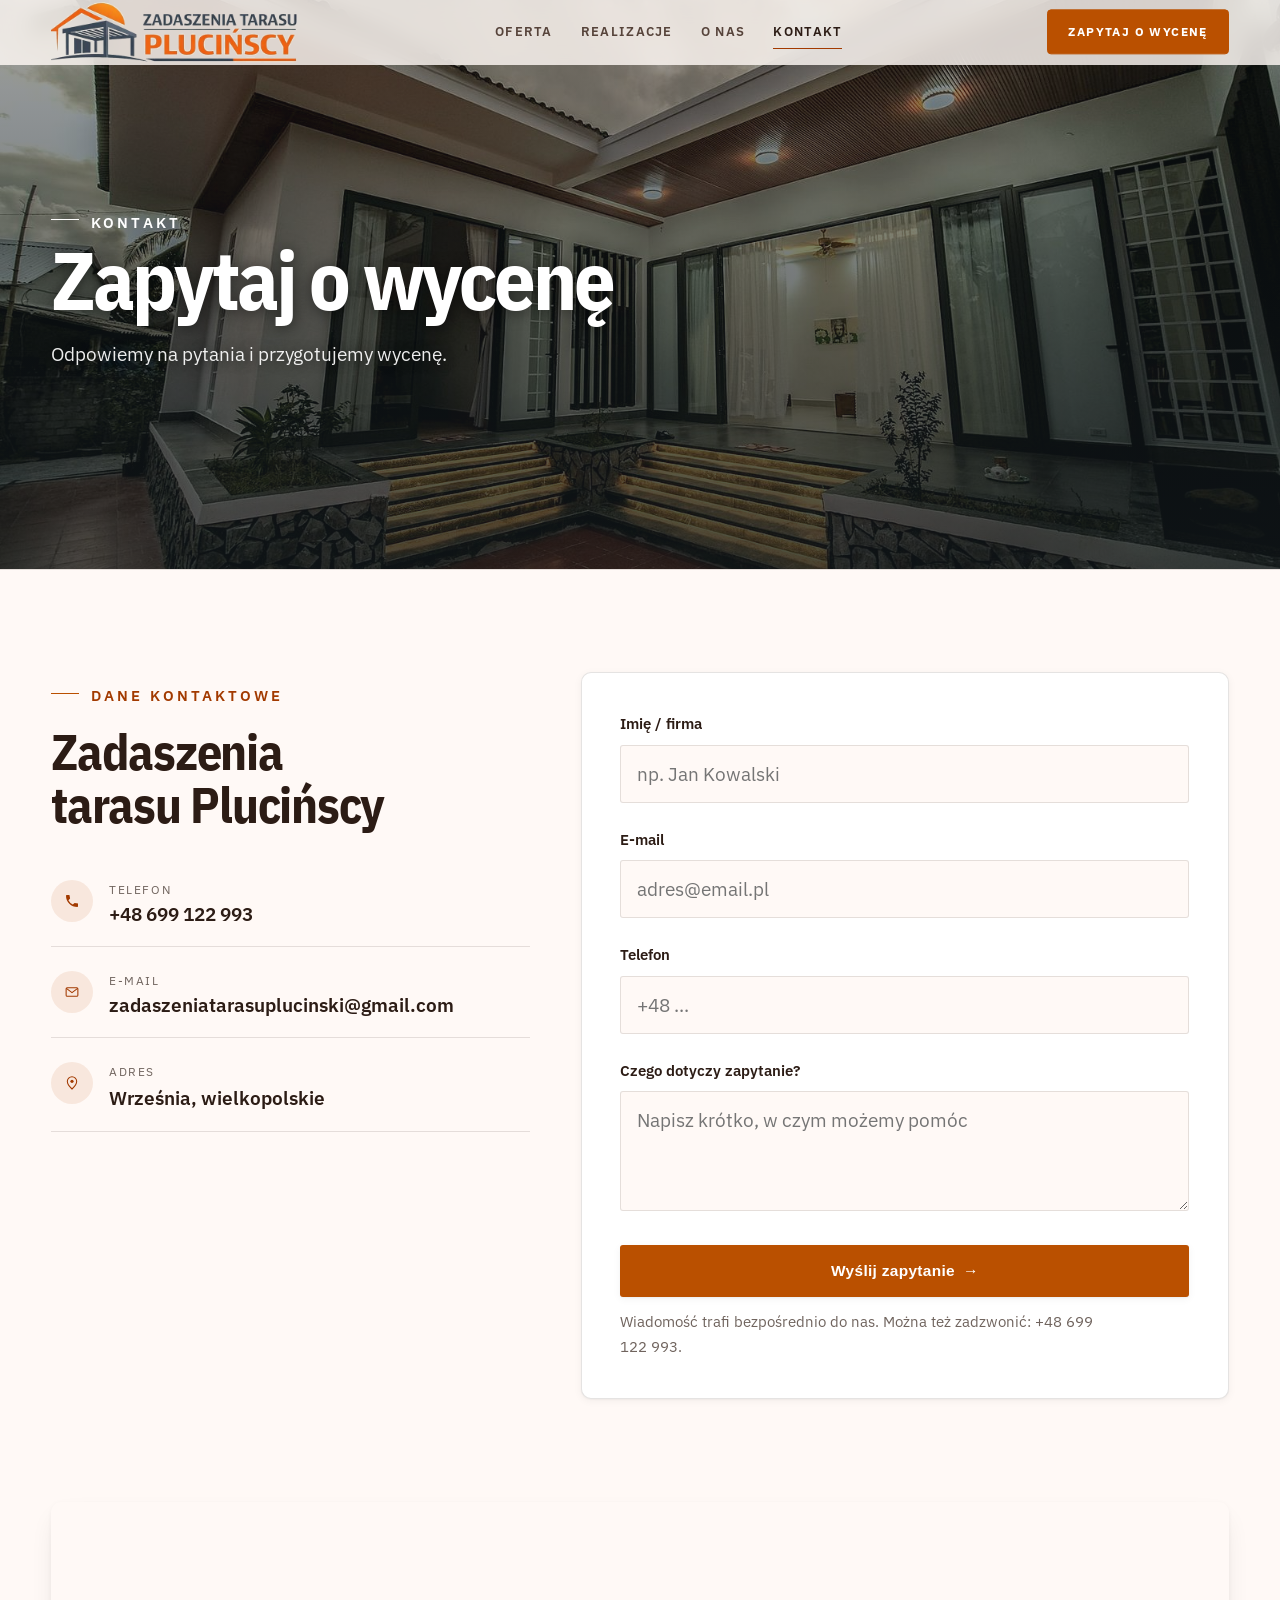
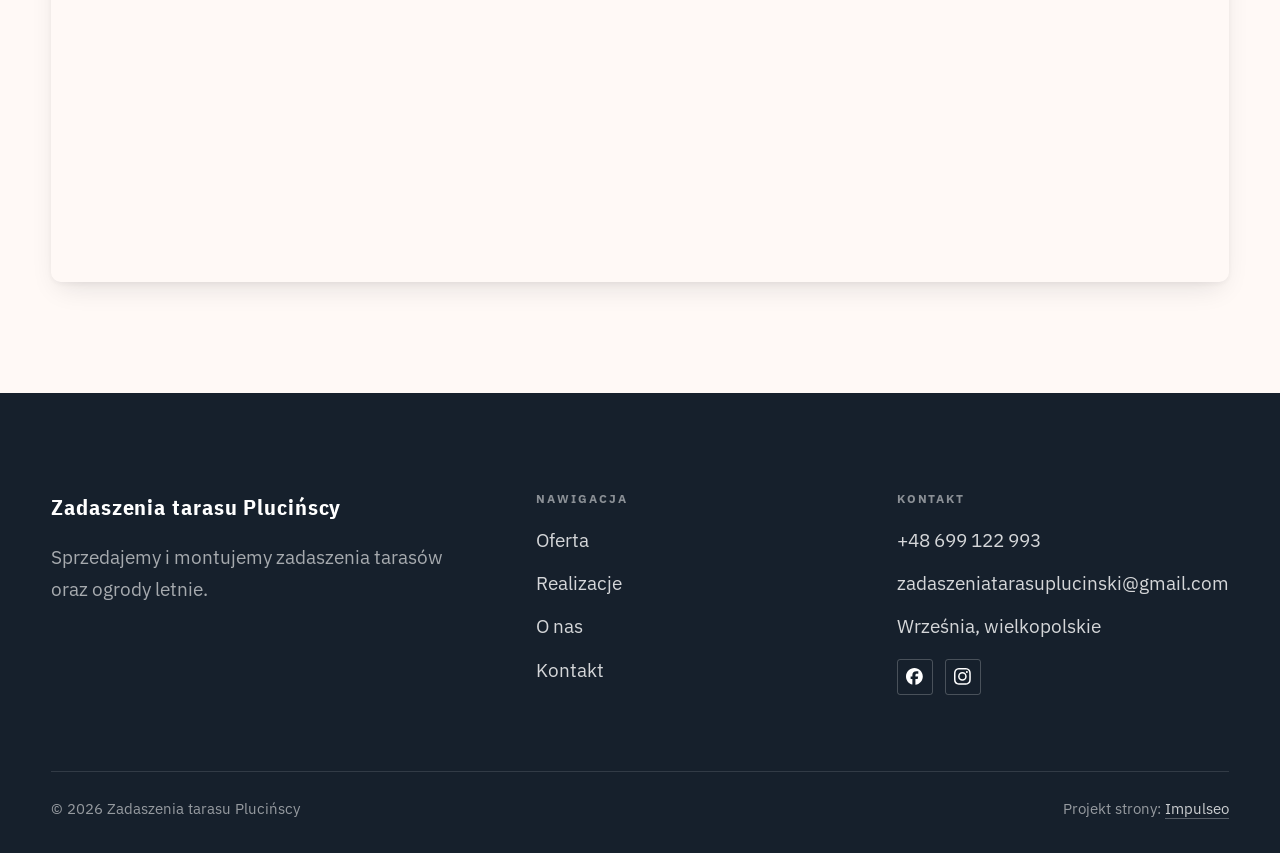
==== kontakt.html @ 1eeb6f60 "Strona demo: zadaszenia-tarasu-plucinscy" ====
<!DOCTYPE html>
<html lang="pl">
<head>
<meta charset="UTF-8">
<meta name="viewport" content="width=device-width, initial-scale=1.0">
<title>Kontakt - Zadaszenia tarasu Plucińscy</title>
<meta name="description" content="Kontakt Zadaszenia tarasu Plucińscy - Września, wielkopolskie">
<link rel="canonical" href="https://kris20032.github.io/zadaszenia-tarasu-plucinscy/kontakt.html">
<meta name="robots" content="noindex, nofollow">
<meta property="og:type" content="website">
<meta property="og:locale" content="pl_PL">
<meta property="og:site_name" content="Zadaszenia tarasu Plucińscy">
<meta property="og:title" content="Kontakt - Zadaszenia tarasu Plucińscy">
<meta property="og:description" content="Kontakt Zadaszenia tarasu Plucińscy - Września, wielkopolskie">
<meta property="og:url" content="https://kris20032.github.io/zadaszenia-tarasu-plucinscy/kontakt.html">
<meta property="og:image" content="https://kris20032.github.io/zadaszenia-tarasu-plucinscy/img/og.jpg">
<meta property="og:image:width" content="1200">
<meta property="og:image:height" content="630">
<meta name="twitter:card" content="summary_large_image">
<link rel="preconnect" href="https://fonts.googleapis.com">
<link rel="preconnect" href="https://fonts.gstatic.com" crossorigin>
<link href="https://fonts.googleapis.com/css2?family=IBM+Plex+Sans+Condensed:wght@500;600;700&family=IBM+Plex+Sans:wght@400;500;600&display=swap" rel="stylesheet">
<link rel="stylesheet" href="assets/styles.css?v=426f035f">
</head>
<body>

<header class="nav">
  <div class="wrap nav-inner">
    <a class="brand brand-has-logo" href="index.html"><img class="brand-logo" src="img/logo.png" alt="Zadaszenia tarasu Plucińscy" width="642" height="166" decoding="async"></a>
    <nav class="nav-links">
      <a href="oferta.html">Oferta</a>
      <a href="realizacje.html">Realizacje</a>
      <a href="o-nas.html">O nas</a>
      <a href="kontakt.html" class="active" aria-current="page">Kontakt</a>
      <a href="kontakt.html" class="btn btn-accent">Zapytaj o wycenę</a>
    </nav>
    <button class="nav-toggle" aria-label="Menu"><span></span><span></span><span></span></button>
  </div>
</header>

<main>
<section class="pagehead">
  <img src="img/g11.jpg" alt="Zadaszenia tarasu Plucińscy - Zapytaj o wycenę" width="1600" height="1066" decoding="async">
  <div class="wrap">
    <span class="eyebrow">Kontakt</span>
    <h1>Zapytaj o wycenę</h1>
    <p>Odpowiemy na pytania i przygotujemy wycenę.</p>
  </div>
</section>
<section>
  <div class="wrap contact-grid">
    <div class="reveal">
      <span class="eyebrow">Dane kontaktowe</span>
      <h2 style="margin:var(--space-4) 0 var(--space-6)">Zadaszenia tarasu Plucińscy</h2>
      <div class="info-list">
        <div class="info-row"><div class="ic"><svg class="ico-tel" width="16" height="16" viewBox="0 0 24 24" fill="none" aria-hidden="true"><path d="M6.6 10.8a15.5 15.5 0 0 0 6.6 6.6l2.2-2.2a1 1 0 0 1 1-.24 11.4 11.4 0 0 0 3.6.58 1 1 0 0 1 1 1V20a1 1 0 0 1-1 1A17 17 0 0 1 3 4a1 1 0 0 1 1-1h3.5a1 1 0 0 1 1 1c0 1.25.2 2.46.58 3.6a1 1 0 0 1-.25 1l-2.23 2.2Z" fill="currentColor"/></svg></div><div><div class="lbl">Telefon</div><a class="val" href="tel:+48699122993">+48 699 122 993</a></div></div>
        <div class="info-row"><div class="ic"><svg class="ico-mail" width="16" height="16" viewBox="0 0 24 24" fill="none" aria-hidden="true"><rect x="3.2" y="5.5" width="17.6" height="13" rx="1.6" stroke="currentColor" stroke-width="1.6"/><path d="M4 7l8 6 8-6" stroke="currentColor" stroke-width="1.6" stroke-linecap="round" stroke-linejoin="round"/></svg></div><div><div class="lbl">E-mail</div><a class="val" href="mailto:zadaszeniatarasuplucinski@gmail.com">zadaszeniatarasuplucinski@gmail.com</a></div></div>
        <div class="info-row"><div class="ic"><svg class="ico-pin" width="16" height="16" viewBox="0 0 24 24" fill="none" aria-hidden="true"><path d="M12 21s7-6.1 7-11.5A7 7 0 0 0 5 9.5C5 14.9 12 21 12 21Z" stroke="currentColor" stroke-width="1.6" fill="none"/><circle cx="12" cy="9.5" r="2.4" fill="currentColor"/></svg></div><div><div class="lbl">Adres</div><div class="val">Września, wielkopolskie</div></div></div>
      </div>
    </div>
    <div class="reveal">
      <form class="form" action="https://formsubmit.co/zadaszeniatarasuplucinski@gmail.com" method="POST">
        <input type="hidden" name="_subject" value="Zapytanie ze strony Zadaszenia tarasu Plucińscy">
        <input type="hidden" name="_captcha" value="false">
        <input type="hidden" name="_template" value="table">
        <div class="fld"><label for="name">Imię / firma</label><input id="name" name="name" type="text" placeholder="np. Jan Kowalski" required></div>
        <div class="fld"><label for="email">E-mail</label><input id="email" name="email" type="email" placeholder="adres@email.pl" required></div>
        <div class="fld"><label for="phone">Telefon</label><input id="phone" name="phone" type="tel" placeholder="+48 ..."></div>
        <div class="fld"><label for="msg">Czego dotyczy zapytanie?</label><textarea id="msg" name="message" placeholder="Napisz krótko, w czym możemy pomóc" required></textarea></div>
        <button type="submit" class="btn btn-accent" style="width:100%;justify-content:center">Wyślij zapytanie <span class="arr">→</span></button>
        <p class="note">Wiadomość trafi bezpośrednio do nas. Można też zadzwonić: +48 699 122 993.</p>
      </form>
    </div>
  </div>
</section>
<section style="padding-top:0">
  <div class="wrap reveal">
    <iframe class="map" title="Zadaszenia tarasu Plucińscy - Września" src="https://maps.google.com/maps?q=51.9387075%2C17.1479418&z=15&output=embed" loading="lazy" referrerpolicy="no-referrer-when-downgrade"></iframe>
  </div>
</section>
</main>

<footer>
  <div class="wrap">
    <div class="foot-grid">
      <div class="foot-brand">
        <div class="name">Zadaszenia tarasu Plucińscy</div>
        <p>Sprzedajemy i montujemy zadaszenia tarasów oraz ogrody letnie.</p>
      </div>
      <div class="foot-col">
        <h4>Nawigacja</h4>
        <a href="oferta.html">Oferta</a>
        <a href="realizacje.html">Realizacje</a>
        <a href="o-nas.html">O nas</a>
        <a href="kontakt.html">Kontakt</a>
      </div>
      <div class="foot-col">
        <h4>Kontakt</h4>
        <a href="tel:+48699122993">+48 699 122 993</a>
        <a href="mailto:zadaszeniatarasuplucinski@gmail.com">zadaszeniatarasuplucinski@gmail.com</a>
        <p>Września, wielkopolskie</p>
      <div class="foot-soc">
        <a class="soc" href="https://www.facebook.com/Zadaszeniatarasuplucinski/" target="_blank" rel="noopener" aria-label="Facebook - Zadaszenia tarasu Plucińscy"><svg viewBox="0 0 24 24" aria-hidden="true" focusable="false"><path d="M9.101 23.691v-7.98H6.627v-3.667h2.474v-1.58c0-4.085 1.848-5.978 5.858-5.978.401 0 .955.042 1.468.103a8.68 8.68 0 0 1 1.141.195v3.325a8.623 8.623 0 0 0-.653-.036 26.805 26.805 0 0 0-.733-.009c-.707 0-1.259.096-1.675.309a1.686 1.686 0 0 0-.679.622c-.258.42-.374.995-.374 1.752v1.297h3.919l-.386 2.103-.287 1.564h-3.246v8.245C19.396 23.238 24 18.179 24 12.044c0-6.627-5.373-12-12-12s-12 5.373-12 12c0 5.628 3.874 10.35 9.101 11.647Z" fill="currentColor"/></svg></a>
        <a class="soc" href="https://www.instagram.com/zadaszeniatarasuplucinscy/" target="_blank" rel="noopener" aria-label="Instagram - Zadaszenia tarasu Plucińscy"><svg viewBox="0 0 24 24" aria-hidden="true" focusable="false"><path d="M7.0301.084c-1.2768.0602-2.1487.264-2.911.5634-.7888.3075-1.4575.72-2.1228 1.3877-.6652.6677-1.075 1.3368-1.3802 2.127-.2954.7638-.4956 1.6365-.552 2.914-.0564 1.2775-.0689 1.6882-.0626 4.947.0062 3.2586.0206 3.6671.0825 4.9473.061 1.2765.264 2.1482.5635 2.9107.308.7889.72 1.4573 1.388 2.1228.6679.6655 1.3365 1.0743 2.1285 1.38.7632.295 1.6361.4961 2.9134.552 1.2773.056 1.6884.069 4.9462.0627 3.2578-.0062 3.668-.0207 4.9478-.0814 1.28-.0607 2.147-.2652 2.9098-.5633.7889-.3086 1.4578-.72 2.1228-1.3881.665-.6682 1.0745-1.3378 1.3795-2.1284.2957-.7632.4966-1.636.552-2.9124.056-1.2809.0692-1.6898.063-4.948-.0063-3.2583-.021-3.6668-.0817-4.9465-.0607-1.2797-.264-2.1487-.5633-2.9117-.3084-.7889-.72-1.4568-1.3876-2.1228C21.2982 1.33 20.628.9208 19.8378.6165 19.074.321 18.2017.1197 16.9244.0645 15.6471.0093 15.236-.005 11.977.0014 8.718.0076 8.31.0215 7.0301.0839m.1402 21.6932c-1.17-.0509-1.8053-.2453-2.2287-.408-.5606-.216-.96-.4771-1.3819-.895-.422-.4178-.6811-.8186-.9-1.378-.1644-.4234-.3624-1.058-.4171-2.228-.0595-1.2645-.072-1.6442-.079-4.848-.007-3.2037.0053-3.583.0607-4.848.05-1.169.2456-1.805.408-2.2282.216-.5613.4762-.96.895-1.3816.4188-.4217.8184-.6814 1.3783-.9003.423-.1651 1.0575-.3614 2.227-.4171 1.2655-.06 1.6447-.072 4.848-.079 3.2033-.007 3.5835.005 4.8495.0608 1.169.0508 1.8053.2445 2.228.408.5608.216.96.4754 1.3816.895.4217.4194.6816.8176.9005 1.3787.1653.4217.3617 1.056.4169 2.2263.0602 1.2655.0739 1.645.0796 4.848.0058 3.203-.0055 3.5834-.061 4.848-.051 1.17-.245 1.8055-.408 2.2294-.216.5604-.4763.96-.8954 1.3814-.419.4215-.8181.6811-1.3783.9-.4224.1649-1.0577.3617-2.2262.4174-1.2656.0595-1.6448.072-4.8493.079-3.2045.007-3.5825-.006-4.848-.0608M16.953 5.5864A1.44 1.44 0 1 0 18.39 4.144a1.44 1.44 0 0 0-1.437 1.4424M5.8385 12.012c.0067 3.4032 2.7706 6.1557 6.173 6.1493 3.4026-.0065 6.157-2.7701 6.1506-6.1733-.0065-3.4032-2.771-6.1565-6.174-6.1498-3.403.0067-6.156 2.771-6.1496 6.1738M8 12.0077a4 4 0 1 1 4.008 3.9921A3.9996 3.9996 0 0 1 8 12.0077" fill="currentColor"/></svg></a>
      </div>
      </div>
    </div>
    <div class="foot-bot">
      <span>© 2026 Zadaszenia tarasu Plucińscy</span>
      <span>Projekt strony: <a class="foot-credit" href="https://impulseo.pl" target="_blank" rel="noopener">Impulseo</a></span>
    </div>
  </div>
</footer>
<div class="sticky-reserve"><a class="sr-book" href="kontakt.html">Zapytaj o wycenę</a><a class="sr-call" href="tel:+48699122993" aria-label="Zadzwoń"><svg class="ico-tel" width="16" height="16" viewBox="0 0 24 24" fill="none" aria-hidden="true"><path d="M6.6 10.8a15.5 15.5 0 0 0 6.6 6.6l2.2-2.2a1 1 0 0 1 1-.24 11.4 11.4 0 0 0 3.6.58 1 1 0 0 1 1 1V20a1 1 0 0 1-1 1A17 17 0 0 1 3 4a1 1 0 0 1 1-1h3.5a1 1 0 0 1 1 1c0 1.25.2 2.46.58 3.6a1 1 0 0 1-.25 1l-2.23 2.2Z" fill="currentColor"/></svg></a></div>
<div class="demo-wazne" data-do="2026-11-03" data-cykl="3" hidden><svg class="dw-ico" width="13" height="13" viewBox="0 0 24 24" fill="none" aria-hidden="true"><circle cx="12" cy="12" r="8.6" stroke="currentColor" stroke-width="1.8"/><path d="M12 7.2V12l3.3 2" stroke="currentColor" stroke-width="1.8" stroke-linecap="round"/></svg><span class="dw-txt"></span></div>

<script src="assets/main.js"></script>
</body>
</html>
---- assets/styles.css ----
/* ============================================================
   STOLBASZ — premium, architektoniczny B2B fit-out
   Jasna paleta, zero brązu. System wg premium-web-craft.
   Projekt strony: Impulseo (impulseo.pl)
   ============================================================ */

:root{
  /* PALETA — jasna, architektoniczna, chłodna */
  --paper:#F4F7FA;          /* główne tło */
  --paper-2:#E7EDF3;        /* sekcje alternatywne (chłodny jasny szary) */
  --paper-3:#E7EDF3;        /* delikatne wypełnienia */
  --ink:#16202C;            /* tekst główny — chłodny grafit */
  --ink-soft:#3A4654;       /* nagłówki drugorzędne */
  --muted:#5C6672;          /* tekst poboczny */
  --line:rgba(22,32,44,.12);/* hairline */
  --accent:#235E96;         /* stonowany petrol-slate — jedyny akcent */
  --accent-d:#1A4A78;
  --accent-soft:rgba(35,94,150,.10);
  --dark:#16202C;           /* sekcje ciemne (stopka/CTA) */

  /* HOVER ZDJĘĆ — JEDEN standard dla całego silnika (decyzja K. 04.08.2026, artefakt z wariantami).
     AKTUALNE (K.+Szymon 09.08.2026, wybór z artefaktu 6 wariantów): zoom 1.05 przy 1.4s -
     przy tak długim czasie mocniejszy kadr NIE skacze, tylko „oddycha". Poprzedni standard
     (1.02 / .55s z 04.08) odbierany jako dynamiczny i szybki.
     Spoczynek lekko przygaszony, ale TYLKO tam, gdzie jest mysz (@media hover:hover) —
     na telefonie zdjęcia zostają w pełnej jasności. */
  --img-zoom:1.05;                   /* K.+Szymon 09.08: wariant F z artefaktu porównawczego */
  --img-rest:brightness(.95) saturate(.99);
  --img-hot:brightness(1.06) saturate(1.05);
  --img-dur:1.4s;                    /* K.+Szymon 09.08 (wariant F): powoli = elegancko */
  --img-ease:cubic-bezier(.16,.84,.44,1);  /* miękki ogon, efekt „oddychania" */

  /* ODSTĘPY — skala 4/8 */
  --space-1:4px; --space-2:8px; --space-3:12px; --space-4:16px; --space-5:24px;
  --space-6:32px; --space-7:48px; --space-8:64px; --space-9:96px; --space-10:128px;

  /* TYPOGRAFIA — fluid clamp() (skala podbita 16.07.2026: większe, czytelniejsze litery — uwaga Adama) */
  --text-sm:clamp(.9rem,.87rem + .12vw,1rem);
  --text-base:clamp(1.08rem,1.04rem + .18vw,1.2rem);
  --text-lg:clamp(1.24rem,1.15rem + .34vw,1.44rem);
  --text-h3:clamp(1.34rem,1.22rem + .55vw,1.66rem);
  --text-h2:clamp(2.1rem,1.66rem + 2.1vw,3.1rem);
  --text-h1:clamp(2.9rem,2.1rem + 4vw,5.1rem);

  /* PROMIENIE — architektoniczne, raczej ostre */
  --r-sm:3px; --r-md:6px; --r-lg:10px;

  /* RUCH */
  --ease:cubic-bezier(.25,.46,.45,.94); --dur:.24s;

  /* CIENIE — miękkie, warstwowe */
  --sh-sm:0 1px 2px rgba(16,24,32,.04), 0 2px 8px rgba(16,24,32,.05);
  --sh-md:0 2px 6px rgba(16,24,32,.05), 0 12px 28px -8px rgba(16,24,32,.12);
  --sh-lg:0 6px 14px rgba(16,24,32,.07), 0 26px 56px -18px rgba(16,24,32,.22);

  --hairline:1px solid var(--line);

  --font-display:'IBM Plex Sans Condensed','IBM Plex Sans',sans-serif;
  --font-body:'IBM Plex Sans',sans-serif;
}

*{box-sizing:border-box;margin:0;padding:0}
html{scroll-behavior:smooth}
body{
  font-family:var(--font-body);
  font-size:var(--text-base);
  line-height:1.65;
  color:var(--ink);
  background:var(--paper);
  -webkit-font-smoothing:antialiased;
  text-rendering:optimizeLegibility;
}
img{max-width:100%;height:auto;display:block}  /* height:auto = width/height z atrybutów trzyma proporcje (TOP#12) */
a{color:inherit;text-decoration:none}

.wrap{width:min(92%,1180px);margin-inline:auto}
section{padding-block:clamp(52px,6.5vw,96px)}

h1,h2,h3{font-family:var(--font-display);font-weight:700;line-height:1.08;letter-spacing:-.02em;color:var(--ink)}
h1{font-size:var(--text-h1);letter-spacing:-.035em}
h2{font-size:var(--text-h2);letter-spacing:-.025em}
h3{font-size:var(--text-h3)}
/* MIARA — długość wiersza. WCAG 2.2 SC 1.4.8: max 80 znaków; Butterick: 45–90.
   68ch daje realnie 72–78 znaków polskiego tekstu, czyli z zapasem pod granicą.
   Wcześniej limit miał TYLKO <p> — <li>, <blockquote> i <dd> nie miały żadnego,
   i to jedyny powód, dla którego 23 bloki na dwóch oddanych stronach jadą po
   83–106 znaków w wierszu (pomiar 07.08.2026, bramka `miara`).
   ⚠️ Listy i definicje ograniczamy TYLKO bez klasy: `ul`/`ol` z klasą to u nas
   układ (siatki kafli, menu), a nie tekst ciągły — tam miarę wyznacza układ. */
/* 60ch, nie 68ch (K. 10.08): po zmianie fontów na węższe kroje (DM Sans i spółka)
   w 68ch mieściło się ~90 znaków - bramka pikselowa słusznie zgłaszała przekroczenie
   granicy 80. Pomiar na żywej przeglądarce: 60ch = 90 znaków, 53ch = ~78 znaków, czyli normę WCAG 1.4.8. */
:root{ --miara:53ch }
p{max-width:min(100%,var(--miara))}
blockquote,
ul:not([class])>li, ol:not([class])>li,
dl:not([class])>dd{max-width:min(100%,var(--miara))}

/* ⚠️ Świadomie BEZ wyjątku `.tile p,.card p,.svc p{max-width:none}`, choć nasuwa się sam:
   te akapity BYŁY już ograniczone (stare `p{max-width:65ch}`), więc „wyjątek" nie odblokowałby
   niczego nowego — tylko ROZLUŹNIŁ stan sprzed zmiany na wszystkich demach naraz.
   `figcaption` żadna z reguł wyżej nie dotyczy, więc też nie potrzebuje zwolnienia. */

/* ŁAMANIE. `balance` wyrównuje długości wierszy w nagłówku, `pretty` pilnuje ostatniego
   wiersza akapitu, żeby nie został w nim jeden wyraz. Obsługiwane od Chrome 117 /
   Safari 17.5; starsze przeglądarki po prostu ignorują tę własność.
   `text-wrap:pretty` nie występowało dotąd ANI RAZ w silniku ani w repo klientów. */
h1,h2,h3,.lead,.lede{text-wrap:balance}
p,li,blockquote,dd{text-wrap:pretty}

.eyebrow{
  font-family:var(--font-body);
  font-size:var(--text-sm);
  font-weight:600;
  letter-spacing:.18em;
  text-transform:uppercase;
  color:var(--accent);
  display:inline-flex;align-items:center;gap:var(--space-3);
}
/* flex:none + margin-top = kreska trzyma się PIERWSZEJ linii. Wcześniej align-items:center
   centrowało ją względem całego bloku i przy zawinięciu (długi kicker typu
   „…WNĘTRZ · LESZNO · OD 2019") druga linia lądowała z brzydkim wcięciem. */
.eyebrow{align-items:flex-start}
.eyebrow>*,.eyebrow{text-wrap:balance}   /* dlugi kicker lamal sie na sierote typu samo „2019" w drugiej linii */
.eyebrow::before{content:"";width:28px;height:1px;background:var(--accent);display:inline-block;flex:none;margin-top:.62em}

.muted{color:var(--muted)}
.lead{font-size:var(--text-lg);line-height:1.55;color:var(--ink-soft);max-width:50ch}

/* ---------- BUTTONS ---------- */
.btn{
  display:inline-flex;align-items:center;gap:var(--space-2);
  font-weight:600;font-size:var(--text-sm);letter-spacing:.02em;
  padding:var(--space-4) var(--space-6);
  border-radius:var(--r-sm);
  transition:transform var(--dur) var(--ease),box-shadow var(--dur) var(--ease),background var(--dur) var(--ease);
  cursor:pointer;border:1px solid transparent;
}
.btn-accent{background:var(--accent);color:#fff;box-shadow:var(--sh-sm)}
.btn-accent:hover{background:var(--accent-d);transform:translateY(-2px);box-shadow:var(--sh-md)}
.btn-accent:active{transform:translateY(0);box-shadow:var(--sh-sm)}
.btn-ghost{background:transparent;color:var(--ink);border-color:var(--line)}
.btn-ghost:hover{border-color:var(--accent);color:var(--accent);transform:translateY(-2px)}
.btn-light{background:#fff;color:var(--ink);box-shadow:var(--sh-sm)}
.btn-light:hover{transform:translateY(-2px);box-shadow:var(--sh-md)}
.btn .arr{transition:transform var(--dur) var(--ease)}
.btn:hover .arr{transform:translateX(4px)}

/* ---------- NAV ---------- */
.nav{
  position:sticky;top:0;z-index:50;
  background:color-mix(in srgb,var(--paper) 88%,transparent);
  backdrop-filter:saturate(140%) blur(10px);
  border-bottom:var(--hairline);
}
.nav-inner{display:flex;align-items:center;justify-content:space-between;gap:var(--space-5);height:72px}
/* ANTY-NACHODZENIE (K. 05.08.2026): długa nazwa firmy + przycisk z pełnym numerem nie mieściły się w pasku
   i flex ściskał linki PONIŻEJ ich treści - "Kontakt" wchodził na ramkę "Zadzwoń +48 ...". Teraz ustępuje
   nazwa marki (skrót wielokropkiem), a menu i przycisk nigdy się nie kurczą ani nie zachodzą na siebie. */
.brand{display:flex;flex-direction:column;line-height:1;min-width:0;flex:0 1 auto}
.brand .name{font-family:var(--font-display);font-weight:800;font-size:1.35rem;letter-spacing:.04em;white-space:nowrap;overflow:hidden;text-overflow:ellipsis}
.brand .sub{font-size:.62rem;letter-spacing:.34em;text-transform:uppercase;color:var(--muted);margin-top:5px;white-space:nowrap;overflow:hidden;text-overflow:ellipsis}
.nav-links{display:flex;align-items:center;gap:var(--space-6);flex:0 0 auto}
.nav-links a{font-size:var(--text-sm);font-weight:500;color:var(--ink-soft);position:relative;padding-block:4px;white-space:nowrap;transition:color var(--dur) var(--ease)}
.nav-links a::after{content:"";position:absolute;left:0;bottom:0;width:0;height:1.5px;background:var(--accent);transition:width var(--dur) var(--ease)}
.nav-links a:hover,.nav-links a.active{color:var(--ink)}
.nav-links a:hover::after,.nav-links a.active::after{width:100%}
.nav-links .btn{padding:var(--space-2) var(--space-5)}
/* przyciski w nav: właściwy kolor (przebij .nav-links a) + bez podkreślenia */
.nav-links a.btn-accent{color:#fff}
.nav-links a.btn-ghost,.nav-links a.btn-light{color:var(--ink)}
/* CTA w pasku: NIE podkreślenie spod linków menu, ale ten sam przelatujący błysk,
   co na wszystkich innych przyciskach (zgłoszenie K. 13.08.2026 - „na hero jest efekt
   światła przechodzącego przez przycisk, na navbarze go nie ma, a mają być identyczne").
   Reguła `.nav-links a::after` jest silniejsza od `.btn::after`, więc trzeba jej
   geometrię wyzerować i wpisać połysk z nazwy - samo `display:none` gasiło efekt. */
.nav-links a.btn::after{
  display:block;content:"";position:absolute;inset:0;z-index:-1;pointer-events:none;
  width:auto;height:auto;border-radius:inherit;   /* kasuje geometrię podkreślenia (width:0;height:1.5px) */
  background:linear-gradient(100deg,transparent 32%,rgba(255,255,255,.20) 50%,transparent 68%);
  translate:-120% 0}
@media (prefers-reduced-motion:no-preference){
  .nav-links a.btn:hover::after{translate:120% 0;transition:translate .75s var(--mt-ease,cubic-bezier(.16,.84,.44,1))}
}
.nav-toggle{display:none;background:none;border:none;cursor:pointer;flex-direction:column;gap:5px;padding:8px}
.nav-toggle span{width:24px;height:2px;background:var(--ink);transition:var(--dur)}
/* Ciasny zakres MIĘDZY menu mobilnym a pełnym pulpitem: zbijamy odstępy i nazwę marki,
   żeby wszystko zmieściło się naturalnie, zanim w ogóle dojdzie do skracania wielokropkiem. */
@media(max-width:1280px) and (min-width:921px){
  .nav-links{gap:var(--space-4)}
  .nav-links .btn{padding:var(--space-2) var(--space-4)}
  .brand .name{font-size:1.15rem}
}

/* ---------- HERO (split) ---------- */
.hero{position:relative;overflow:hidden;border-bottom:var(--hairline)}
.hero-grid{display:grid;grid-template-columns:1.05fr .95fr;gap:clamp(24px,4vw,60px);align-items:center;
  padding-block:clamp(36px,4.5vw,64px)}
.hero-copy .eyebrow{margin-bottom:var(--space-5)}
.hero-copy h1{margin-bottom:var(--space-5)}
.hero-copy .lead{margin-bottom:var(--space-7)}
.hero-actions{display:flex;flex-wrap:wrap;gap:var(--space-4)}
.hero-art{position:relative;aspect-ratio:4/3;border-radius:var(--r-lg);overflow:hidden;box-shadow:var(--sh-lg)}
.hero-art img{width:100%;height:100%;object-fit:cover}
.hero-art::after{content:"";position:absolute;inset:0;background:linear-gradient(180deg,transparent 55%,rgba(18,24,28,.28))}
.hero-badge{position:absolute;left:var(--space-5);bottom:var(--space-5);z-index:2;
  background:rgba(252,252,251,.94);backdrop-filter:blur(4px);
  border-radius:var(--r-md);padding:var(--space-4) var(--space-5);box-shadow:var(--sh-md);max-width:78%}
.hero-badge strong{display:block;font-family:var(--font-display);font-size:1rem;letter-spacing:-.01em}
.hero-badge span{font-size:var(--text-sm);color:var(--muted)}

/* ---------- HERO duży / kinowy (strona główna) ---------- */
.hero-cine{position:relative;min-height:clamp(560px,82vh,840px);min-height:clamp(560px,82svh,840px);display:flex;align-items:center;overflow:hidden;border-bottom:var(--hairline)}
.hero-cine>img{position:absolute;inset:0;width:100%;height:100%;object-fit:cover;z-index:0}
.hero-cine::after{content:"";position:absolute;inset:0;z-index:1;
  background:linear-gradient(95deg,rgba(13,18,23,.86) 0%,rgba(13,18,23,.64) 32%,rgba(13,18,23,.24) 62%,rgba(13,18,23,.04) 100%)}
.hero-cine .wrap{position:relative;z-index:2;padding-block:var(--space-8)}
.hero-cine .hero-copy{max-width:660px}
.hero-cine .eyebrow{color:#fff;margin-bottom:var(--space-5)}
.hero-cine .eyebrow::before{background:#fff}
.hero-cine h1{color:#fff;margin-bottom:var(--space-5);font-size:clamp(2.9rem,2rem + 4.4vw,5.2rem);text-wrap:balance}
.hero-cine .lead{color:rgba(255,255,255,.92);max-width:48ch;margin-bottom:var(--space-7)}
.hero-cine .hero-actions{display:flex;flex-wrap:wrap;gap:var(--space-4)}
/* NISKIE OKNO (laptop z dokiem i paskami przeglądarki ma ~700-780 px wysokości widoku):
   H1 do 5.2rem + długi lead nie mieściły się i przyciski wypadały POD krawędź ekranu -
   klient widział stronę bez ani jednego CTA. Skalujemy w dół, zamiast przycinać treść. */
@media(min-width:821px) and (max-height:820px){
  .hero-cine{min-height:clamp(520px,94svh,780px)}
  .hero-cine .wrap{padding-block:var(--space-6)}
  .hero-cine h1{font-size:clamp(2.2rem,1.5rem + 2.6vw,3.6rem);margin-bottom:var(--space-4)}
  .hero-cine .eyebrow{margin-bottom:var(--space-4)}
  .hero-cine .lead{margin-bottom:var(--space-5);max-width:44ch}
}
@media(max-width:680px){
  .hero-cine{min-height:clamp(520px,76vh,640px);min-height:clamp(520px,76svh,640px);align-items:flex-end}
  .hero-cine::after{background:linear-gradient(0deg,rgba(13,18,23,.9) 6%,rgba(13,18,23,.45) 55%,rgba(13,18,23,.25) 100%)}
  .hero-cine .wrap{padding-bottom:var(--space-9)}
  /* TELEFON (~90% oglądających): lead potrafił zająć 8 linii i zepchnąć CTA poza pierwszy ekran.
     Zwężamy interlinię i skalę - treści nie ucinamy, bo to ona sprzedaje. */
  .hero-cine .lead{font-size:.98rem;line-height:1.5;margin-bottom:var(--space-5)}
  .hero-cine .eyebrow{font-size:.72rem;letter-spacing:.13em;margin-bottom:var(--space-4)}
  .hero-cine .eyebrow::before{width:20px}
  .hero-cine h1{margin-bottom:var(--space-4)}
}

/* full-bleed hero variant (podstrony) */
.pagehead{position:relative;min-height:46vh;min-height:46svh;display:flex;align-items:flex-end;overflow:hidden;border-bottom:var(--hairline)}
.pagehead img{position:absolute;inset:0;width:100%;height:100%;object-fit:cover}
/* 10.08.2026 (decyzja K.): mocniejsze przyciemnienie + cień pod tekstem. Bramka mierzyła na
   nagłówkach podstron 3,38-3,43:1 przy wymaganych 4,5 — jasne zdjęcie (hala, śnieg, niebo)
   podchodziło pod biały tekst. Zdjęcia klientów są różne, więc kontrast musi dawać WARSTWA,
   a nie szczęśliwy dobór kadru. */
.pagehead::after{content:"";position:absolute;inset:0;background:linear-gradient(180deg,rgba(18,24,28,.40),rgba(18,24,28,.76))}
.pagehead .wrap{position:relative;z-index:2;padding-block:var(--space-9);color:#fff}
.pagehead h1{color:#fff;max-width:18ch;text-shadow:0 2px 16px rgba(0,0,0,.55)}
.pagehead .eyebrow{color:#fff}
.pagehead .eyebrow::before{background:#fff}
.pagehead p{color:rgba(255,255,255,.92);margin-top:var(--space-4);max-width:54ch;text-shadow:0 1px 12px rgba(0,0,0,.5)}

/* ---------- STRIP (pasek skrótów / liczby) ---------- */
.strip{background:var(--dark);color:#fff}
/* PASEK HASEŁ — standard 04.08.2026 (decyzja K.): 5 haseł w JEDNYM rzędzie, tekst WYŚRODKOWANY,
   węższe marginesy boczne niż reszta strony (pasek ma iść szerzej), równe wysokości kolumn. */
.strip .wrap{width:min(96%,1440px);display:grid;grid-template-columns:repeat(5,1fr);
  gap:var(--space-5);padding-block:var(--space-7);align-items:stretch}
.strip .item .k{font-family:var(--font-display);font-size:clamp(1.05rem,.82rem + .85vw,1.55rem);
  font-weight:800;letter-spacing:-.02em;color:#fff;line-height:1.18;text-wrap:balance}
.strip .item .v{font-size:var(--text-sm);color:rgba(255,255,255,.66);margin-top:var(--space-2);line-height:1.4}
.strip .item{border-left:2px solid var(--accent);padding-inline:var(--space-4);
  text-align:center;display:flex;flex-direction:column;justify-content:center}
/* liczba kolumn = liczba haseł, żeby ostatnie nie zostawało samo w drugim rzędzie.
   Klasę n-N nadaje multipage.py; domyślnie (bez klasy) pasek jest 5-kolumnowy. */
.strip.n-2 .wrap{grid-template-columns:repeat(2,1fr)}
.strip.n-3 .wrap{grid-template-columns:repeat(3,1fr)}
.strip.n-4 .wrap{grid-template-columns:repeat(4,1fr);gap:var(--space-6)}
.strip.n-4 .item .k{font-size:clamp(1.3rem,1rem + 1.1vw,2rem)}
.strip.n-6 .wrap{grid-template-columns:repeat(6,1fr);gap:var(--space-4)}
.strip.n-6 .item .k{font-size:clamp(.98rem,.8rem + .7vw,1.35rem)}
/* równe łamanie: zamiast "długa linia + jedno słowo" obie linie zbliżonej długości */
.strip .item .k{text-wrap:balance}

/* ---------- SECTION HEAD ---------- */
.head{max-width:48rem;margin-bottom:var(--space-8)}
.head.center{margin-inline:auto;text-align:center}
.head .eyebrow{margin-bottom:var(--space-4)}
.head h2{margin-bottom:var(--space-4)}
.head p{color:var(--muted);font-size:var(--text-lg);line-height:1.55}
.head.center p{margin-inline:auto}

/* ---------- INTRO SPLIT ---------- */
.split{display:grid;grid-template-columns:.92fr 1.08fr;gap:clamp(28px,5vw,80px);align-items:center}
.split.rev{grid-template-columns:1.08fr .92fr}
.split.rev .split-art{order:-1}
.split-art{position:relative;aspect-ratio:5/4;border-radius:var(--r-lg);overflow:hidden;box-shadow:var(--sh-lg)}
.split-art img{width:100%;height:100%;object-fit:cover}
.split-copy h2{margin-bottom:var(--space-5)}
.split-copy p+p{margin-top:var(--space-4)}
.split-copy .btn{margin-top:var(--space-6)}

/* ---------- SERVICES (zakres) ---------- */
.svc-grid{display:grid;grid-template-columns:repeat(auto-fit,minmax(280px,1fr));gap:var(--space-5)}
.svc{background:#fff;border:var(--hairline);border-radius:var(--r-md);padding:var(--space-7) var(--space-6);
  transition:transform var(--dur) var(--ease),box-shadow var(--dur) var(--ease),border-color var(--dur) var(--ease);
  position:relative;overflow:hidden}
.svc::before{content:"";position:absolute;left:0;top:0;width:3px;height:0;background:var(--accent);transition:height var(--dur) var(--ease)}
.svc:hover{transform:translateY(-4px);box-shadow:var(--sh-md);border-color:transparent}
.svc:hover::before{height:100%}
.svc .ic{font-family:var(--font-display);font-size:.8rem;font-weight:700;letter-spacing:.12em;color:var(--accent);margin-bottom:var(--space-4)}
.svc h3{margin-bottom:var(--space-3);font-size:1.22rem}
.svc p{color:var(--muted);font-size:var(--text-base);line-height:1.6}

/* big detailed service rows */
.svc-row{display:grid;grid-template-columns:.8fr 1.2fr;gap:clamp(20px,4vw,60px);align-items:center;padding-block:var(--space-8)}
.svc-row+.svc-row{border-top:var(--hairline)}
.svc-row.rev{grid-template-columns:1.2fr .8fr}
/* Naprzemienny układ wierszy oferty: co drugi wiersz ma zdjęcie po PRAWEJ.
   Było `order:-1` — martwy kod, bo zdjęcie i tak jest pierwszym dzieckiem w HTML,
   więc wszystkie wiersze wyglądały identycznie (zdjęcie zawsze z lewej), a `rev`
   zmieniało tylko szerokość kolumn. Znalezione 29.07.2026 przy różnicowaniu kierunków
   animacji (pomiar pozycji: art.mid 390/502 przy row.mid 756 — zawsze lewa strona). */
.svc-row.rev .svc-row-art{order:2}
.svc-row-art{aspect-ratio:4/3;border-radius:var(--r-md);overflow:hidden;box-shadow:var(--sh-md)}
.svc-row-art img{width:100%;height:100%;object-fit:cover}
.svc-row h3{font-size:1.5rem;margin-bottom:var(--space-4)}
.svc-row .num{font-family:var(--font-display);font-size:.85rem;font-weight:700;letter-spacing:.14em;color:var(--accent);display:block;margin-bottom:var(--space-3)}
.svc-row ul{list-style:none;margin-top:var(--space-4);display:flex;flex-direction:column;gap:var(--space-2)}
.svc-row li{position:relative;padding-left:var(--space-5);color:var(--muted);font-size:var(--text-base)}
.svc-row li::before{content:"";position:absolute;left:0;top:.62em;width:8px;height:1px;background:var(--accent)}

/* ---------- GALLERY (realizacje) ---------- */
.gallery{display:grid;grid-template-columns:repeat(12,1fr);gap:var(--space-4);grid-auto-rows:200px}
/* GALERIA MASONRY — pionowe zdjęcia (portrety beauty/wellness) bez przycinania: kolumny, height auto */
.gallery-masonry{column-count:3;column-gap:var(--space-4)}
@media(max-width:900px){.gallery-masonry{column-count:2}}
@media(max-width:560px){.gallery-masonry{column-count:1}}
.gallery-masonry .m-tile{break-inside:avoid;margin:0 0 var(--space-4);padding:0;position:relative;overflow:hidden;border-radius:var(--r-md);border:1px solid var(--line)}
.gallery-masonry .m-tile img{width:100%;height:auto;display:block}
.gallery-masonry .m-tile .cap{position:absolute;left:0;right:0;bottom:0;padding:var(--space-4);color:#fff;background:linear-gradient(0deg,rgba(0,0,0,.55),transparent);font-size:var(--text-sm)}
.gallery-masonry .m-tile .cap small{display:block;font-weight:400;opacity:.78;letter-spacing:.04em;text-transform:uppercase;font-size:.66rem;margin-top:3px}
.tile{position:relative;overflow:hidden;border-radius:var(--r-md);box-shadow:var(--sh-sm);
  transition:transform var(--dur) var(--ease),box-shadow var(--dur) var(--ease)}
.tile img{width:100%;height:100%;object-fit:cover;
  transition:transform var(--img-dur) var(--img-ease),filter var(--img-dur) var(--img-ease)}
.tile:hover{box-shadow:var(--sh-md)}
.tile .cap{position:absolute;left:0;right:0;bottom:0;padding:var(--space-5) var(--space-4) var(--space-4);
  /* mocniejszy spad + cien pod tekstem: na JASNYCH zdjeciach klienta (biale fronty, sciany)
     slaby gradient dawal kontrast ~1.5:1 zamiast wymaganych 3.6:1 (bramka wygladu, 10.08.2026) */
  background:linear-gradient(transparent 10%,rgba(18,24,28,.55) 40%,rgba(18,24,28,.88) 68%,rgba(18,24,28,.99));color:#fff;
  text-shadow:0 1px 2px rgba(0,0,0,.85),0 2px 10px rgba(0,0,0,.55);
  font-size:var(--text-sm);font-weight:600;letter-spacing:.01em;
  opacity:0;transform:translateY(8px);transition:var(--dur) var(--ease)}
.tile:hover .cap{opacity:1;transform:translateY(0)}
.tile .cap small{display:block;font-weight:400;opacity:.78;letter-spacing:.04em;text-transform:uppercase;font-size:.66rem;margin-top:3px}
/* bento spans */
.t-wide{grid-column:span 6}
.t-tall{grid-column:span 6;grid-row:span 2}
.t-std{grid-column:span 6}
.t-third{grid-column:span 4}
.t-two3{grid-column:span 8}

/* ---------- TRUST / WIARYGODNOŚĆ ---------- */
.trust{background:var(--paper-2)}
.trust-grid{display:grid;grid-template-columns:repeat(auto-fit,minmax(240px,1fr));gap:var(--space-5);margin-top:var(--space-7)}
.trust-card{background:#fff;border-radius:var(--r-md);padding:var(--space-7) var(--space-6);box-shadow:var(--sh-sm);border-top:3px solid var(--accent)}
.trust-card .big{font-family:var(--font-display);font-size:clamp(1.8rem,1.3rem + 1.6vw,2.6rem);font-weight:800;letter-spacing:-.02em;color:var(--ink);line-height:1}
.trust-card h3{font-size:1.12rem;margin:var(--space-3) 0 var(--space-2)}
.trust-card p{color:var(--muted);font-size:var(--text-base);line-height:1.55}

/* ---------- CTA band ---------- */
.cta{background:var(--dark);color:#fff;position:relative;overflow:hidden}
/* telefon w CTA: na ciemnym tle biały (domyślnie), rodziny z JASNYM tłem CTA
   nadpisują to u siebie - wcześniej kolor siedział w stylu inline i wygrywał z rodziną. */
.cta .btn-ghost-cta{color:#fff;border-color:rgba(255,255,255,.3)}
.cta .wrap{display:grid;grid-template-columns:1.4fr .6fr;gap:var(--space-7);align-items:center;position:relative;z-index:2}
.cta h2{color:#fff;max-width:20ch}
.cta p{color:rgba(255,255,255,.74);margin-top:var(--space-4)}
.cta-actions{display:flex;flex-direction:column;gap:var(--space-3);align-items:flex-start}
.cta::before{content:"";position:absolute;right:-80px;top:-80px;width:360px;height:360px;border-radius:50%;
  background:radial-gradient(circle,var(--accent-soft),transparent 70%)}

/* ---------- CONTACT ---------- */
.contact-grid{display:grid;grid-template-columns:.85fr 1.15fr;gap:clamp(28px,4vw,56px);align-items:start}
.info-list{display:flex;flex-direction:column;gap:var(--space-2)}
.info-row{display:flex;gap:var(--space-4);align-items:flex-start;padding-block:var(--space-4);border-bottom:var(--hairline)}
.info-row .ic{flex:none;width:42px;height:42px;display:grid;place-items:center;border-radius:50%;
  background:var(--accent-soft);color:var(--accent);font-size:1.05rem}
.info-row .lbl{font-size:.72rem;letter-spacing:.14em;text-transform:uppercase;color:var(--muted)}
.info-row .val{font-weight:600;font-size:var(--text-base);margin-top:2px}
.info-row a.val:hover{color:var(--accent)}
.map{border:none;border-radius:var(--r-lg);box-shadow:var(--sh-md);width:100%;height:100%;min-height:380px;filter:grayscale(.2) contrast(1.02)}
.form{background:#fff;border:var(--hairline);border-radius:var(--r-lg);padding:clamp(24px,3vw,40px);box-shadow:var(--sh-sm)}
.form .fld{margin-bottom:var(--space-5)}
.form label{display:block;font-size:var(--text-sm);font-weight:600;margin-bottom:var(--space-2)}
.form input,.form textarea{width:100%;font-family:inherit;font-size:var(--text-base);color:var(--ink);
  padding:var(--space-4);border:var(--hairline);border-radius:var(--r-sm);background:var(--paper);transition:border-color var(--dur)}
.form input:focus,.form textarea:focus{outline:none;border-color:var(--accent);background:#fff}
.form textarea{resize:vertical;min-height:120px}
.form .note{font-size:var(--text-sm);color:var(--muted);margin-top:var(--space-3)}

/* ---------- FOOTER ---------- */
footer{background:var(--dark);color:#fff;padding-block:var(--space-9) var(--space-6)}
.foot-grid{display:grid;grid-template-columns:1.4fr 1fr 1fr;gap:var(--space-7);margin-bottom:var(--space-8)}
.foot-brand .name{font-family:var(--font-display);font-weight:800;font-size:1.4rem;letter-spacing:.04em}
.foot-brand p{color:rgba(255,255,255,.62);margin-top:var(--space-4);font-size:var(--text-base);max-width:38ch}
.foot-col h4{font-size:.74rem;letter-spacing:.16em;text-transform:uppercase;color:rgba(255,255,255,.5);margin-bottom:var(--space-4)}
.foot-col a,.foot-col p{display:block;color:rgba(255,255,255,.82);font-size:var(--text-base);margin-bottom:var(--space-3)}
.foot-col a:hover{color:#fff}
.foot-bot{border-top:1px solid rgba(255,255,255,.12);padding-top:var(--space-5);display:flex;justify-content:space-between;flex-wrap:wrap;gap:var(--space-3);
  font-size:var(--text-sm);color:rgba(255,255,255,.55)}
.foot-bot a:hover{color:#fff}
/* Podpis w stopce = klikalny link do impulseo.pl (31.07.2026). Ma być WIDOCZNIE klikalny,
   ale nie krzyczeć - stąd sam kolor jaśniejszy + delikatne podkreślenie na najeździe. */
.foot-bot a.foot-credit{color:rgba(255,255,255,.78);text-decoration:none;border-bottom:1px solid rgba(255,255,255,.28)}
.foot-bot a.foot-credit:hover{color:#fff;border-bottom-color:#fff}

/* ---------- REVEAL ---------- */
.reveal{opacity:0;transform:translateY(22px);transition:opacity .6s var(--ease),transform .6s var(--ease)}
.reveal.in{opacity:1;transform:none}

/* ---------- RESPONSIVE ---------- */
@media(max-width:920px){
  .hero-grid,.split,.split.rev,.svc-row,.svc-row.rev,.cta .wrap,.contact-grid,.foot-grid{grid-template-columns:1fr}
  .split.rev .split-art,.svc-row.rev .svc-row-art{order:0}
  .hero-art{aspect-ratio:16/10;max-height:420px}
  .strip .wrap,.strip.n-2 .wrap,.strip.n-3 .wrap,.strip.n-4 .wrap,.strip.n-6 .wrap{grid-template-columns:repeat(2,1fr);gap:var(--space-6)}
  .strip .item .k,.strip.n-6 .item .k{font-size:clamp(1.3rem,1.1rem + 1vw,2rem)}
  .gallery{grid-auto-rows:180px}
  .t-wide,.t-tall,.t-std,.t-third,.t-two3{grid-column:span 6}
  .t-tall{grid-row:span 1}
  .cta-actions{flex-direction:row;flex-wrap:wrap}
  .foot-grid{gap:var(--space-6)}
}
@media(max-width:680px){
  .nav-links{position:fixed;inset:72px 0 auto 0;background:var(--paper);flex-direction:column;align-items:stretch;
    gap:0;padding:var(--space-4) 6%;border-bottom:var(--hairline);box-shadow:var(--sh-md);
    transform:translateY(-120%);transition:transform var(--dur) var(--ease)}
  .nav-links.open{transform:translateY(0)}
  .nav-links a{padding-block:var(--space-4);border-bottom:var(--hairline)}
  .nav-links .btn{margin-top:var(--space-3);justify-content:center}
  .nav-toggle{display:flex}
  .strip .wrap,.strip.n-2 .wrap,.strip.n-3 .wrap,.strip.n-4 .wrap,.strip.n-6 .wrap{grid-template-columns:1fr}
  .gallery{grid-template-columns:repeat(6,1fr)}
  .foot-grid{grid-template-columns:1fr}
}
@media(prefers-reduced-motion:reduce){
  /* audyt 09.08 TOP#14: samo skrócenie duration przy animacji INFINITE = stroboskop
     (pętla .01ms miga ekranem); iteration-count:1 gasi pętlę naprawdę. Pseudoelementy
     też - tła hero (gastro/studio) animują ::before/img, blanket na * ich nie łapał. */
  *,*::before,*::after{animation-duration:.01ms!important;animation-iteration-count:1!important;animation-delay:0s!important;transition:none!important}
  .reveal{opacity:1!important;transform:none!important}
  html{scroll-behavior:auto}
}

/* ============================================================
   PREMIUM LAYER — destylat deep-researchu branż (anty-AI, spokój).
   Zmienne STOLBASZ (--accent/--ink/--paper/--line/--dark). Ruch ledwo
   zauważalny, krzywa cubic-bezier(.16,.84,.44,1); prefers-reduced-motion
   pokryte blanketem wyżej. Karty hairline zamiast cieni = #1 sygnał „nie-AI".
   ============================================================ */

/* więcej oddechu między sekcjami (liderzy: 110-130px) */
section{padding-block:clamp(64px,8vw,128px)}

/* 1) Aksamitny reveal — dłuższa, miękka krzywa zamiast „skoku" */
.reveal{transition:opacity .9s cubic-bezier(.16,.84,.44,1),transform .9s cubic-bezier(.16,.84,.44,1);will-change:opacity,transform}
/* stagger TYLKO w galerii (tam pozycja = porządek dzieci) */
.gallery .reveal:nth-child(2){transition-delay:.07s}
.gallery .reveal:nth-child(3){transition-delay:.14s}
.gallery .reveal:nth-child(4){transition-delay:.21s}
.gallery .reveal:nth-child(5){transition-delay:.28s}
.gallery .reveal:nth-child(6){transition-delay:.35s}

/* 2) Hero STATYCZNY na .hero-cine — Ken Burns CAŁKIEM WYŁĄCZONY 26.06 (3. zgłoszenie Szymona).
   GENEZA: animowanie scale na <img> hero z teksturami (cegły/framugi) re-samplinguje obraz
   klatka po klatce → na części ekranów drobne drganie/shimmer = „heroshot się trzęsie".
   translateY usunięto wcześniej, scale-only + will-change/GPU NIE wystarczyły do GWARANCJI gładkości.
   Krzysztof zażądał pewności („make sure, że błąd się nie pojawi") > efekt. Zero animacji = 0% drgania.
   Delikatny zoom zostaje TYLKO w pełnoekranowych hero gastro/studio (hg-bg/hs-bg — tło, inny
   mechanizm, chwalone, nigdy nie zgłaszane). NIE wracać do KB na .hero-cine bez realnego testu
   na sprzęcie klienta — to ryzyko regresji „trzęsienia”. */
/* BEZPIECZNY "wow" na hero = jednorazowy FADE-IN (opacity), nie zoom.
   opacity nie dotyka bitmapy → gładkie na KAŻDYM zdjęciu/ekranie/GPU, zero ryzyka migotania.
   Geometryczny ruch (scale/translate) na .hero-cine jest ZAKAZANY (bramka pilnuje). */
@keyframes heroFade{from{opacity:0}to{opacity:1}}
.hero-cine>img{transform:none;animation:heroFade 1.1s ease-out both}

/* 3) Akcentowy hairline pod nagłówkiem sekcji, który „rysuje się" przy wejściu */
.head h2{position:relative;padding-bottom:18px}
.head h2::after{content:"";position:absolute;left:0;bottom:0;height:1px;width:0;background:var(--accent);transition:width 1s cubic-bezier(.16,.84,.44,1) .15s}
.head.center h2::after{left:50%;transform:translateX(-50%)}
.head.reveal.in h2::after,.head.center.reveal.in h2::after{width:54px}

/* 4) Karty HAIRLINE zamiast cieni/zaokrągleń (najmocniejszy anty-AI detal) */
.svc{background:transparent;border:1px solid var(--line);border-radius:var(--r-sm);box-shadow:none}
.svc:hover{box-shadow:none;border-color:var(--accent);transform:translateY(-3px)}
.trust-card{background:transparent;box-shadow:none;border:1px solid var(--line);border-top:2px solid var(--accent);border-radius:var(--r-sm)}
.tile{box-shadow:none;border-radius:var(--r-sm)}
.tile:hover{box-shadow:none}

/* 5) Sticky-nav kondensuje się po przewinięciu (sygnał dopracowania) */
.nav{transition:box-shadow .4s ease,background .4s ease}
.nav.is-stuck{box-shadow:0 1px 0 var(--line),0 14px 30px -24px rgba(0,0,0,.45)}
.nav-inner{transition:height .35s var(--ease)}
.nav.is-stuck .nav-inner{height:60px}

/* 6) MANIFESTO — pełnoekranowy cytat-bohater (zastępuje generyczne „Dlaczego my") */
.manifesto{background:var(--paper-2);text-align:center}
.manifesto .wrap{max-width:60rem}
.manifesto p{font-family:var(--font-display);font-style:italic;font-size:clamp(1.6rem,1rem + 2.4vw,2.8rem);line-height:1.32;color:var(--ink-soft);margin-inline:auto;max-width:26ch;position:relative;padding-top:var(--space-8)}
.manifesto p::before{content:"";position:absolute;top:0;left:50%;transform:translateX(-50%);width:54px;height:1px;background:var(--accent)}
.manifesto p span{color:var(--accent);font-style:italic}

/* 7) GATEWAYS — 3 duże bramy-zdjęcia (zamiast paska menu usług) */
.gateways{display:grid;grid-template-columns:repeat(3,1fr);gap:var(--space-4)}
.gateway{position:relative;aspect-ratio:3/4;overflow:hidden;border-radius:var(--r-sm);display:block}
.gateway img{width:100%;height:100%;object-fit:cover;
  transition:transform var(--img-dur) var(--img-ease),filter var(--img-dur) var(--img-ease)}
.gateway::after{content:"";position:absolute;inset:0;background:linear-gradient(180deg,transparent 38%,rgba(18,24,28,.74))}
/* ===== HOVER ZDJĘĆ — jedno miejsce dla WSZYSTKICH kafli ze zdjęciem (K. 04.08.2026) ===== */
@media(hover:hover){
  .tile img,.gateway img,.m-tile img{filter:var(--img-rest)}
  .tile:hover img,
  .gateway:hover img,
  .m-tile:hover img{transform:scale(var(--img-zoom));filter:var(--img-hot)}
}
.m-tile img{transition:transform var(--img-dur) var(--img-ease),filter var(--img-dur) var(--img-ease)}
.gateway .g-ttl{position:absolute;left:0;right:0;bottom:0;z-index:2;padding:var(--space-6) var(--space-5);color:#fff;font-family:var(--font-display);font-size:1.45rem;letter-spacing:-.01em;line-height:1.15}
.gateway .g-ttl small{display:block;font-family:var(--font-body);font-size:var(--text-sm);font-weight:400;opacity:.82;letter-spacing:.03em;margin-top:5px}
@media(max-width:760px){.gateways{grid-template-columns:1fr}.gateway{aspect-ratio:16/10}}

/* 8) LOGO klienta w nagłówku (gdy podane --logo) */
/* 52px domyślnie (feedback Bartka 06.07.2026: 40px ginęło, uwaga padła 3x; ~56px sprawdzone na żywym demie anna-borowiec-makeup) */
.brand-logo{height:64px;width:auto;max-width:300px;object-fit:contain;display:block}
.nav.is-stuck .brand-logo{height:52px}
@media(max-width:680px){.brand-logo{height:46px;max-width:210px}}


/* === RWD: nagłówki na wąskich ekranach (dodane 17.07.2026 razem z fixem clamp) ===
   Po przywróceniu działania clamp() dolna granica --text-h1 (2.9rem) rozpychała
   dokument przy długich polskich słowach na telefonach. Tu ją zjeżdżamy. */
@media (max-width:560px){
  :root{
    --text-h1:clamp(1.9rem, 1.15rem + 4.4vw, 2.7rem);
    --text-h2:clamp(1.5rem, 1rem + 3vw, 2.1rem);
  }
  .hero-cine h1{font-size:clamp(1.9rem, 1.15rem + 4.4vw, 2.7rem)}
  h1,h2{overflow-wrap:break-word}
}

/* GODZINY (godziny_grid z briefu) — dzień po lewej, godziny po prawej. Wcześniej BRAK stylu
   powodował sklejenie "Poniedziałek-Piątek8:00-20:00" (dodane 2026-07-21). Neutralne dla dem bez grafiku. */
.godz{display:flex;flex-direction:column;gap:2px;max-width:440px;margin-top:8px}
.godz-row{display:flex;justify-content:space-between;align-items:baseline;gap:24px;padding:10px 0;border-bottom:1px solid var(--line)}
.godz-row:last-child{border-bottom:0}
.godz-row b{font-weight:600;color:var(--ink)}
.godz-row span{color:var(--muted);white-space:nowrap}

/* === FAQ (lekcja 08.08.2026) ===
   Sekcja faq_klinika() trafia NIE tylko do rodziny „klinika" (multipage.py: także układ FACHOWCY),
   a style leżały wyłącznie w families/klinika.css — u hydraulika/dekarza FAQ renderowało się jako
   goła lista <details> z domyślnym trójkącikiem przeglądarki (wpadka: demo Instalatorstwo Gała).
   Dlatego baza. Rodzina może to nadpisać na wierzchu. */
.faq-list{max-width:48rem;margin:var(--space-8) auto 0;display:flex;flex-direction:column;gap:var(--space-3)}
.faq-item{border:1px solid var(--line);border-radius:var(--r-md);background:var(--paper);padding:var(--space-4) var(--space-5)}
.faq-item summary{font-family:var(--font-display);font-weight:600;color:var(--ink);cursor:pointer;list-style:none;display:flex;justify-content:space-between;gap:1rem}
.faq-item summary::-webkit-details-marker{display:none}
.faq-item summary::after{content:"+";color:var(--accent-d);font-weight:700;font-size:1.2rem;line-height:1}
.faq-item[open] summary::after{content:"-"}
.faq-item p{color:var(--ink-soft);font-size:var(--text-base);line-height:1.6;margin:var(--space-3) 0 0}

/* === LICZBA OPINII PRZY SEKCJI OPINII (08.08.2026, wzorzec irismeble.pl, decyzja K.) ===
   Trzy cytaty bez kontekstu czyta się jak „firma ma trzy opinie". Ta linijka mówi wprost,
   ile ich jest naprawdę - dane i tak przychodzą z reconu i szły dotąd wyłącznie do hero.
   Baza, nie rodzina: sekcja opinii renderuje się we WSZYSTKICH układach, a style opinii
   leżą per rodzina - bez tego u części rodzin linijka byłaby gołym tekstem (ta sama pułapka
   co z FAQ wyżej). Rodzina może nadpisać na wierzchu. */
.op-meta{
  text-align:center;margin:calc(var(--space-3) * -1) 0 var(--space-6);
  color:var(--muted);font-size:var(--text-base);letter-spacing:.01em;
}
.op-meta .ico-star{color:var(--accent-d);margin-right:2px}

/* --- licznik ważności DEMA (pomysł K. 09.08) - tylko wersje pokazowe --- */
.demo-wazne{position:fixed;top:calc(var(--nav-h, 64px) + 14px);right:14px;z-index:95;
  display:inline-flex;align-items:center;gap:.45em;
  background:rgba(21,25,28,.82);color:#fff;font-size:.72rem;font-weight:600;letter-spacing:.01em;
  padding:.42em .8em .42em .62em;border-radius:999px;backdrop-filter:saturate(140%) blur(8px);
  border:1px solid rgba(255,255,255,.14);box-shadow:0 10px 24px -14px rgba(0,0,0,.6);
  pointer-events:none;
  /* NIE pokazuje się przy wejściu (K. 09.08) - wjeżdża dopiero po zejściu z hero */
  opacity:0;transform:translateY(-10px);
  transition:opacity .7s var(--ease),transform .7s var(--ease)}
.demo-wazne.is-on{opacity:1;transform:none}
.demo-wazne .dw-ico{flex:none;opacity:.85}
.demo-wazne b{font-weight:700;font-variant-numeric:tabular-nums;color:#FFD9A3}
.demo-wazne .dw-zeg{font-variant-numeric:tabular-nums;font-feature-settings:"tnum";
  opacity:.72;margin-left:.15em;letter-spacing:.01em}
.demo-wazne.is-pilne{background:rgba(150,32,28,.9);border-color:rgba(255,255,255,.2)}
.demo-wazne .dw-pilne{color:#FFE0DE}
@media(max-width:820px){.demo-wazne{top:auto;bottom:70px;right:10px}}

/* --- pasek mini-opinii pod hero (audyt 09.08 TOP#27) - tylko przy realnych recenzjach --- */
.opinie-mini{padding-block:0;border-bottom:var(--hairline)}
.opinie-mini .om-row{display:grid;grid-template-columns:repeat(3,1fr);gap:var(--space-6);padding-block:var(--space-5)}
.opinie-mini .om-item blockquote{font-size:var(--text-sm);color:var(--ink-soft);line-height:1.5;margin:0}
.opinie-mini .om-autor{display:block;margin-top:var(--space-2);font-size:.78rem;font-weight:600;color:var(--muted);letter-spacing:.04em}
@media(max-width:820px){.opinie-mini .om-row{grid-template-columns:1fr;gap:var(--space-4)}
  .opinie-mini .om-item:nth-child(n+3){display:none}}

/* --- AKCENT-TEKST (audyt 09.08 TOP#11/12, decyzja K.) ---------------------------
   Kolor firmowy jest jasny, dopóki nie musi być literą. --accent zostaje żywy
   (kreski, przyciski, pasek haseł); litera akcentowa na JASNYM tle bierze
   --accent-text (dokleja palette_auto; domyślnie accent-d). Tylko color -
   border/background/pseudo zostają żywe. Ciemna sekcja CTA = wyjątek. */
:root{--accent-text:var(--accent-d)}
.eyebrow, .svc .ic, .svc-row .num, .info-row .ic, .info-row a.val:hover,
.manifesto p span, .faq-item summary::after, .op-meta .ico-star, .op-star,
.fu-cta, .obszar-list li:hover, .btn-ghost:hover, .nav.nav-solid .brand .sub,
.proces-os .pc-cur, .os-on .proces-os .proces-line > li.os-done .pno { color:var(--accent-text) }
.cta .eyebrow { color:var(--accent) }

/* --- dostępność (audyt 09.08 TOP#23, podzbiór bezpieczny) --- */
html{scroll-padding-top:84px}                       /* kotwice nie chowają się pod sticky-nav */
:focus-visible{outline:2px solid var(--accent-text);outline-offset:2px}  /* widoczny fokus tylko z klawiatury */
main{display:block}

/* --- kafelek „Zobacz opinie w Google" (K. 09.08) - znak marki zamiast gołego linku --- */
.op-meta{text-align:center;max-width:none;margin-inline:auto}
.op-google{display:inline-flex;align-items:center;gap:.6em;
  padding:.62em 1.15em;border:1px solid var(--line);border-radius:999px;
  background:var(--paper);color:var(--ink);font-size:var(--text-sm);font-weight:600;
  transition:border-color var(--dur) var(--ease),box-shadow var(--dur) var(--ease),transform var(--dur) var(--ease)}
.op-google .op-g-ico{flex:none}                        /* oficjalny 4-kolorowy znak Google */
.op-google .arr{transition:transform var(--dur) var(--ease)}
.op-google:hover{border-color:var(--accent);box-shadow:var(--sh-sm);transform:translateY(-1px)}
.op-google:hover .arr{transform:translateX(3px)}

/* ============================================================
   HOVER KART I KAFLI - JEDEN STANDARD DLA WSZYSTKICH RODZIN (K. 10.08:
   „każde demo ma wyglądać tak premium"). Wcześniej premium-hover miała tylko
   rodzina fachowców (.fu-row), reszta rodzin renderowała karty bez reakcji.
   Zasada ta sama: reakcja NATYCHMIAST (0s), gaśnięcie łagodne; ledwie widoczne
   tło, kreska akcentu z lewej, strzałka rusza. Zero cieni-poduszek.
   ⛔ Świadomie POMIJAMY kafle ze zdjęciem (.tile/.gateway/.m-tile) - tam działa
   już zoom 1.05/1.4s i dokładanie ramek by go zabiło.
   ============================================================ */
.card, .svc, .gateway-txt, .menu-cat, .prod-card, .pak-card, .faq-item, .obj-tile{
  position:relative;transition:background .22s ease-out,border-color .22s ease-out}
.card::before, .menu-cat::before, .prod-card::before, .pak-card::before{
  content:"";position:absolute;left:0;top:0;bottom:0;width:3px;background:var(--accent);
  transform:scaleY(0);transform-origin:top;transition:transform .09s ease-out;border-radius:2px}
@media(hover:hover){
  .card:hover, .svc:hover, .menu-cat:hover, .prod-card:hover, .pak-card:hover{
    background:color-mix(in srgb,var(--accent) 9%,transparent);
    border-color:color-mix(in srgb,var(--accent) 45%,var(--line));
    transition-duration:0s}
  .card:hover::before, .menu-cat:hover::before,
  .prod-card:hover::before, .pak-card:hover::before{transform:scaleY(1)}
  .card:hover .arr, .svc:hover .arr, .menu-cat:hover .arr{transform:translateX(.3rem)}
}
.card .arr, .svc .arr, .menu-cat .arr{display:inline-block;transition:transform .1s ease-out}

/* ============================================================
   PLAKIETKA OPINII GOOGLE (K. 13.08.2026, wzór od Marcelego)
   Jedna forma we WSZYSTKICH układach hero (hg/hk/hs/ha/hd/tb/kt) zamiast
   gołego tekstu „★ Ocena 4,4 w Google · 7 opinii". Cudza ocena to najmocniejszy
   dowód zaufania na stronie - ma wyglądać jak odznaka, nie jak podpis.
   Tło i obwódka liczone z KOLORU TEKSTU, więc ta sama plakietka działa na
   ciemnym zdjęciu (biały napis → jasna mgiełka) i na jasnej sekcji (ciemny
   napis → delikatny szary). Zero osobnych wariantów do utrzymania.
   ============================================================ */
.g-badge{
  display:inline-flex;align-items:center;gap:.62em;
  padding:.52em 1em;border-radius:999px;
  background:color-mix(in srgb,currentColor 8%,transparent);
  border:1px solid color-mix(in srgb,currentColor 20%,transparent);
  -webkit-backdrop-filter:blur(6px);backdrop-filter:blur(6px);
  font-size:.98rem;line-height:1;font-weight:500;letter-spacing:.01em;
  white-space:nowrap;vertical-align:middle;max-width:100%}
.g-badge .gb-ico,.g-badge .gb-stars{flex:none}
.g-badge .gb-ocena{font-weight:700;font-size:1.08em;letter-spacing:.01em}
.g-badge .gb-txt{opacity:.92}
@media(max-width:560px){
  .g-badge{gap:.45em;padding:.45em .8em;font-size:.86rem}
  .g-badge .gb-stars{width:62px;height:12.4px}
  .g-badge .gb-ico{width:16px;height:16px}
}

/* === rodzina: dom === */
/* ============================================================
   RODZINA: DOM (okna / drzwi / bramy / zadaszenia / stolarka otworowa)
   Doklejane NA WIERZCH base.css. Skin okna (IBM Plex Sans Condensed + IBM Plex Sans + stalowy blekit).
   Filozofia: PRODUKT TECHNICZNY z mierzalnymi parametrami, prezentowany jak KATALOG SYSTEMÓW producenta.
   Inaczej niz fachowiec (usluga) i rzemieslnik (narracja): tu sprzedaje doradczo "Zapytaj o wycene / Umow pomiar".
   SYGNATURA rodziny = wąska groteska (Plex Condensed) + SIATKA PARAMETRÓW jako grafika. Anty-AI: hairline, zero rozmytych cieni.
   TWARDA BRAMKA: parametry (Uw/dB/komory), gwarancje, certyfikaty, partnerzy renderuja sie TYLKO z realnego reconu (brief). Zero zmyslania.
   ============================================================ */

/* --- Naglówki "inżynierskie": eyebrow wersaliki z szerokim trackingiem, h2 ciasny tracking --- */
.eyebrow{letter-spacing:.2em;text-transform:uppercase;font-weight:600}
.head h2,.hero-copy h1{letter-spacing:-.01em}

/* --- KATALOG SYSTEMÓW: karty produktów (zamiast 3 bram-zdjec) --- */
.dom-products .head{max-width:60rem}
.dom-grid{display:grid;grid-template-columns:repeat(3,1fr);gap:var(--space-6)}
@media(max-width:900px){.dom-grid{grid-template-columns:repeat(2,1fr)}}
@media(max-width:600px){.dom-grid{grid-template-columns:1fr}}

.dom-card{display:flex;flex-direction:column;background:var(--paper);border:1px solid var(--line);
  border-radius:2px;box-shadow:none;overflow:hidden;transition:border-color .3s var(--ease)}
.dom-card:hover{border-color:var(--accent)}
.dom-card__img{margin:0;aspect-ratio:3/2;overflow:hidden;background:var(--paper-2)}
.dom-card__img img{width:100%;height:100%;object-fit:cover;
  transition:transform var(--img-dur) var(--ease),filter var(--img-dur) var(--ease)}
@media(hover:hover){   /* standard 04.08.2026: delikatny zoom + rozjasnienie */
  .dom-card__img img{filter:var(--img-rest)}
  .dom-card:hover .dom-card__img img{transform:scale(var(--img-zoom));filter:var(--img-hot)}
}
.dom-card__body{display:flex;flex-direction:column;gap:var(--space-3);padding:var(--space-5)}
.dom-card__name{font-family:var(--font-display);font-weight:600;font-size:1.3rem;line-height:1.1;letter-spacing:-.01em}
.dom-card__tag{color:var(--muted);font-size:var(--text-sm);line-height:1.6;margin:0}
.dom-card__link{margin-top:auto;align-self:flex-start;font-weight:600;font-size:var(--text-sm);
  color:var(--accent);letter-spacing:.01em}
.dom-card__link .arr{transition:transform .25s var(--ease);display:inline-block}
.dom-card:hover .dom-card__link .arr{transform:translateX(4px)}

/* --- SIATKA PARAMETRÓW (liczby jako grafika) - renderowana TYLKO z realnych danych --- */
.dom-spec{list-style:none;margin:var(--space-2) 0 0;padding:0;display:grid;grid-template-columns:repeat(2,1fr);
  gap:1px;background:var(--line);border:1px solid var(--line);border-radius:2px;overflow:hidden}
.dom-spec li{background:var(--paper);padding:.6rem .75rem;display:flex;flex-direction:column;gap:.15rem}
.dom-spec b{font-weight:600;font-size:.66rem;letter-spacing:.08em;text-transform:uppercase;color:var(--muted)}
.dom-spec span{font-family:var(--font-display);font-weight:600;font-size:1.05rem;line-height:1.1;color:var(--ink)}

/* --- PASEK PARTNERÓW / CERTYFIKATÓW / GWARANCJI (tylko realne z reconu) --- */
.dom-certs{background:var(--paper-2);border-top:1px solid var(--line);border-bottom:1px solid var(--line)}
.dom-certs .head{margin-bottom:var(--space-5)}
.dom-certs__row{list-style:none;margin:0;padding:0;display:flex;flex-wrap:wrap;justify-content:center;
  gap:var(--space-4)}
.dom-certs .cert{border:1px solid var(--line);background:var(--paper);border-radius:2px;
  padding:.55rem 1.1rem;font-weight:600;font-size:var(--text-sm);letter-spacing:.01em;color:var(--ink-soft)}

/* --- PROCES (Pomiar -> Wycena -> Produkcja -> Montaz -> Gwarancja): kropki stalowe --- */
.proces.dom{background:var(--paper-2)}
.proces.dom .pno{color:var(--accent)}
.proces.dom .proces-line li::after{background:var(--accent);box-shadow:0 0 0 4px var(--paper-2)}

/* --- Kafle/gateway/galeria: ostre rogi (architektoniczny sznyt), hairline zamiast cienia --- */
.gateway,.tile,.split-art{border-radius:2px}
.tile{box-shadow:none;border:1px solid var(--line)}
.gateway .g-ttl{letter-spacing:.01em}

/* --- STICKY "Zapytaj o wycenę" (mobile) --- */
.sticky-reserve{display:none}
@media(max-width:820px){
  .sticky-reserve{display:flex;position:fixed;left:0;right:0;bottom:0;z-index:90;
    background:var(--line);box-shadow:0 -6px 20px -10px rgba(0,0,0,.4);padding-bottom:env(safe-area-inset-bottom,0px);transition:transform .25s ease,opacity .25s ease}
  .sticky-reserve.schowany{transform:translateY(110%);opacity:0;pointer-events:none}
  .sticky-reserve a{padding:15px 8px;text-align:center;font-weight:600;font-size:.95rem;letter-spacing:.01em}
  .sr-book{flex:1;background:var(--accent);color:#fff}
  .sr-call{width:60px;background:var(--paper);color:var(--ink);font-size:1.15rem;border-left:1px solid var(--line)}
  body{padding-bottom:calc(64px + env(safe-area-inset-bottom,0px))}
}

/* ============================================================
   FAZA 3 - OSOBNY UKŁAD DOM (research wf_5715bbdd + krytyka). Wszystko poniżej doklejane na wierzch.
   Tożsamość: JASNY "showroom/katalog" - przeciwna polaryzacja do AUTO (ciemne kino). Sygnatura ZAWSZE-ON = panel-karta + datasheet.
   ============================================================ */

/* === HERO DOM: jasny architektoniczny full-bleed + PANEL-KARTA (sygnatura, kontrast grafit-na-bieli, nie liczy na zdjęcie) === */
.hero-dom{position:relative;height:clamp(640px,86svh,900px);min-height:560px;display:flex;align-items:flex-end;overflow:hidden;isolation:isolate;background:var(--paper-2)}
.hero-dom .hd-bg{position:absolute;inset:0;width:100%;height:100%;object-fit:cover;z-index:-2;will-change:transform}
@keyframes hdKen{from{transform:scale(1.04)}to{transform:scale(1.10)}}
@media(min-width:900px){.hero-dom .hd-bg{animation:hdKen 32s ease-out infinite alternate}}
@media(prefers-reduced-motion:reduce){.hero-dom .hd-bg{animation:none}}
.hero-dom .wrap{width:100%}
.hd-panel{position:relative;z-index:2;max-width:min(560px,92vw);margin:0 0 clamp(2.4rem,6vh,4rem);
  background:var(--paper);border:1px solid var(--line);border-radius:2px;
  padding:clamp(1.5rem,3vw,2.3rem) clamp(1.5rem,3vw,2.5rem);
  box-shadow:0 14px 44px -30px rgba(20,30,45,.45)}            /* whisper-shadow tylko dla oddzielenia od jasnego zdjęcia, nie popup */
.hd-tick{display:block;width:46px;height:3px;background:var(--accent);margin-bottom:var(--space-4)}
.hd-kicker{display:block;font-family:var(--font-display);font-weight:600;text-transform:uppercase;letter-spacing:.18em;font-size:.8rem;color:var(--accent)}
.hd-claim{font-family:var(--font-display);font-weight:700;letter-spacing:-.01em;line-height:1.04;
  font-size:clamp(1.9rem,3.4vw,3rem);color:var(--ink);margin:var(--space-3) 0 var(--space-4)}
/* mini-spec: realne parametry (chipy z liczbami) */
.hd-spec{list-style:none;margin:0 0 var(--space-5);padding:var(--space-4) 0 0;border-top:1px solid var(--line);display:flex;flex-wrap:wrap;gap:0}
.hd-spec li{padding-right:1.1rem;margin-right:1.1rem;border-right:1px solid var(--line);display:flex;flex-direction:column;gap:.15rem}
.hd-spec li:last-child{border-right:0;margin-right:0;padding-right:0}
.hd-spec b{font-family:var(--font-display);font-weight:700;font-size:1.25rem;line-height:1;color:var(--ink);font-variant-numeric:tabular-nums}
.hd-spec span{font-size:.7rem;text-transform:uppercase;letter-spacing:.08em;color:var(--muted)}
/* fallback nie-zmyślony: tagi procesu */
.hd-tags{list-style:none;margin:0 0 var(--space-5);padding:var(--space-4) 0 0;border-top:1px solid var(--line);display:flex;flex-wrap:wrap;gap:.5rem}
.hd-tags li{font-family:var(--font-display);font-weight:600;text-transform:uppercase;letter-spacing:.07em;font-size:.7rem;
  color:var(--ink-soft);border:1px solid var(--line);border-radius:2px;padding:.35rem .7rem}
.hd-actions{display:flex;flex-wrap:wrap;gap:var(--space-3)}
.hd-rating{margin:var(--space-4) 0 0;font-size:var(--text-sm);color:var(--muted);font-variant-numeric:tabular-nums}
@media(max-width:640px){.hd-claim{font-size:clamp(1.7rem,7vw,2.2rem)}}
@media(max-width:820px){.hd-panel{margin-bottom:84px}}   /* nad sticky-reserve (mobile) */

/* === SPEC-BAND: rząd dużych kart liczba+jednostka+label (sygnatura datasheet, gated) === */
.dom-statband{background:var(--paper);border-bottom:1px solid var(--line)}
.dom-statband .wrap{padding-block:var(--space-8)}
.dom-stats{display:grid;grid-template-columns:repeat(4,1fr);gap:1px;background:var(--line);border:1px solid var(--line);border-radius:2px;overflow:hidden}
.dom-stat{background:var(--paper);padding:clamp(1.2rem,2.4vw,2rem);display:flex;flex-direction:column;gap:.45rem}
.ds-num{font-family:var(--font-display);font-weight:700;font-size:clamp(1.8rem,3vw,2.6rem);line-height:1;color:var(--ink);font-variant-numeric:tabular-nums}
.ds-unit{font-size:.5em;color:var(--muted);margin-left:.25em;font-weight:600;letter-spacing:.02em}
.ds-lab{font-size:.74rem;text-transform:uppercase;letter-spacing:.08em;color:var(--muted)}
@media(max-width:760px){.dom-stats{grid-template-columns:repeat(2,1fr)}}

/* === KOLORY / WYKOŃCZENIA: próbka-kwadrat TYLKO z realnym hex, inaczej tag tekstowy === */
.dom-color-grid{list-style:none;margin:var(--space-7) 0 0;padding:0;display:flex;flex-wrap:wrap;gap:var(--space-4)}
.dom-color{display:flex;align-items:center;gap:.6rem;font-size:var(--text-sm);color:var(--ink-soft);font-weight:500}
.dc-sw{width:34px;height:34px;border-radius:2px;border:1px solid var(--line);display:inline-block;flex:0 0 auto}
.dom-color.is-text{border:1px solid var(--line);border-radius:2px;padding:.4rem .8rem;font-weight:600;
  text-transform:uppercase;letter-spacing:.04em;font-size:.76rem;color:var(--ink-soft)}

/* === PROCES DOM: WŁASNY datasheet-stepper (poziome wiersze + hairline + numerały tabular), NIE wspólny pionowy timeline === */
.dom-proc{background:var(--paper-2)}
.dom-proc-row{list-style:none;margin:var(--space-8) 0 0;padding:0;display:grid;grid-template-columns:repeat(5,1fr);gap:0;border-top:2px solid var(--ink)}
.dom-proc-row li{padding:var(--space-5) var(--space-5) var(--space-5) 0;border-right:1px solid var(--line);position:relative}
.dom-proc-row li:last-child{border-right:0}
.dom-proc-row li::before{content:"";position:absolute;top:-2px;left:0;width:38%;height:2px;background:var(--accent)}
.dp-no{font-family:var(--font-display);font-weight:700;font-size:1.1rem;color:var(--accent);font-variant-numeric:tabular-nums;letter-spacing:.06em}
.dom-proc-row h3{font-family:var(--font-display);font-weight:600;font-size:1.05rem;letter-spacing:-.01em;margin:.5rem 0 .35rem}
.dom-proc-row p{color:var(--muted);font-size:var(--text-sm);line-height:1.5;padding-right:var(--space-4)}
@media(max-width:900px){.dom-proc-row{grid-template-columns:repeat(2,1fr)}.dom-proc-row li{border-right:0;border-bottom:1px solid var(--line)}}
@media(max-width:520px){.dom-proc-row{grid-template-columns:1fr}}

/* === cyfry jako grafika: tabular-nums w siatce parametrów per system === */
.dom-spec span{font-variant-numeric:tabular-nums}

/* === sticky-reserve: brass->stal, biały tekst OK (stal ciemniejsza) === */

/* === OPINIE (gated): realne cytaty z reconu ===
   Dodane 10.08.2026 - te 4 rodziny NIE miały tego bloku, przez co sekcja opinii
   renderowala sie jako goly tekst z domyslnym wcieciem <blockquote> (zglosil K.). */
.opinie-grid{display:grid;grid-template-columns:repeat(auto-fit,minmax(16rem,1fr));gap:var(--space-6);margin-top:var(--space-8)}
.op-card{margin:0;background:var(--paper);border:1px solid var(--line);border-radius:var(--r-md);padding:var(--space-6);display:flex;flex-direction:column;gap:var(--space-3)}
.op-star{color:var(--accent-d);letter-spacing:.1em;font-size:.95rem}
.op-card blockquote{margin:0;color:var(--ink-soft);font-size:var(--text-base);line-height:1.6}
.op-autor{font-family:var(--font-display);font-weight:700;color:var(--ink);font-size:.95rem}

/* === NAV NOBU (silnik): dom === */
.nav{position:fixed;left:0;right:0;backdrop-filter:none;border-bottom:1px solid transparent;z-index:100;transition:transform .35s var(--ease),background .35s ease,box-shadow .35s ease}
.nav.nav-hidden{transform:translateY(-100%)}
.nav.is-stuck{background:transparent;box-shadow:none;border-bottom-color:transparent}
.nav.is-stuck .nav-inner{height:64px}
.nav .brand{flex-direction:row;align-items:baseline;gap:.6rem;line-height:1}
.nav .brand .name{font-family:var(--font-display);font-weight:600;font-size:1.5rem;text-transform:uppercase;letter-spacing:.14em}
.nav .brand .sub{margin-top:0;padding-left:.65rem;border-left:1px solid currentColor;font-size:.66rem;font-weight:600;letter-spacing:.22em;text-transform:uppercase}
.nav .nav-links a{font-size:.8rem;font-weight:600;text-transform:uppercase;letter-spacing:.1em;padding-block:6px}
.nav .nav-links a::after{height:1px}
.nav .nav-links a.btn-accent{font-size:.73rem;font-weight:700;text-transform:uppercase;letter-spacing:.12em;padding:.5rem 1.1rem;border-radius:4px;box-shadow:none}
.nav .nav-links a.btn-accent{background:var(--accent-d);border:1px solid var(--accent-d);color:#fff}
.nav .nav-links a.btn-accent:hover{background:var(--accent-d);border-color:var(--accent-d);color:#fff;filter:brightness(1.07)}
.nav{background:color-mix(in srgb,var(--paper) 82%,transparent);backdrop-filter:saturate(140%) blur(10px)}
.nav .brand .name{color:var(--ink)}
.nav .brand .sub{color:var(--accent-d)}
.nav .nav-links a:not(.btn-accent){color:var(--ink-soft)}
.nav .nav-links a:not(.btn-accent):hover,.nav .nav-links a.active:not(.btn-accent){color:var(--ink)}
.nav .nav-links a:not(.btn-accent)::after{background:var(--accent-d)}
.nav .nav-toggle span{background:var(--ink)}
.nav.nav-solid{background:color-mix(in srgb,var(--paper) 96%,transparent);border-bottom:var(--hairline);box-shadow:0 10px 30px -24px rgba(0,0,0,.25)}
.nav.nav-hidden{box-shadow:none}
@media(min-width:681px){
.nav .nav-inner{position:relative;height:64px}
.nav .nav-links{flex:1;justify-content:center;gap:clamp(1rem,2.2vw,1.9rem);padding-right:15.5rem}
.nav .nav-links a.btn-accent{position:absolute;right:0;top:50%;transform:translateY(-50%);--klocek-stoi:translateY(-50%);margin:0}
}
@media(max-width:680px){
.nav .nav-links:not(.open){transform:translateY(-160%);visibility:hidden}
.nav .nav-links.open{visibility:visible}
.nav .brand .name{font-size:1.12rem;letter-spacing:.1em;line-height:1.15}
.nav .brand .sub{display:none}
.nav .brand{min-width:0;overflow:hidden;padding-right:.6rem}
}
@media(max-width:430px){
.nav .brand .name{font-size:.95rem;letter-spacing:.06em}
}

/* === WARSTWA PREMIUM (silnik, 08.08.2026) === */
/* ============================================================
   OŚ PROCESU „PREMIUM" + OKNO NA NIERUCHOME TŁO + ODZNAKI + POWRÓT NA GÓRĘ
   (08.08.2026 — wdrożenie decyzji K. z warsztatu ruchu II)

   ⚠️ TEN PLIK JEST DOKLEJANY **PO** PLIKU RODZINY.
   Powód: strukturę `.proces-line` stylują cztery rodziny (fachowcy, dom, klinika,
   studio) jako poziomy rząd kart. Nowy układ musi je nadpisać, a base.css ładuje
   się PRZED rodziną, więc tam by przegrał. Kolejność w multipage.py:
       base.css → rodzina → TEN PLIK → motion.css → hero-fit.css

   ZASADA BEZPIECZEŃSTWA (jak w całej warstwie ruchu):
   stany „ukryte" nadaje WYŁĄCZNIE JavaScript przez klasę na <html>. Bez skryptu
   albo przy jego błędzie strona wygląda jak przed tą zmianą — nigdy pusty ekran.
   ============================================================ */

/* ---------------- 1) OŚ PROCESU ---------------- */
.proces-os .proc-grid{
  display:grid;grid-template-columns:34% 1fr;gap:var(--space-8);align-items:start;
}
.proces-os .proc-side{position:sticky;top:calc(72px + var(--space-6))}
.proces-os .proc-side .head{text-align:left;margin:0}
.proces-os .proc-side .head h2{margin-bottom:var(--space-3)}
.proces-os .proc-side .head p{margin:0}

.proces-os .proc-count{display:flex;align-items:baseline;gap:var(--space-2);margin-top:var(--space-6)}
.proces-os .pc-cur{
  font-family:var(--font-display);font-size:2.6rem;line-height:1;color:var(--accent-d);
  font-variant-numeric:tabular-nums;
}
.proces-os .pc-all{font-size:var(--text-base);color:var(--muted);font-variant-numeric:tabular-nums}
.proces-os .proc-bar{
  height:2px;background:var(--line);border-radius:2px;overflow:hidden;
  max-width:14rem;margin-top:var(--space-3);
}
.proces-os .proc-bar > i{display:block;height:100%;width:0;background:var(--accent-d)}
.proces-os .proc-now{
  color:var(--muted);font-size:var(--text-sm);margin:var(--space-3) 0 0;min-height:2.4em;
}

/* ⚠️ TWARDY RESET OZDOBNIKÓW RODZINY (naprawa po teście 08.08.2026, demo hydraulika)
   Rodziny nie tylko układają kroki w rząd — DORYSOWUJĄ do nich własną grafikę:
   fachowcy.css ma poziomą kreskę (li::before), kropkę na osi (li::after), środkowanie
   tekstu i `.pno` jako wielki numer nad tytułem. Po nałożeniu pionowej osi zostawało
   z tego pobojowisko: numery w kółkach po lewej, a tytuły wyśrodkowane po prawej
   z wiszącymi kropkami i liniami.
   Nadpisujemy z `!important`, bo to jedyny sposób, żeby ta warstwa wygrała z CZTEREMA
   rodzinami naraz (fachowcy, dom, klinika, studio), a każda dorysowuje coś innego.
   Zasięg jest wąski — wyłącznie wnętrze `.proces-os`. */
.proces-os .proces-line > li::before,
.proces-os .proces-line > li::after{content:none !important;display:none !important}
.proces-os .proces-line > li{padding:0 !important;position:relative}
.proces-os .proces-line > li .pno,
.proces-os .proces-line > li h3,
.proces-os .proces-line > li p{text-align:left !important;margin-inline:0 !important;max-width:min(100%,var(--miara)) !important}
.proces-os .proces-line > li .pno{
  font-family:var(--font-body,inherit) !important;font-weight:500 !important;
  font-size:var(--text-sm) !important;letter-spacing:0 !important;margin-bottom:0 !important;
}

/* lista: z poziomego rzędu rodziny na pionową oś */
/* DROGA PRZEWIJANIA NA KROK (K. 09.08: „przy scrollu mega szybko przeskakuje").
   NIE spowalniamy animacji - podświetlenie musi trzymać się palca, inaczej strona
   sprawia wrażenie zacinającej się. Zamiast tego każdy krok dostaje własny kawałek
   ekranu do przewinięcia: 4 kroki x ~34vh = ~1,4 ekranu zamiast jednego machnięcia.
   Tylko duży ekran - na telefonie sticky-kolumna i tak jest wyłączona, a rozciąganie
   sekcji zamieniłoby ją w tunel. */
.proces-os .proces-line{
  display:flex;flex-direction:column;gap:var(--space-5);
  position:relative;margin:0;padding:0;list-style:none;counter-reset:none;
  grid-template-columns:none;
}
.proces-os .proces-line:before{
  content:"";position:absolute;left:1.19rem;top:1.2rem;bottom:1.2rem;width:1px;background:var(--line);
}
/* nakładka: ta sama linia, ale w kolorze akcentu, dociągnięta do aktywnego kroku.
   Wysokość ustawia skrypt (--os-fill) - oś POKAZUJE postęp zamiast tylko podświetlać kropkę. */
.proces-os .proces-line:after{
  content:"";position:absolute;left:1.19rem;top:1.2rem;width:1px;background:var(--accent);
  height:var(--os-fill, 0%);transition:height .7s cubic-bezier(.16,.84,.44,1);
  opacity:.85;pointer-events:none;
}
.proces-os .proces-line > li{
  display:grid;grid-template-columns:2.4rem 1fr;gap:var(--space-4);align-items:start;
  background:none;border:0;padding:0;margin:0;box-shadow:none;
}
.proces-os .proces-line > li .pno{
  grid-row:1 / span 3;width:2.4rem;height:2.4rem;border-radius:50%;
  display:flex;align-items:center;justify-content:center;
  background:var(--paper);border:1px solid var(--line);color:var(--muted);
  font-size:var(--text-sm);font-variant-numeric:tabular-nums;position:relative;z-index:1;
  top:auto;left:auto;right:auto;bottom:auto;transform:none;
}
.proces-os .proces-line > li h3,
.proces-os .proces-line > li p{grid-column:2;margin:0}
.proces-os .proces-line > li h3{margin-bottom:var(--space-2)}
.proces-os .proces-line > li p{color:var(--ink-soft);max-width:min(100%,var(--miara))}

/* karta kroku — tło i ramka na kolumnie treści, nie na całym <li> */
.proces-os .proces-line > li h3,
.proces-os .proces-line > li p{padding-left:0}
.proces-os .proces-line > li > h3{
  padding-top:.15rem;
}

/* ---- stany sterowane skryptem (klasa .os-on na <html>) ---- */
.os-on .proces-os .proces-line > li{
  opacity:.3;
  transition:opacity .8s cubic-bezier(.16,.84,.44,1);
}
/* krok przeczytany zostaje czytelny, ale ustępuje aktywnemu - hierarchia zamiast migotania */
.os-on .proces-os .proces-line > li.os-seen{opacity:.62}
.os-on .proces-os .proces-line > li.os-live{opacity:1}
.os-on .proces-os .proces-line > li h3,
.os-on .proces-os .proces-line > li p{
  transform:translateX(var(--os-dx, 1.4rem));
  transition:transform .65s cubic-bezier(.16,.84,.44,1);
}
.os-on .proces-os .proces-line > li.os-seen{opacity:1}
.os-on .proces-os .proces-line > li.os-seen h3,
.os-on .proces-os .proces-line > li.os-seen p{transform:translateX(0)}
.os-on .proces-os .proces-line > li.os-live .pno{
  background:var(--accent-d);border-color:var(--accent-d);color:var(--paper);
  transition:background .45s ease,color .45s ease,border-color .45s ease;
}
.os-on .proces-os .proces-line > li.os-done .pno{border-color:var(--accent-d);color:var(--accent-d)}
.os-on .proces-os .proc-bar > i{transition:width .45s cubic-bezier(.16,.84,.44,1)}

@media (min-width:901px){
  /* Droga przewijania na krok - ale treść ZAWSZE razem z numerem (błąd 09.08: kropka
     przyklejona do środka ekranu odrywała się od swojego nagłówka = chaos).
     Zapas robimy padding-bottom pod treścią, nie rozpychaniem wiersza. */
  .proces-os .proces-line{gap:0}
  .proces-os .proces-line > li{padding-bottom:clamp(150px, 26vh, 280px) !important}
  .proces-os .proces-line > li:last-child{padding-bottom:0 !important}
}
@media (max-width:900px){
  .proces-os .proc-grid{grid-template-columns:1fr;gap:var(--space-6)}
  .proces-os .proc-side{position:static}          /* przyklejony tytuł zjadałby górę ekranu */
  .proces-os .proc-count{margin-top:var(--space-4)}
  .proces-os .proc-now{display:none}
  .os-on .proces-os .proces-line > li h3,
  .os-on .proces-os .proces-line > li p{transform:none}   /* wjazd z boków tylko na dużym ekranie */
}
@media (prefers-reduced-motion:reduce){
  .os-on .proces-os .proces-line > li{opacity:1}
  .os-on .proces-os .proces-line > li h3,
  .os-on .proces-os .proces-line > li p{transform:none}
}

/* ---------------- 2) OKNO NA NIERUCHOME TŁO ----------------
   `clip-path` na sekcji tworzy kontekst przycinający, więc dziecko `position:fixed`
   przykleja się do OKNA PRZEGLĄDARKI, ale rysuje się wyłącznie w obrębie sekcji.
   ⛔ NIE `background-attachment:fixed` (tak robi irismeble.pl) — to nie działa na iOS,
   a dema oglądane są głównie na telefonie. */
.stopklatka{
  position:relative;height:min(78vh,620px);overflow:hidden;
  clip-path:inset(0);            /* to jest cały mechanizm — nie usuwać */
  background:var(--ink);
  margin:var(--space-10) 0;
}
.stopklatka .stk-bg{
  position:fixed;inset:0;background-size:cover;background-position:center;
  will-change:transform;
}
.stopklatka .stk-cap{
  position:absolute;left:0;right:0;bottom:0;margin:0;
  padding:var(--space-6) var(--space-6) var(--space-5);
  color:#fff;font-family:var(--font-display);font-size:var(--text-lg);
  background:linear-gradient(0deg,rgba(0,0,0,.55),transparent);
}
/* Telefon: pełna wysokość okna wyglądałaby jak przypadkowa pusta przerwa między sekcjami. */
@media (max-width:700px){ .stopklatka{height:52vh;margin:var(--space-8) 0} }
/* Bezpiecznik: gdy ktoś kiedyś doda transform na przodku sekcji, przyszpilenie się gubi
   i zdjęcie „ucieka". Wtedy lepiej mieć zwykłe, nieruchome tło niż rozjechany kadr. */
@supports not (clip-path: inset(0)){
  .stopklatka .stk-bg{position:absolute}
}

/* ---------------- 3) ODZNAKI / WYRÓŻNIENIA ---------------- */
.odznaki{padding:var(--space-9) 0}
.odznaki .odz-row{
  list-style:none;margin:0;padding:0;
  display:flex;flex-wrap:wrap;justify-content:center;align-items:center;
  gap:var(--space-8) var(--space-10);
}
.odznaki .odz img{
  display:block;height:5.2rem;width:auto;max-width:11rem;object-fit:contain;
}
/* ⛔ Bez wyblakłego szarego filtra, jaki ma irismeble.pl — odznaka to najmocniejszy
   dowód, jaki firma ma; przygaszona marnuje się (decyzja K. 08.08.2026). */
@media (max-width:700px){
  .odznaki{padding:var(--space-7) 0}
  .odznaki .odz-row{gap:var(--space-6)}
  .odznaki .odz img{height:4rem}
}

/* ---------------- 4) IKONY SPOŁECZNOŚCIOWE W STOPCE ---------------- */
.foot-soc{display:flex;gap:var(--space-3);margin-top:var(--space-4)}
.foot-soc .soc{
  width:2.25rem;height:2.25rem;border-radius:var(--r-sm);
  display:inline-flex;align-items:center;justify-content:center;
  border:1px solid rgba(255,255,255,.22);color:inherit;
  transition:border-color .2s ease,transform .2s ease,background .2s ease;
}
.foot-soc .soc svg{width:1.05rem;height:1.05rem;display:block}
.foot-soc .soc:hover{border-color:var(--accent);background:rgba(255,255,255,.06);transform:translateY(-1px)}
.foot-soc .soc:focus-visible{outline:2px solid var(--accent);outline-offset:2px}

/* ---------------- 5) POWRÓT NA GÓRĘ ---------------- */
.to-top{
  position:fixed;right:var(--space-5);bottom:var(--space-5);z-index:40;
  width:2.75rem;height:2.75rem;border-radius:var(--r-sm);
  display:flex;align-items:center;justify-content:center;
  background:var(--paper);color:var(--ink);border:1px solid var(--line);
  box-shadow:0 4px 16px rgba(0,0,0,.14);cursor:pointer;
  opacity:0;visibility:hidden;transform:translateY(6px);
  transition:opacity .25s ease,transform .25s ease,visibility .25s;
}
.to-top.show{opacity:1;visibility:visible;transform:translateY(0)}
.to-top svg{width:1.1rem;height:1.1rem}
.to-top:hover{border-color:var(--accent)}
.to-top:focus-visible{outline:2px solid var(--accent);outline-offset:2px}
/* Nie wolno zasłonić przyklejonego paska „Zadzwoń" na telefonie — tam siada wyżej. */
@media (max-width:680px){
  body:has(.sticky-call) .to-top,
  body:has(.sticky-reserve) .to-top{bottom:calc(var(--space-5) + 4.5rem)}
}

/* ---------------- 6) NAZWA FIRMY NA PIERWSZYM EKRANIE ----------------
   Wariant „nazwa ustępuje miejsca" (wybór K. z warsztatu ruchu II):
   nazwa wchodzi duża, po chwili siada do swojego rozmiaru i robi miejsce
   nagłówkowi sprzedażowemu. Marka i sprzedaż mieszczą się w jednym ekranie.

   Rozmiar zależy od DŁUGOŚCI nazwy (klasę wylicza multipage.py: bm-l / bm-m / bm-s),
   a nazwy dłuższe niż 30 znaków nie dostają tej sekcji wcale — patrz brandmark().
   Skalowanie dotyczy TEKSTU, nie zdjęcia: zakaz ruchu geometrycznego na .hero-cine>img
   (shimmer na teksturach) pozostaje nienaruszony. */
.hero-cine .brandmark{
  display:block;line-height:.95;margin:0 0 var(--space-4);
  font-family:var(--font-display);font-weight:600;color:#fff;
  text-shadow:0 2px 30px rgba(0,0,0,.38);
  letter-spacing:.14em;
}
.hero-cine .brandmark .bm-line{display:block;overflow:hidden}
.hero-cine .brandmark .bm-line > span{display:block}
.hero-cine .brandmark.bm-l{font-size:clamp(2.4rem,7.4vw,5.2rem)}
.hero-cine .brandmark.bm-m{font-size:clamp(1.9rem,5.2vw,3.6rem);letter-spacing:.1em}
.hero-cine .brandmark.bm-s{font-size:clamp(1.5rem,3.6vw,2.4rem);letter-spacing:.07em}
/* Bardzo wąskie ekrany: nazwa musi się złamać, a nie wyjechać poza kadr. */
.hero-cine .brandmark{overflow-wrap:anywhere}

/* stany startowe nadaje TYLKO skrypt (klasa .bm-on na <html>) */
.bm-on .hero-cine .brandmark{opacity:0;transform:scale(1.42);transform-origin:left center}
.bm-on .hero-cine .hero-copy .eyebrow,
.bm-on .hero-cine .hero-copy h1,
.bm-on .hero-cine .hero-copy .lead,
.bm-on .hero-cine .hero-copy .hero-actions{opacity:0}
.bm-on .hero-cine .brandmark.bm-in{
  opacity:1;transform:scale(1);
  transition:opacity .6s ease, transform 1s cubic-bezier(.16,.84,.44,1) .38s;
}
.bm-on .hero-cine .brandmark.bm-in ~ .eyebrow{opacity:1;transition:opacity .6s ease .9s}
.bm-on .hero-cine .brandmark.bm-in ~ h1{opacity:1;transition:opacity .6s ease 1s}
.bm-on .hero-cine .brandmark.bm-in ~ .lead{opacity:1;transition:opacity .6s ease 1.1s}
.bm-on .hero-cine .brandmark.bm-in ~ .hero-actions{opacity:1;transition:opacity .6s ease 1.2s}
@media (prefers-reduced-motion:reduce){
  .bm-on .hero-cine .brandmark{opacity:1;transform:none}
  .bm-on .hero-cine .hero-copy > *{opacity:1 !important;transition:none !important}
}

/* ============================================================
   1b) MECHANIKA PREMIUM DLA RODZIN Z WŁASNYM KSZTAŁTEM PROCESU
   (10.08.2026 — zgłoszenie K. po demie Patris: „czemu nie ma tego procesu,
   który ustaliliśmy w weekend?")

   Rodziny AUTO (poziomy rząd kart) i DOM (wiersze katalogowe) mają kształty
   dobrane celowo, żeby dema nie wyglądały jak rodzeństwo — więc nie przerabiamy
   ich na pionową oś. Dostają za to to samo, co robi oś premium: licznik kroków,
   pasek postępu, nazwę aktywnego etapu i zapalanie kroków przy przewijaniu.
   Sterowanie: `.os-mech` + `[data-os-steps]` w proces-os.js (tryb poziomy).

   Bezpiecznik bez zmian: stan „przygaszony" wchodzi WYŁĄCZNIE z klasą `.os-on`,
   którą nadaje JS. Bez skryptu sekcja wygląda dokładnie jak przed tą zmianą.
   ============================================================ */
.os-mech .proc-count{display:flex;align-items:baseline;gap:var(--space-2);margin-top:var(--space-5)}
.os-mech .pc-cur{
  font-family:var(--font-display);font-size:2.1rem;line-height:1;color:var(--accent-d);
  font-variant-numeric:tabular-nums;
}
.os-mech .pc-all{font-size:var(--text-base);color:var(--muted);font-variant-numeric:tabular-nums}
.os-mech .proc-bar{
  height:2px;background:var(--line);border-radius:2px;overflow:hidden;
  max-width:14rem;margin-top:var(--space-3);
}
.os-mech .proc-bar > i{display:block;height:100%;width:0;background:var(--accent-d);
  transition:width .5s cubic-bezier(.16,.84,.44,1)}
.os-mech .proc-now{color:var(--muted);font-size:var(--text-sm);margin:var(--space-3) 0 0;min-height:1.6em}

/* kroki: wjazd i przygaszenie tych jeszcze nieobejrzanych — bez ruszania siatki */
.os-on .os-mech [data-os-steps] > li{
  opacity:.45;transform:translateY(1rem);
  transition:opacity .55s cubic-bezier(.16,.84,.44,1),transform .55s cubic-bezier(.16,.84,.44,1);
  transition-delay:calc(var(--os-i,0) * 90ms);   /* kaskada: karty zapalają się po kolei */
}
.os-on .os-mech [data-os-steps] > li.os-seen{opacity:1;transform:none}
.os-on .os-mech [data-os-steps] > li.os-live .ap-no,
.os-on .os-mech [data-os-steps] > li.os-live .dp-no{color:var(--accent-d)}

/* SYGNATURA: kreska nad krokiem dopełnia się akcentem, gdy krok wchodzi na ekran.
   Obie rodziny mają ją już w swoim arkuszu (auto 42%, dom 38%) — tu tylko ożywa. */
.os-on .os-mech [data-os-steps] > li::before{
  transition:width .6s cubic-bezier(.16,.84,.44,1);
}
.os-on .os-mech [data-os-steps] > li.os-seen::before{width:100%}

@media (prefers-reduced-motion: reduce){
  .os-on .os-mech [data-os-steps] > li{opacity:1;transform:none;transition:none}
  .os-on .os-mech [data-os-steps] > li::before{transition:none}
  .os-mech .proc-bar > i{transition:none}
}


/* === MOTION LAYER v2 (silnik) === */
/* ============================================================
   MOTION LAYER v2 — warstwa RUCHU wspólna dla wszystkich rodzin (2026-07-26)
   ------------------------------------------------------------
   PO CO: dema były technicznie poprawne, ale statyczne („za mało efektowne",
   K. 26.07). Ta warstwa dokłada to, co dziś odróżnia stronę premium od
   porządnej: maskowane wejście nagłówków, zdjęcia odsłaniane kurtyną + zoom-out,
   parallax sterowany scrollem (CSS scroll-driven, zero JS w pętli scrolla),
   płynne przejścia MIĘDZY podstronami (View Transitions), stagger siatek.

   ZASADY BEZPIECZEŃSTWA (wynikają z realnych wpadek — NIE łamać):
   1. ⛔ ZERO ruchu geometrycznego na `.hero-cine>img` — skalowanie teksturowanej
      bitmapy = shimmer („heroshot się trzęsie", 3x Szymon). Hero rusza się TYLKO
      tekstem i tylko raz. Bramka predeploy tego pilnuje.
   2. Stan początkowy (ukrycie) ustawia ZAWSZE JavaScript przez klasę `.mt-on`
      na <html>. Bez JS / przy błędzie JS strona wygląda dokładnie jak przed tą
      warstwą — nigdy pusty ekran (wpadka Zmalovane 29.06).
   3. Używamy osobnych właściwości `scale:` / `translate:` zamiast `transform:` —
      dzięki temu wejście NIE kasuje istniejących hoverów (które jadą na transform).
   4. Każdy efekt „drogi" (parallax) tylko desktop + tylko gdy przeglądarka umie
      scroll-driven animations. Mobile dostaje sam fade/mask (bateria, jank).
   5. prefers-reduced-motion wyłącza wszystko (blanket w base.css + własne guardy).
   ============================================================ */

:root{
  --mt-ease:cubic-bezier(.16,.84,.44,1);
  --mt-step:70ms;          /* odstęp między kolejnymi elementami siatki */
}

/* ---------- 1) STAGGER — kolejne elementy siatki wchodzą po sobie ----------
   JS ustawia --i (numer w grupie). Podbita specyficzność (:nth-child(n)) bije
   sztywne delaye galerii z base.css, nie ruszając tamtego pliku. */
.reveal{transition-delay:calc(var(--i,0) * var(--mt-step))}
.gallery .reveal:nth-child(n),
.gateways .reveal:nth-child(n),
.svc-grid .reveal:nth-child(n){transition-delay:calc(var(--i,0) * var(--mt-step))}

/* dłuższy, bardziej „aksamitny" dojazd + delikatny zoom-out całej karty */
.mt-on .reveal{transition-duration:1s,1s}

/* ---------- 2) NAGŁÓWKI — wjazd linia po linii zza maski ----------
   JS dzieli tekst na realne linie (po pomiarze) i owija w .mt-line>i.
   Efekt „szuflady": litery wjeżdżają z dołu, obcięte krawędzią linii. */
/* 27.07.2026: zapas .08em był za mały - JS mierzy linie ZANIM doładuje się webfont, więc po
   podmianie fontu tekst rośnie i maska ucina dolną część linii (na telefonie widać było ucięte
   „pomiaru po montaż." nachodzące na akapit). Większy zapas + maska znika po wjeździe,
   bo wtedy nie jest już do niczego potrzebna. */
.mt-lines .mt-line{display:block;overflow:hidden;padding-bottom:.2em;margin-bottom:-.2em}
.mt-lines.mt-in .mt-line{animation:mt-unmask 0s linear 1.4s forwards}
@keyframes mt-unmask{to{overflow:visible}}
.mt-lines .mt-line > i{
  display:block;font-style:inherit;
  translate:0 108%;
  transition:translate 1.05s var(--mt-ease) var(--mt-d,0s);
}
.mt-lines.mt-in .mt-line > i{translate:0 0}

/* wariant awaryjny (nagłówek ma zagnieżdżony markup → nie dzielimy na linie) */
.mt-fade{opacity:0;translate:0 18px;transition:opacity .9s var(--mt-ease) var(--mt-d,0s),translate .9s var(--mt-ease) var(--mt-d,0s)}
.mt-fade.mt-in{opacity:1;translate:0 0}

/* ---------- 3) ZDJĘCIA — odsłanianie „kurtyną" + zoom-out do naturalnej skali ----
   clip-path jedzie od dołu do góry, jednocześnie obraz schodzi z 1.10 do 1.
   Uwaga: `scale:` (nie transform) → hover .tile:hover img{transform:scale(var(--img-zoom))}
   nadal działa i nie kłóci się z wejściem (standard hoveru: base.css, K. 04.08.2026). */
.mt-on .mt-ph > img,
.mt-on .mt-ph > picture > img{
  clip-path:inset(0 0 100% 0);
  scale:1.10;
  transition:clip-path 1.15s var(--mt-ease) var(--mt-d,0s),
             scale 1.6s var(--mt-ease) var(--mt-d,0s),
             /* BEZ tych dwóch linii deklaracja kasowała przejście hovera z base.css
                i powiększenie skakało NATYCHMIAST (znalezione 09.08 przez K. na żywym
                demie: w artefakcie płynnie, na stronie nie - różnicą była ta warstwa). */
             transform var(--img-dur) var(--img-ease),
             filter var(--img-dur) var(--img-ease);
}
.mt-on .mt-ph.in > img,
.mt-on .in .mt-ph > img,
.mt-on .mt-ph.mt-in > img,
.mt-on .mt-ph.in > picture > img,
.mt-on .in .mt-ph > picture > img{clip-path:inset(0 0 0 0);scale:1}

/* ---------- 3b) KIERUNEK KURTYNY — RÓŻNICOWANY (29.07.2026, pomysł K.) ----------
   Było: KAŻDE zdjęcie na stronie odsłaniało się identycznie, z góry w dół. Przy 15 zdjęciach
   ten sam ruch 15 razy czyta się jak szablon.

   Research (Emil Kowalski „The Magic of Clip Path" + praktyka scroll-reveal):
   reveal ma być ODSŁONIĘCIEM treści, nie ozdobą — więc kierunek nie może być losowy.
   Losowanie przy każdym wejściu sprawia, że ta sama sekcja zachowuje się inaczej po powrocie
   i strona robi się nerwowa. Dlatego kierunek wynika Z UKŁADU (deterministycznie):

   • zdjęcie OBOK TEKSTU (split/oferta)  → kurtyna pozioma, jedzie OD STRONY TEKSTU ku zdjęciu:
     oko już tam wędruje, więc ruch kontynuuje czytanie zamiast z nim walczyć;
   • KAFLE W SIATCE  → lustrzanie: lewa kolumna odsłania się od lewej, prawa od prawej,
     środek pionowo. Siatka „otwiera się" na zewnątrz, zamiast 6 razy powtórzyć ten sam gest;
   • pojedyncze zdjęcie w treści → pionowo (zgodnie z kierunkiem przewijania).

   Jedna scena = jeden spójny system, nigdy 4 różne kierunki obok siebie.
   Technicznie: tylko clip-path + scale (kompozytor, bez layoutu), ten sam czas i easing
   co dotąd — zmienia się WYŁĄCZNIE oś. */
.mt-on .mt-ph[data-dir="right"] > img,
.mt-on .mt-ph[data-dir="right"] > picture > img{clip-path:inset(0 100% 0 0)}   /* widać najpierw lewą krawędź */
.mt-on .mt-ph[data-dir="left"] > img,
.mt-on .mt-ph[data-dir="left"] > picture > img{clip-path:inset(0 0 0 100%)}    /* widać najpierw prawą krawędź */
.mt-on .mt-ph[data-dir="up"] > img,
.mt-on .mt-ph[data-dir="up"] > picture > img{clip-path:inset(100% 0 0 0)}      /* wychodzi z dołu do góry */
.mt-on .mt-ph[data-dir] .in > img,
.mt-on .mt-ph[data-dir].in > img,
.mt-on .in .mt-ph[data-dir] > img,
.mt-on .mt-ph[data-dir].mt-in > img,
.mt-on .mt-ph[data-dir].in > picture > img,
.mt-on .in .mt-ph[data-dir] > picture > img{clip-path:inset(0 0 0 0)}
/* dryf skali w OSI kurtyny — obraz „dojeżdża" w tę samą stronę, w którą się odsłania.
   Bez tego pozioma kurtyna przy pionowym zoomie wygląda jak dwa niezgrane ruchy. */
.mt-on .mt-ph[data-dir="right"] > img{transform-origin:left center}
.mt-on .mt-ph[data-dir="left"] > img{transform-origin:right center}
.mt-on .mt-ph[data-dir="up"] > img{transform-origin:center bottom}

/* podpis kafla — delikatnie widoczny od razu, pełny na hover (mniej „martwych" kafli) */
.mt-on .tile .cap{opacity:.001}
.mt-on .tile.in .cap{opacity:.9;translate:0 0;transform:none}
.mt-on .tile.in:hover .cap{opacity:1}

/* ---------- 4) PARALLAX — sterowany scrollem, natywnym CSS (bez JS) ----------
   animation-timeline:view() = przeglądarka sama liczy postęp elementu w oknie.
   Zero listenerów scrolla → zero janku. Desktop only, tylko gdy wspierane. */
@supports (animation-timeline: view()){
  @media (prefers-reduced-motion:no-preference) and (min-width:900px){
    /* 🔴 NAZWANA OŚ JEST KONIECZNA (zmierzone 22.08.2026 na demie meble-wieczorek).
       `animation-timeline: view()` bierze NAJBLIŻSZY kontener przewijania przodka SUBIEKTU.
       Subiektem jest tutaj <img>, a jego najbliższym przodkiem jest `.mt-para` z
       `overflow:hidden` — czyli sam jest kontenerem przewijania i NIGDY się nie przewija.
       Skutek: postęp animacji stał zamrożony na 49,99% niezależnie od pozycji strony,
       więc parallax kafli NIE DZIAŁAŁ w żadnym demie od 26.07.2026 (widać było tylko
       stałe przesunięcie o -7%, które braliśmy za „delikatny ruch").
       Nazwana oś zakłada się na `.mt-para`, a JEJ kontenerem przewijania jest już dokument.
       ⚠️ Ta sama pułapka dotyczy KAŻDEGO `view()` wewnątrz `overflow:hidden` — zanim
       dodasz nową animację na osi przewijania, zmierz `getAnimations()[0].currentTime`. */
    .mt-para{overflow:hidden;view-timeline-name:--mt-para-okno}
    .mt-para > img{
      height:114%;
      position:relative;top:-7%;
      animation:mtPara linear both;
      animation-timeline:--mt-para-okno;
      animation-range:cover 0% cover 100%;
      will-change:translate;
    }
    @keyframes mtPara{from{translate:0 -4.5%}to{translate:0 4.5%}}

    /* sekcje wchodzą z lekkim „oddechem" — zanika przy wyjeździe z ekranu */
    .mt-breathe{
      animation:mtBreathe linear both;
      animation-timeline:view();
      animation-range:entry 0% entry 70%;
    }
    @keyframes mtBreathe{from{opacity:.35}to{opacity:1}}
  }
}

/* ---------- 4b) ŻYWY NAGŁÓWEK — przenikanie kadrów ----------
   Warstwy leżą DOKŁADNIE na zdjęciu hero i różnią się tylko przezroczystością.
   ⛔ Żadnego scale/translate — to skalowanie bitmapy dawało migotanie na teksturach.
   Warstwy wstawia JS; bez niego nic się nie dzieje i nagłówek jest statyczny jak dotąd. */
.mt-hero-layer{
  position:absolute;inset:0;width:100%;height:100%;
  object-fit:cover;object-position:inherit;
  opacity:0;transition:opacity 1.6s ease-in-out;
  pointer-events:none;z-index:1;
}
/* ⚠️ KONIECZNE: warstwa jest zwykłym <img> wewnątrz hero, więc łapie ją reguła
   `.hero-cine > img{animation:heroFade both}` z base.css. Animacja CSS ma pierwszeństwo przed
   zwykłymi deklaracjami — trzymała przezroczystość na klatce startowej i przenikanie nie działało.
   Zdejmujemy JEDYNIE to jednorazowe pojawienie się (heroFade), celowo BEZ !important, żeby
   rodziny z delikatnym zoomem tła (gastro/auto/dom/studio) mogły go warstwie przekazać. */
.hero-cine > img.mt-hero-layer{animation:none}
.mt-hero-layer.mt-show{opacity:1}
/* gdy pokazujemy kadr z rotacji, oryginalne zdjęcie zostaje pod spodem (nigdy nie znika
   całkowicie — gdyby warstwa nie doszła, pod spodem zawsze jest pełne zdjęcie) */
img[data-rotate].mt-under{opacity:1}
/* treść nagłówka musi zostać NAD warstwami */
.hero-cine > .wrap,.hero-cine .hero-copy,
.hg-copy,.ha-copy,.hd-copy,.hs-copy,.hf-copy,.hk-copy,.hero-spa .wrap{position:relative;z-index:3}
/* 🔴 FIX 31.07.2026 (zgłoszenie K. na demie M4M): przy zmianie kadru ZNIKAŁ napis w nagłówku.
   Powód: warstwa rotacji miała z-index:1, czyli leżała NAD przyciemnieniem (z-index:-1) i - w
   rodzinie „fachowcy" - nad panelem z tekstem (.hf-panel nie miał własnego z-index, więc szedł
   normalnym flow). Efekt: kadr się pojawiał i zasłaniał tytuł, kadr znikał i tytuł wracał.
   Naprawa jest dwustronna, żeby nie zależeć od jednej reguły:
   1) warstwa ląduje DOKŁADNIE tam, gdzie zdjęcie tła danej rodziny (z-index:-2),
   2) wszystkie kontenery treści nagłówka dostają twardy z-index:3.
   Skutek: zmieniają się WYŁĄCZNIE zdjęcia w tle, napis stoi nieruchomo cały czas.
   (hero-cine nie ruszamy - tam img ma z-index:0, a ::after/wrap leżą wyżej i działało dobrze.) */
.hero-fach > img.mt-hero-layer,.hero-gastro > img.mt-hero-layer,.hero-auto > img.mt-hero-layer,
.hero-dom > img.mt-hero-layer,.hero-studio > img.mt-hero-layer{z-index:-2}
.hf-panel,.hf-inner,.hd-panel,.hk-panel,.ha-inner,.hs-inner,.hg-inner{position:relative;z-index:3}
@media(prefers-reduced-motion:reduce){
  .mt-hero-layer{display:none}
}

/* ---------- 5) PRZEJŚCIA MIĘDZY PODSTRONAMI (View Transitions) ----------
   Klik w menu przestaje być białym mignięciem — strony przenikają, a pasek
   nawigacji zostaje w miejscu (nazwany element). Przeglądarki bez wsparcia
   nawigują normalnie — zero ryzyka. */
@view-transition{navigation:auto}
@media (prefers-reduced-motion:no-preference){
  ::view-transition-old(root){animation:mtVtOut .26s ease both}
  ::view-transition-new(root){animation:mtVtIn .42s var(--mt-ease) both}
  @keyframes mtVtOut{from{opacity:1}to{opacity:0}}
  @keyframes mtVtIn{from{opacity:0}to{opacity:1}}
}
.nav{view-transition-name:mt-nav}
footer{view-transition-name:mt-foot}

/* ---------- 6) PASEK POSTĘPU CZYTANIA — 2px w kolorze marki ----------
   Też scroll-driven (bez JS). Wstawiany przez JS tylko gdy przeglądarka umie. */
.mt-progress{
  position:fixed;top:0;left:0;z-index:60;
  height:2px;width:100%;
  background:var(--accent);
  transform-origin:0 50%;
  scale:0 1;
  pointer-events:none;
}
@supports (animation-timeline: scroll()){
  .mt-progress{animation:mtProg linear both;animation-timeline:scroll(root block)}
  @keyframes mtProg{from{scale:0 1}to{scale:1 1}}
}

/* ---------- 7) PRZYCISKI — przelot światła + magnes (JS) ----------
   Nakładka jest przezroczysta i przelotowa → NIE zmienia kontrastu tekstu
   (kontrasty WCAG policzone dla wszystkich rodzin zostają w mocy). */
.btn{position:relative;overflow:hidden;isolation:isolate}
.btn::after{
  content:"";position:absolute;inset:0;z-index:-1;pointer-events:none;
  background:linear-gradient(100deg,transparent 32%,rgba(255,255,255,.20) 50%,transparent 68%);
  translate:-120% 0;
}
@media (prefers-reduced-motion:no-preference){
  .btn:hover::after{translate:120% 0;transition:translate .75s var(--mt-ease)}
}
.btn{transition:transform var(--dur) var(--ease),box-shadow var(--dur) var(--ease),
               background var(--dur) var(--ease),translate .25s ease-out}

/* ---------- 8) LINKI NAWIGACJI / LISTY — mikro-detale ---------- */
.mt-on .svc,.mt-on .trust-card{transition:transform .5s var(--mt-ease),border-color .35s ease,box-shadow .35s ease}
.mt-on .svc:hover{transform:translateY(-4px)}

/* kotwice nie chowają się pod przyklejonym paskiem */
:target,[id]{scroll-margin-top:96px}

/* ---------- 9) LICZBY (count-up) ---------- */
.mt-num{font-variant-numeric:tabular-nums}

/* ---------- 9b) ZWALNIANIE WARSTW GPU (27.07 — zgłoszenie „zamula na komputerze") ----------
   `.reveal{will-change:opacity,transform}` z base.css każe przeglądarce trzymać dla KAŻDEGO
   pojawiającego się elementu osobną warstwę w pamięci karty graficznej. Deklaracja jest stała —
   warstwa nigdy nie jest zwalniana, więc na typowej podstronie wisi ich ~26 przy ~157 elementach.
   Na komputerze ze zintegrowaną grafiką to realny koszt (pamięć + praca kompozytora).
   Element, który już wjechał, nie będzie się więcej animował → warstwa jest zbędna.
   ⚠️ KLUCZOWE: NIE wolno tego wiązać z klasą `.in` — ona pojawia się w chwili STARTU przejścia,
   więc zdjęlibyśmy warstwę dokładnie wtedy, gdy jest potrzebna. Klasę `mt-settled` dokłada JS
   dopiero po `transitionend`, czyli gdy ruch faktycznie się skończył. Brak JS = zostaje jak było. */
.reveal.mt-settled{will-change:auto}
.mt-settled > img,.mt-settled > picture > img{will-change:auto}

/* ---------- 10) WYŁĄCZNIK GLOBALNY ----------
   Gdy user woli mniej ruchu — zdejmujemy wszystko, łącznie ze scroll-driven
   (blanket z base.css nie obejmuje animation-timeline). */
@media (prefers-reduced-motion:reduce){
  .mt-lines .mt-line > i{translate:0 0}
  .mt-fade{opacity:1;translate:0 0}
  .mt-on .mt-ph > img,.mt-on .mt-ph > picture > img{clip-path:none;scale:1}
  .mt-para > img{animation:none;height:100%;top:0}
  .mt-breathe{animation:none}
  .mt-progress{display:none}
  .mt-on .tile .cap{opacity:0}
}


/* === JEDNA ANIMACJA NA KLOCKACH (silnik, 13.08.2026) === */
/* ============================================================
   JEDNA ANIMACJA NA WSZYSTKICH KLOCKACH — silnik dem
   Wdrożone 13.08.2026 (decyzja K.), wzorzec przeniesiony z dema
   Stolarstwo Drewniok, gdzie powstał pod trzema zgłoszeniami z rzędu.

   PO CO TEN PLIK ISTNIEJE
   Agata zgłosiła trzy razy to samo: „tylko przycisk w prawym górnym rogu ma
   tę animację, wszystkie klocki mają mieć taką samą". Dwie pierwsze poprawki
   nie trafiły, bo porównywałem WYGLĄD PO najechaniu (kolor, obwódka, cień) —
   a te się zgadzały. Różniła się ANIMACJA, czyli droga do tego wyglądu.
   Pomiar na przeglądarce pokazał, że na jednej stronie żyły naraz:
     • przyciski w hero      0,72 s + przelot światła
     • karty                 0,35 s + podskok o 4 px, bez światła
     • CTA w pasku górnym    0,24 s, bez światła (bo `.nav-links a::after`
                             to podkreślenie linków menu i bije `.btn::after`)
     • numer telefonu        0 s (skok koloru)
   Świeże demo prosto z silnika miało 7 różnych reakcji na 14 klockach.
   Oko tego nie zsumuje — dlatego pilnuje tego bramka `hover_diag.mjs`.

   ZASADA
   Klocek STOI W MIEJSCU i się podświetla — jednym tempem, z tym samym
   przelotem światła. Nic nie podskakuje, nic nie wyjeżdża.

   ⛔ ŚWIADOMIE POZA WZORCEM: kafle ze zdjęciem (.tile/.gateway/.m-tile).
      Tam działa powolny zoom 1,05 / 1,4 s (standard z 09.08) — to kadr,
      nie klocek, i dokładanie mu ramek zabiłoby efekt.

   ⚠️ KOLEJNOŚĆ: plik MUSI być doklejany PO motion.css, bo to warstwa ruchu
      dokłada kartom podskok i własne tempo (`.mt-on .svc` i pokrewne).
      Wpięty w multipage.py zaraz za blokiem MOTION LAYER.
   ============================================================ */

:root{
  --cta-dur:.72s;                              /* było ~0,25 s — stąd wrażenie „szarpania" */
  --cta-ease:cubic-bezier(.16,.84,.44,1);
  --reveal-dur:1s;                             /* czas ODSŁANIANIA przy przewijaniu (warstwa ruchu) */
}

/* ---------- 1) JEDNO TEMPO ----------
   Każdy klocek dostaje ten sam czas i tę samą krzywą. Selektory z `.mt-on`
   i `.nav .nav-links` są tu nie przez przypadek: te dwa miejsca miały własne,
   mocniejsze reguły tempa i to one wyłamywały się z reszty.

   ⚠️ `opacity` i `transform` MUSZĄ zostać na liście, choć hover ich nie rusza.
   Pisząc `transition` nadpisujemy CAŁĄ listę własności — a te dwie odpowiadają
   za ODSŁANIANIE karty przy przewijaniu (`.reveal`). Pierwsza wersja tego pliku
   ich nie miała i karty zaczęły wskakiwać skokowo, zamiast się wyłaniać
   (wykryte pomiarem tego samego dnia: transition-property bez opacity). */
.btn,
.card,.svc,.menu-cat,.prod-card,.pak-card,.faq-item,.obj-tile,
.gateway-txt,.trust-card,.op-google,
.sticky-reserve a,
.nav .nav-links a.btn,
.mt-on .svc,.mt-on .trust-card,.mt-on .card,
.mt-on .menu-cat,.mt-on .prod-card,.mt-on .pak-card{
  transition:box-shadow var(--cta-dur) var(--cta-ease),
             border-color var(--cta-dur) var(--cta-ease),
             filter var(--cta-dur) var(--cta-ease),
             background var(--cta-dur) var(--cta-ease),
             color var(--cta-dur) var(--cta-ease),
             opacity var(--reveal-dur) var(--cta-ease),
             transform var(--reveal-dur) var(--cta-ease)}

/* Warstwa ruchu ustawia `.mt-on .reveal{transition-duration:1s,1s}` — specyficzność 0,2,0,
   czyli WIĘCEJ niż selektor klasy klocka. Skutkiem był hover trwający 1 s zamiast 0,72 s
   na każdym klocku, który jest odsłaniany przy przewijaniu (czyli na większości kart).
   Powtarzamy tu czasy w tej samej kolejności co lista własności wyżej. */
.mt-on .card,.mt-on .svc,.mt-on .menu-cat,.mt-on .prod-card,.mt-on .pak-card,
.mt-on .faq-item,.mt-on .obj-tile,.mt-on .gateway-txt,.mt-on .trust-card,
.mt-on .op-google,.mt-on .btn{
  transition-duration:var(--cta-dur),var(--cta-dur),var(--cta-dur),var(--cta-dur),
                      var(--cta-dur),var(--reveal-dur),var(--reveal-dur)}
/* numer telefonu w wierszu kontaktowym zmieniał kolor natychmiast (0 s) —
   jedyne miejsce, gdzie coś jeszcze „strzelało" */
.info-row a.val{transition:color var(--cta-dur) var(--cta-ease)}

/* ---------- 2) NIC SIĘ NIE RUSZA ----------
   Podskok kart dokładała warstwa ruchu (`.mt-on .svc:hover`), unoszenie
   przycisków — base.css (`translateY(-2px)`). Oba gasimy w jednym miejscu. */
.btn:hover,.btn:focus-visible,
.card:hover,.svc:hover,.menu-cat:hover,.prod-card:hover,.pak-card:hover,
.faq-item:hover,.obj-tile:hover,.gateway-txt:hover,.trust-card:hover,
.op-google:hover,.op-google:focus-visible,
.sticky-reserve a:hover,
.mt-on .svc:hover{transform:var(--klocek-stoi,none);translate:0 0}
/* strzałki i kreska z lewej krawędzi karty też stoją — każde z nich było
   osobną, drugą animacją na tym samym klocku */
.btn:hover .arr,.btn:focus-visible .arr,
.card:hover .arr,.svc:hover .arr,.menu-cat:hover .arr,
.op-google:hover .arr,.gateway-txt:hover .arr,
.sticky-reserve a:hover .ico-tel{transform:none}
.card:hover::before,.menu-cat:hover::before,
.prod-card:hover::before,.pak-card:hover::before{transform:scaleY(0)}
.svc:hover::before{height:0}

/* ---------- 3) JEDEN STAN PODŚWIETLENIA ----------
   Wypełnienie ciemnym wariantem akcentu + biały napis + pierścień + cień.
   `--accent-d` jest z definicji CIEMNY, więc to nie jest „jaskrawa
   płaszczyzna" z zakazu K. z 05.08 — biały tekst na nim ma pełny kontrast. */
@media(hover:hover){
  .btn:hover,.btn:focus-visible,
  .btn-on-dark:hover,.btn-on-dark:focus-visible,
  .cta .btn:hover,.cta .btn:focus-visible,
  .nav .nav-links a.btn:hover,.nav .nav-links a.btn:focus-visible,
  .nav .nav-links a.btn-accent:hover,.nav .nav-links a.btn-accent:focus-visible,
  .sticky-reserve a:hover,.sticky-reserve a:focus-visible,
  .card:hover,.svc:hover,.menu-cat:hover,.prod-card:hover,.pak-card:hover,
  .faq-item:hover,.obj-tile:hover,.gateway-txt:hover,.trust-card:hover,
  .op-google:hover,.op-google:focus-visible{
    background:var(--accent-d);
    border-color:var(--accent-d);
    color:#fff;
    filter:brightness(1.1);
    box-shadow:0 0 0 3px var(--accent-soft),0 8px 20px -14px rgba(0,0,0,.5)}
  /* cała treść klocka idzie za kolorem napisu — inaczej ciemny tekst zostaje
     na ciemnym tle i karta robi się nieczytelna */
  .btn:hover .arr,.btn:focus-visible .arr,
  .sticky-reserve a:hover .ico-tel,
  .card:hover *,.svc:hover *,.menu-cat:hover *,.prod-card:hover *,
  .pak-card:hover *,.faq-item:hover *,.obj-tile:hover *,
  .gateway-txt:hover *,.trust-card:hover *,.op-google:hover *{
    color:#fff;border-color:rgba(255,255,255,.35)}
  /* znak Google jest 4-kolorowy z definicji — jego NIE przemalowujemy */
  .op-google:hover .op-g-ico *,
  .g-badge .gb-ico *{color:inherit}
}
/* spoczynek klocka obrysowanego na ciemnym zdjęciu */
.btn-on-dark{color:#fff;border-color:rgba(255,255,255,.45)}

/* ---------- 3b) TEN SAM PUNKT WYJŚCIA, NIE TYLKO TEN SAM CEL ----------
   Warstwa nawigacji (NAV NOBU) dawała CTA w pasku ciemniejszy wariant akcentu
   JUŻ W SPOCZYNKU. Skutek: przy najechaniu wszystkie inne przyciski zmieniały
   kolor z `--accent` na `--accent-d`, a ten jedynie jaśniał — czyli znowu
   „inna animacja", tyle że tym razem schowana w stanie wyjściowym, nie w hoverze.
   Wyrównujemy start: pasek zaczyna tam, gdzie reszta. */
.nav .nav-links a.btn-accent{background:var(--accent);border-color:var(--accent)}
/* Wariant „outline": na ciemnym hero CTA w pasku jest przezroczysty z białą obwódką
   (to świadome — inaczej zniknąłby na zdjęciu). Jego hover wypełniał się jednak
   JAŚNIEJSZYM `--accent`, gdy cała reszta klocków jedzie na `--accent-d`. Spoczynek
   zostaje bez zmian, wyrównujemy tylko kolor docelowy. Selektor musi mieć 0,4,1,
   bo tyle ma reguła nawigacji, którą przebijamy. */
.nav:not(.nav-solid) .nav-links a.btn-accent:hover,
.nav:not(.nav-solid) .nav-links a.btn-accent:focus-visible{
  background:var(--accent-d);border-color:var(--accent-d)}

/* ---------- 4) TEN SAM PRZELOT ŚWIATŁA ----------
   Motion layer dawał go tylko `.btn`. Karty go nie miały, a CTA w pasku miał
   go WYGASZONY, bo `.nav-links a::after` (podkreślenie linków menu) jest
   silniejsze od `.btn::after` — trzeba wyzerować jego geometrię i wpisać
   połysk z nazwy. Samo `display:none` gasiło efekt (tak było do 13.08). */
.nav .nav-links a.btn::after{
  display:block;content:"";position:absolute;inset:0;z-index:-1;pointer-events:none;
  width:auto;height:auto;border-radius:inherit;   /* kasuje width:0;height:1.5px podkreślenia */
  background:linear-gradient(100deg,transparent 32%,rgba(255,255,255,.20) 50%,transparent 68%);
  translate:-120% 0}
.card,.svc,.menu-cat,.prod-card,.pak-card,.trust-card,.gateway-txt,
.faq-item,.obj-tile,.op-google{
  position:relative;overflow:hidden;isolation:isolate}
.card::after,.svc::after,.menu-cat::after,.prod-card::after,.pak-card::after,
.trust-card::after,.gateway-txt::after,.obj-tile::after,.op-google::after{
  content:"";position:absolute;inset:0;z-index:-1;pointer-events:none;
  background:linear-gradient(100deg,transparent 32%,rgba(255,255,255,.20) 50%,transparent 68%);
  translate:-120% 0}
@media (prefers-reduced-motion:no-preference){
  .nav .nav-links a.btn:hover::after,
  .card:hover::after,.svc:hover::after,.menu-cat:hover::after,
  .prod-card:hover::after,.pak-card:hover::after,.trust-card:hover::after,
  .gateway-txt:hover::after,.obj-tile:hover::after,.op-google:hover::after{
    translate:120% 0;transition:translate .75s var(--mt-ease,cubic-bezier(.16,.84,.44,1))}
}

/* ---------- 4b) KARTY ZE ZDJĘCIEM W RODZINACH ----------
   `.doc` (wellness, klinika), `.dom-card` (dom), `.artist` (studio) to karty
   z fotografią w środku. Należą do standardu KAFLA ZE ZDJĘCIEM (powolny zoom
   1,05 / 1,4 s z 09.08), więc świadomie NIE dostają wypełnienia akcentem —
   zalanie kolorem zabiłoby zdjęcie, po które ta karta w ogóle istnieje.
   Ale PODSKOK już nie: unoszenie o 3-5 px to ta sama trzecia animacja, którą
   usunęliśmy wszędzie indziej, i nie jest częścią standardu kafla. */
.doc:hover,.dom-card:hover,.artist:hover{transform:var(--klocek-stoi,none);translate:0 0}

/* ---------- 5) DROBIAZG, KTÓRY WRACAŁ ----------
   CTA w pasku brał 4 px odstępu z reguły dla linków menu (bije `.btn`
   specyficznością) i napis kleił się do krawędzi — lekcja 2026-08-06-012. */
.nav .nav-links a.btn{padding:12px 20px}


/* === HERO-FIT (29.07.2026) — hero DOPASOWUJE SIĘ do wysokości okna =========================
   Zgłoszenie K. 29.07: na jego laptopie przyciski CTA w hero były ucięte dolną krawędzią
   (Modern House). Pomiar headless (1512x879 → realny widok 792 px): dolna krawędź CTA
   wypadała 123 px POD ekranem. Nawet przy maksymalnym oknie (982) było -20 px.

   DLACZEGO POPRZEDNI FIX NIE DZIAŁAŁ: 27.07 dołożyliśmy @media(max-height:820px) — próg.
   Widok K. ma ~792-895 px, czyli TUŻ NAD progiem → reguła w ogóle się nie włączała.
   Progi są kruche: każdy inny laptop/dok/pasek zakładek przesuwa granicę.

   ROZWIĄZANIE: zero progów. Każdy rozmiar, który decyduje o wysokości hero (typografia,
   odstępy, padding), dostaje `min(dotychczasowa-wartość, X svh)` — czyli na wysokim ekranie
   nic się nie zmienia, a im niższe okno, tym płynniej mniejsze. Treści NIE ucinamy.

   Doklejane na SAM KONIEC styles.css (po motion) → wygrywa kaskadę, nie rusza reguł w miejscu.
   Weryfikacja: tools-retrofit/measure_fold.py (mierzy zapas pod CTA dla 720/800/879/982). */

/* ---------- HERO KINOWY (strona główna, rodziny „editorial") ---------- */
.hero-cine .wrap{padding-block:min(var(--space-8),4svh)}
.hero-cine .eyebrow{margin-bottom:min(var(--space-5),2svh)}
.hero-cine h1{font-size:min(clamp(2.9rem,2rem + 4.4vw,5.2rem),7.6svh);
  margin-bottom:min(var(--space-5),2.4svh)}
.hero-cine .lead{font-size:min(1.125rem,2.3svh);line-height:1.55;
  margin-bottom:min(var(--space-7),3.2svh)}

/* ---------- HERO FACHOWCY — wariant A (pełny ekran) ---------- */
.hf-panel{padding-top:min(clamp(6.5rem,13vh,9rem),11svh);
  padding-bottom:min(clamp(2.6rem,6vh,3.6rem),4svh)}
.hf-title{font-size:min(clamp(2.3rem,1.6rem + 3.2vw,4.3rem),7svh);
  margin-top:min(var(--space-4),1.8svh);margin-bottom:min(var(--space-4),1.8svh)}
.hf-lead{font-size:min(1.18rem,2.3svh);line-height:1.5}
.hf-phone{margin-top:min(var(--space-6),2.8svh);margin-bottom:min(var(--space-5),2.2svh)}
.hf-phone-num{font-size:min(clamp(2rem,1.5rem + 2.4vw,3.05rem),5.2svh)}
.hf-trust{margin-top:min(var(--space-6),2.6svh);padding-top:min(var(--space-4),1.6svh)}

/* Telefon: tam liczy się czytelność, nie upychanie — skalowanie wysokością wyłączone,
   bo przy 844 px wysokości ekranu svh-limity zaczęłyby zmniejszać tekst bez potrzeby. */
@media(max-width:680px){
  .hero-cine h1{font-size:clamp(1.9rem,1.15rem + 4.4vw,2.7rem)}
  .hero-cine .lead{font-size:.98rem}
  .hf-title{font-size:clamp(2.1rem,1.6rem + 3.2vw,3rem)}
  .hf-lead{font-size:1rem}
  .hf-phone-num{font-size:clamp(1.9rem,1.5rem + 2.4vw,2.5rem)}
}
/* === /HERO-FIT === */

/* ---------- ZNAK FIRMOWY W HERO (08.08.2026) ----------
   Musi być TUTAJ, a nie tylko w proces-os.css: ten plik doklejamy na samym końcu i tylko on
   wiąże rozmiary z wysokością okna. Pomiar na demie ADIVER: hero z nazwą urosło do 1087 px
   przy oknie 893 px i przycisk wypadł pod krawędź — czyli wróciła wpadka, dla której hero-fit
   w ogóle powstał. `min(..., Xsvh)` sprawia, że na niskim ekranie nazwa maleje razem z resztą.
   Nazwa NIE ŁAMIE SIĘ na dwie linie (to zjadało kolejne 80 px) — przy dłuższych po prostu maleje. */
.hero-cine .brandmark{
  margin-bottom:min(var(--space-5),2.6svh);
  white-space:nowrap;
}
/* Rozmiar CELOWO mniejszy od nagłówka. Pierwsza wersja dała 62 px przy nagłówku 60 px —
   dwa napisy tej samej wagi jeden nad drugim, więc oko nie wiedziało, co czytać najpierw.
   Znak firmowy ma się przedstawiać, a sprzedawać ma nagłówek pod nim. */
.hero-cine .brandmark.bm-l{font-size:min(clamp(1.7rem,1.1rem + 2.2vw,2.7rem),5svh)}
.hero-cine .brandmark.bm-m{font-size:min(clamp(1.45rem,1rem + 1.7vw,2.2rem),4.2svh)}
.hero-cine .brandmark.bm-s{font-size:min(clamp(1.2rem,.9rem + 1.2vw,1.7rem),3.4svh)}
/* Wąski telefon: nazwa ma prawo się złamać, ale wtedy jest już mała. */
@media (max-width:560px){
  .hero-cine .brandmark{white-space:normal;overflow-wrap:anywhere}
}


/* === auto-paleta z marki klienta (źródło: logo) === */
:root{--accent:#BA5000;--accent-d:#A23A00;--accent-soft:rgba(186,80,0,0.10);--paper:#FFF9F6;--paper-2:#F9EEE8;--paper-3:#F2E3DB;--ink:#2C1C15;--ink-soft:#56433A;--muted:#877871;--line:rgba(44,28,21,.12);}
.btn-accent{color:#fff}
.nav .nav-links a.btn-accent{color:#fff}
.btn-accent[data-accent-d],.cta-d .btn-accent{color:#fff}

/* === szary tekst dociągnięty do czytelności (WCAG 4.5 na wszystkich tłach) === */
:root{--muted:#70645E;}
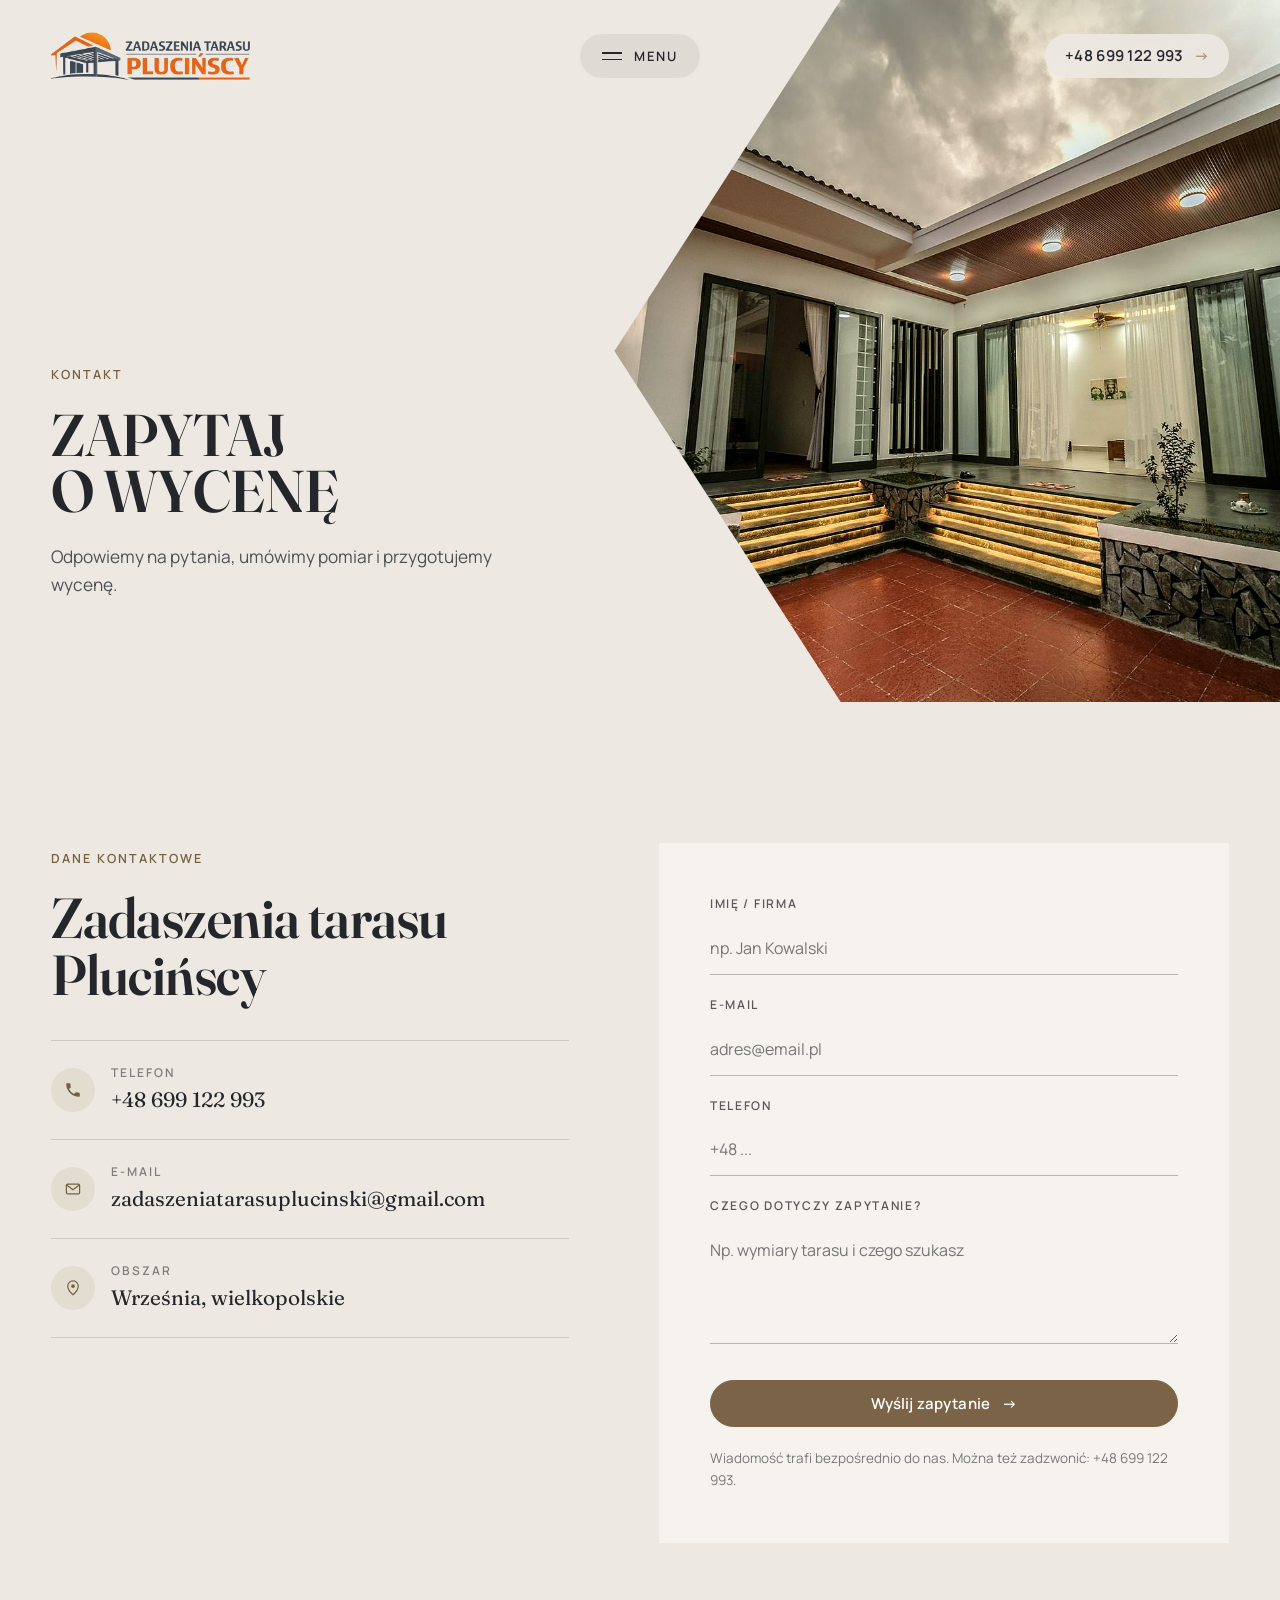
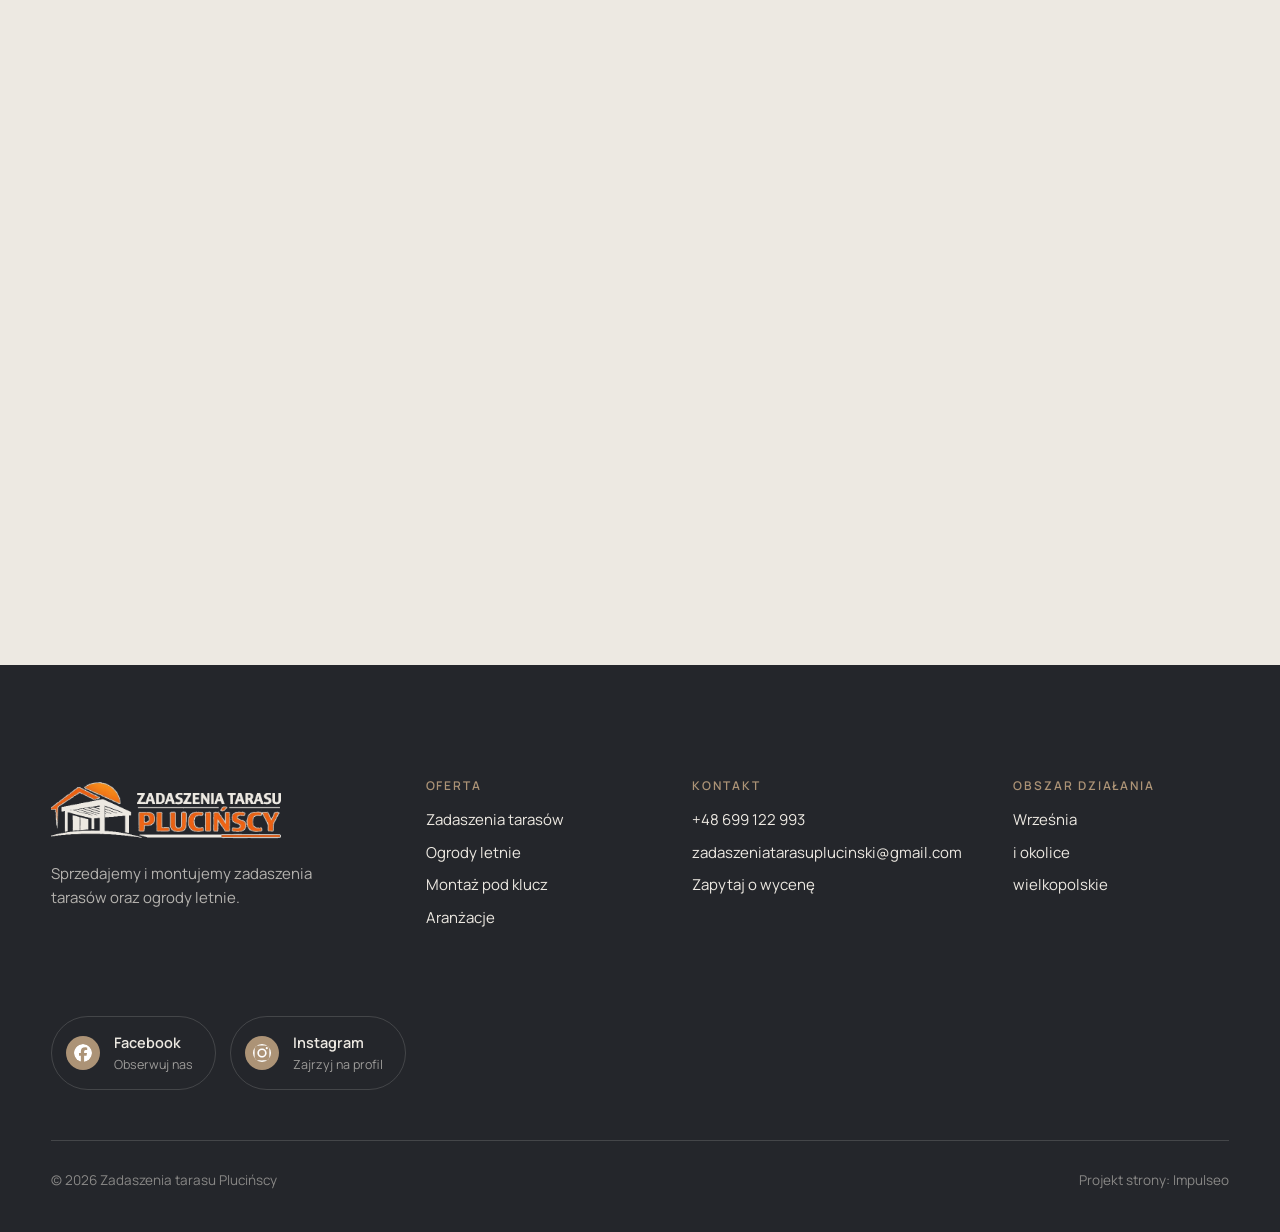
==== commit 2c9f63b4: "[claude-edit][cmt:8bd429c5-b2b6-40fe-9a33-d0b2356bfc66] Przebudowa wyglądu na wzór klindworthroofing" ====
--- a/kontakt.html
+++ b/kontakt.html
@@ -19,43 +19,60 @@
 <meta name="twitter:card" content="summary_large_image">
 <link rel="preconnect" href="https://fonts.googleapis.com">
 <link rel="preconnect" href="https://fonts.gstatic.com" crossorigin>
-<link href="https://fonts.googleapis.com/css2?family=IBM+Plex+Sans+Condensed:wght@500;600;700&family=IBM+Plex+Sans:wght@400;500;600&display=swap" rel="stylesheet">
-<link rel="stylesheet" href="assets/styles.css?v=426f035f">
+<link href="https://fonts.googleapis.com/css2?family=Fraunces:ital,opsz,wght@0,9..144,400;0,9..144,500;0,9..144,600;1,9..144,400&family=Manrope:wght@400;500;600;700&display=swap" rel="stylesheet">
+<link rel="stylesheet" href="assets/styles.css?v=20261028">
 </head>
 <body>
 
 <header class="nav">
   <div class="wrap nav-inner">
     <a class="brand brand-has-logo" href="index.html"><img class="brand-logo" src="img/logo.png" alt="Zadaszenia tarasu Plucińscy" width="642" height="166" decoding="async"></a>
-    <nav class="nav-links">
-      <a href="oferta.html">Oferta</a>
-      <a href="realizacje.html">Realizacje</a>
-      <a href="o-nas.html">O nas</a>
-      <a href="kontakt.html" class="active" aria-current="page">Kontakt</a>
-      <a href="kontakt.html" class="btn btn-accent">Zapytaj o wycenę</a>
-    </nav>
-    <button class="nav-toggle" aria-label="Menu"><span></span><span></span><span></span></button>
+    <button class="nav-toggle" aria-label="Otwórz menu" aria-expanded="false"><span class="bars"><i></i><i></i></span><span class="lbl">Menu</span></button>
+    <a class="nav-phone" href="tel:+48699122993" aria-label="Zadzwoń +48 699 122 993"><span class="num">+48 699 122 993</span><span class="arr">→</span><span class="ico"><svg width="18" height="18" viewBox="0 0 24 24" fill="none" aria-hidden="true"><path d="M6.6 10.8a15.5 15.5 0 0 0 6.6 6.6l2.2-2.2a1 1 0 0 1 1-.24 11.4 11.4 0 0 0 3.6.58 1 1 0 0 1 1 1V20a1 1 0 0 1-1 1A17 17 0 0 1 3 4a1 1 0 0 1 1-1h3.5a1 1 0 0 1 1 1c0 1.25.2 2.46.58 3.6a1 1 0 0 1-.25 1l-2.23 2.2Z" fill="currentColor"/></svg></span></a>
   </div>
 </header>
+<div class="menu" aria-hidden="true">
+  <div class="wrap menu-top">
+    <a class="brand" href="index.html"><img class="brand-logo" src="img/logo-light.png" alt="Zadaszenia tarasu Plucińscy" width="642" height="166" decoding="async"></a>
+    <button class="menu-close" aria-label="Zamknij menu">Zamknij <svg width="12" height="12" viewBox="0 0 24 24" fill="none" aria-hidden="true"><path d="M5 5l14 14M19 5L5 19" stroke="currentColor" stroke-width="2.2" stroke-linecap="round"/></svg></button>
+    <span></span>
+  </div>
+  <div class="wrap menu-body">
+    <nav class="menu-links">
+      <a href="index.html">Start</a>
+      <a href="oferta.html">Oferta</a>
+      <a href="realizacje.html">Aranżacje</a>
+      <a href="o-nas.html">O&nbsp;nas</a>
+      <a href="kontakt.html">Kontakt</a>
+    </nav>
+    <div class="menu-side">
+      <div><h4>Telefon</h4><a href="tel:+48699122993">+48 699 122 993</a></div>
+      <div><h4>E-mail</h4><a href="mailto:zadaszeniatarasuplucinski@gmail.com">zadaszeniatarasuplucinski@gmail.com</a></div>
+      <div><h4>Obszar</h4>Września i&nbsp;okolice, wielkopolskie</div>
+    </div>
+  </div>
+</div>
 
 <main>
 <section class="pagehead">
-  <img src="img/g11.jpg" alt="Zadaszenia tarasu Plucińscy - Zapytaj o wycenę" width="1600" height="1066" decoding="async">
+  <img src="img/g11.jpg" alt="Zadaszenia tarasu Plucińscy - kontakt" width="1600" height="1066" decoding="async" fetchpriority="high">
   <div class="wrap">
-    <span class="eyebrow">Kontakt</span>
-    <h1>Zapytaj o wycenę</h1>
-    <p>Odpowiemy na pytania i przygotujemy wycenę.</p>
+    <div class="ph-copy reveal">
+      <span class="kicker">Kontakt</span>
+      <h1>Zapytaj o&nbsp;wycenę</h1>
+      <p>Odpowiemy na pytania, umówimy pomiar i&nbsp;przygotujemy wycenę.</p>
+    </div>
   </div>
 </section>
-<section>
+<section class="contact">
   <div class="wrap contact-grid">
     <div class="reveal">
-      <span class="eyebrow">Dane kontaktowe</span>
-      <h2 style="margin:var(--space-4) 0 var(--space-6)">Zadaszenia tarasu Plucińscy</h2>
+      <span class="kicker">Dane kontaktowe</span>
+      <h2>Zadaszenia tarasu Plucińscy</h2>
       <div class="info-list">
-        <div class="info-row"><div class="ic"><svg class="ico-tel" width="16" height="16" viewBox="0 0 24 24" fill="none" aria-hidden="true"><path d="M6.6 10.8a15.5 15.5 0 0 0 6.6 6.6l2.2-2.2a1 1 0 0 1 1-.24 11.4 11.4 0 0 0 3.6.58 1 1 0 0 1 1 1V20a1 1 0 0 1-1 1A17 17 0 0 1 3 4a1 1 0 0 1 1-1h3.5a1 1 0 0 1 1 1c0 1.25.2 2.46.58 3.6a1 1 0 0 1-.25 1l-2.23 2.2Z" fill="currentColor"/></svg></div><div><div class="lbl">Telefon</div><a class="val" href="tel:+48699122993">+48 699 122 993</a></div></div>
-        <div class="info-row"><div class="ic"><svg class="ico-mail" width="16" height="16" viewBox="0 0 24 24" fill="none" aria-hidden="true"><rect x="3.2" y="5.5" width="17.6" height="13" rx="1.6" stroke="currentColor" stroke-width="1.6"/><path d="M4 7l8 6 8-6" stroke="currentColor" stroke-width="1.6" stroke-linecap="round" stroke-linejoin="round"/></svg></div><div><div class="lbl">E-mail</div><a class="val" href="mailto:zadaszeniatarasuplucinski@gmail.com">zadaszeniatarasuplucinski@gmail.com</a></div></div>
-        <div class="info-row"><div class="ic"><svg class="ico-pin" width="16" height="16" viewBox="0 0 24 24" fill="none" aria-hidden="true"><path d="M12 21s7-6.1 7-11.5A7 7 0 0 0 5 9.5C5 14.9 12 21 12 21Z" stroke="currentColor" stroke-width="1.6" fill="none"/><circle cx="12" cy="9.5" r="2.4" fill="currentColor"/></svg></div><div><div class="lbl">Adres</div><div class="val">Września, wielkopolskie</div></div></div>
+        <div class="info-row"><div class="ic"><svg width="18" height="18" viewBox="0 0 24 24" fill="none" aria-hidden="true"><path d="M6.6 10.8a15.5 15.5 0 0 0 6.6 6.6l2.2-2.2a1 1 0 0 1 1-.24 11.4 11.4 0 0 0 3.6.58 1 1 0 0 1 1 1V20a1 1 0 0 1-1 1A17 17 0 0 1 3 4a1 1 0 0 1 1-1h3.5a1 1 0 0 1 1 1c0 1.25.2 2.46.58 3.6a1 1 0 0 1-.25 1l-2.23 2.2Z" fill="currentColor"/></svg></div><div><div class="lbl">Telefon</div><a class="val" href="tel:+48699122993">+48 699 122 993</a></div></div>
+        <div class="info-row"><div class="ic"><svg width="18" height="18" viewBox="0 0 24 24" fill="none" aria-hidden="true"><rect x="3.2" y="5.5" width="17.6" height="13" rx="1.6" stroke="currentColor" stroke-width="1.6"/><path d="M4 7l8 6 8-6" stroke="currentColor" stroke-width="1.6" stroke-linecap="round" stroke-linejoin="round"/></svg></div><div><div class="lbl">E-mail</div><a class="val" href="mailto:zadaszeniatarasuplucinski@gmail.com">zadaszeniatarasuplucinski@gmail.com</a></div></div>
+        <div class="info-row"><div class="ic"><svg width="18" height="18" viewBox="0 0 24 24" fill="none" aria-hidden="true"><path d="M12 21s7-6.1 7-11.5A7 7 0 0 0 5 9.5C5 14.9 12 21 12 21Z" stroke="currentColor" stroke-width="1.6" fill="none"/><circle cx="12" cy="9.5" r="2.4" fill="currentColor"/></svg></div><div><div class="lbl">Obszar</div><div class="val">Września, wielkopolskie</div></div></div>
       </div>
     </div>
     <div class="reveal">
@@ -66,14 +83,14 @@
         <div class="fld"><label for="name">Imię / firma</label><input id="name" name="name" type="text" placeholder="np. Jan Kowalski" required></div>
         <div class="fld"><label for="email">E-mail</label><input id="email" name="email" type="email" placeholder="adres@email.pl" required></div>
         <div class="fld"><label for="phone">Telefon</label><input id="phone" name="phone" type="tel" placeholder="+48 ..."></div>
-        <div class="fld"><label for="msg">Czego dotyczy zapytanie?</label><textarea id="msg" name="message" placeholder="Napisz krótko, w czym możemy pomóc" required></textarea></div>
-        <button type="submit" class="btn btn-accent" style="width:100%;justify-content:center">Wyślij zapytanie <span class="arr">→</span></button>
+        <div class="fld"><label for="msg">Czego dotyczy zapytanie?</label><textarea id="msg" name="message" placeholder="Np. wymiary tarasu i czego szukasz" required></textarea></div>
+        <button type="submit" class="btn btn-fill">Wyślij zapytanie <span class="arr">→</span></button>
         <p class="note">Wiadomość trafi bezpośrednio do nas. Można też zadzwonić: +48 699 122 993.</p>
       </form>
     </div>
   </div>
 </section>
-<section style="padding-top:0">
+<section class="map-wrap">
   <div class="wrap reveal">
     <iframe class="map" title="Zadaszenia tarasu Plucińscy - Września" src="https://maps.google.com/maps?q=51.9387075%2C17.1479418&z=15&output=embed" loading="lazy" referrerpolicy="no-referrer-when-downgrade"></iframe>
   </div>
@@ -82,28 +99,34 @@
 
 <footer>
   <div class="wrap">
-    <div class="foot-grid">
+    <div class="foot-top">
       <div class="foot-brand">
-        <div class="name">Zadaszenia tarasu Plucińscy</div>
-        <p>Sprzedajemy i montujemy zadaszenia tarasów oraz ogrody letnie.</p>
+        <img src="img/logo-light.png" alt="Zadaszenia tarasu Plucińscy" width="642" height="166" loading="lazy" decoding="async">
+        <p>Sprzedajemy i&nbsp;montujemy zadaszenia tarasów oraz ogrody letnie.</p>
       </div>
       <div class="foot-col">
-        <h4>Nawigacja</h4>
-        <a href="oferta.html">Oferta</a>
-        <a href="realizacje.html">Realizacje</a>
-        <a href="o-nas.html">O nas</a>
-        <a href="kontakt.html">Kontakt</a>
+        <h4>Oferta</h4>
+        <a href="oferta.html">Zadaszenia tarasów</a>
+        <a href="oferta.html">Ogrody letnie</a>
+        <a href="oferta.html">Montaż pod klucz</a>
+        <a href="realizacje.html">Aranżacje</a>
       </div>
       <div class="foot-col">
         <h4>Kontakt</h4>
         <a href="tel:+48699122993">+48 699 122 993</a>
         <a href="mailto:zadaszeniatarasuplucinski@gmail.com">zadaszeniatarasuplucinski@gmail.com</a>
-        <p>Września, wielkopolskie</p>
-      <div class="foot-soc">
-        <a class="soc" href="https://www.facebook.com/Zadaszeniatarasuplucinski/" target="_blank" rel="noopener" aria-label="Facebook - Zadaszenia tarasu Plucińscy"><svg viewBox="0 0 24 24" aria-hidden="true" focusable="false"><path d="M9.101 23.691v-7.98H6.627v-3.667h2.474v-1.58c0-4.085 1.848-5.978 5.858-5.978.401 0 .955.042 1.468.103a8.68 8.68 0 0 1 1.141.195v3.325a8.623 8.623 0 0 0-.653-.036 26.805 26.805 0 0 0-.733-.009c-.707 0-1.259.096-1.675.309a1.686 1.686 0 0 0-.679.622c-.258.42-.374.995-.374 1.752v1.297h3.919l-.386 2.103-.287 1.564h-3.246v8.245C19.396 23.238 24 18.179 24 12.044c0-6.627-5.373-12-12-12s-12 5.373-12 12c0 5.628 3.874 10.35 9.101 11.647Z" fill="currentColor"/></svg></a>
-        <a class="soc" href="https://www.instagram.com/zadaszeniatarasuplucinscy/" target="_blank" rel="noopener" aria-label="Instagram - Zadaszenia tarasu Plucińscy"><svg viewBox="0 0 24 24" aria-hidden="true" focusable="false"><path d="M7.0301.084c-1.2768.0602-2.1487.264-2.911.5634-.7888.3075-1.4575.72-2.1228 1.3877-.6652.6677-1.075 1.3368-1.3802 2.127-.2954.7638-.4956 1.6365-.552 2.914-.0564 1.2775-.0689 1.6882-.0626 4.947.0062 3.2586.0206 3.6671.0825 4.9473.061 1.2765.264 2.1482.5635 2.9107.308.7889.72 1.4573 1.388 2.1228.6679.6655 1.3365 1.0743 2.1285 1.38.7632.295 1.6361.4961 2.9134.552 1.2773.056 1.6884.069 4.9462.0627 3.2578-.0062 3.668-.0207 4.9478-.0814 1.28-.0607 2.147-.2652 2.9098-.5633.7889-.3086 1.4578-.72 2.1228-1.3881.665-.6682 1.0745-1.3378 1.3795-2.1284.2957-.7632.4966-1.636.552-2.9124.056-1.2809.0692-1.6898.063-4.948-.0063-3.2583-.021-3.6668-.0817-4.9465-.0607-1.2797-.264-2.1487-.5633-2.9117-.3084-.7889-.72-1.4568-1.3876-2.1228C21.2982 1.33 20.628.9208 19.8378.6165 19.074.321 18.2017.1197 16.9244.0645 15.6471.0093 15.236-.005 11.977.0014 8.718.0076 8.31.0215 7.0301.0839m.1402 21.6932c-1.17-.0509-1.8053-.2453-2.2287-.408-.5606-.216-.96-.4771-1.3819-.895-.422-.4178-.6811-.8186-.9-1.378-.1644-.4234-.3624-1.058-.4171-2.228-.0595-1.2645-.072-1.6442-.079-4.848-.007-3.2037.0053-3.583.0607-4.848.05-1.169.2456-1.805.408-2.2282.216-.5613.4762-.96.895-1.3816.4188-.4217.8184-.6814 1.3783-.9003.423-.1651 1.0575-.3614 2.227-.4171 1.2655-.06 1.6447-.072 4.848-.079 3.2033-.007 3.5835.005 4.8495.0608 1.169.0508 1.8053.2445 2.228.408.5608.216.96.4754 1.3816.895.4217.4194.6816.8176.9005 1.3787.1653.4217.3617 1.056.4169 2.2263.0602 1.2655.0739 1.645.0796 4.848.0058 3.203-.0055 3.5834-.061 4.848-.051 1.17-.245 1.8055-.408 2.2294-.216.5604-.4763.96-.8954 1.3814-.419.4215-.8181.6811-1.3783.9-.4224.1649-1.0577.3617-2.2262.4174-1.2656.0595-1.6448.072-4.8493.079-3.2045.007-3.5825-.006-4.848-.0608M16.953 5.5864A1.44 1.44 0 1 0 18.39 4.144a1.44 1.44 0 0 0-1.437 1.4424M5.8385 12.012c.0067 3.4032 2.7706 6.1557 6.173 6.1493 3.4026-.0065 6.157-2.7701 6.1506-6.1733-.0065-3.4032-2.771-6.1565-6.174-6.1498-3.403.0067-6.156 2.771-6.1496 6.1738M8 12.0077a4 4 0 1 1 4.008 3.9921A3.9996 3.9996 0 0 1 8 12.0077" fill="currentColor"/></svg></a>
+        <a href="kontakt.html">Zapytaj o&nbsp;wycenę</a>
       </div>
+      <div class="foot-col">
+        <h4>Obszar działania</h4>
+        <span>Września</span>
+        <span>i&nbsp;okolice</span>
+        <span>wielkopolskie</span>
       </div>
+    </div>
+    <div class="foot-soc">
+      <a class="soc" href="https://www.facebook.com/Zadaszeniatarasuplucinski/" target="_blank" rel="noopener" aria-label="Facebook - Zadaszenia tarasu Plucińscy"><svg viewBox="0 0 24 24" aria-hidden="true" focusable="false"><path d="M9.101 23.691v-7.98H6.627v-3.667h2.474v-1.58c0-4.085 1.848-5.978 5.858-5.978.401 0 .955.042 1.468.103a8.68 8.68 0 0 1 1.141.195v3.325a8.623 8.623 0 0 0-.653-.036 26.805 26.805 0 0 0-.733-.009c-.707 0-1.259.096-1.675.309a1.686 1.686 0 0 0-.679.622c-.258.42-.374.995-.374 1.752v1.297h3.919l-.386 2.103-.287 1.564h-3.246v8.245C19.396 23.238 24 18.179 24 12.044c0-6.627-5.373-12-12-12s-12 5.373-12 12c0 5.628 3.874 10.35 9.101 11.647Z" fill="currentColor"/></svg><span><b>Facebook</b><small>Obserwuj nas</small></span></a>
+      <a class="soc" href="https://www.instagram.com/zadaszeniatarasuplucinscy/" target="_blank" rel="noopener" aria-label="Instagram - Zadaszenia tarasu Plucińscy"><svg viewBox="0 0 24 24" aria-hidden="true" focusable="false"><path d="M7.0301.084c-1.2768.0602-2.1487.264-2.911.5634-.7888.3075-1.4575.72-2.1228 1.3877-.6652.6677-1.075 1.3368-1.3802 2.127-.2954.7638-.4956 1.6365-.552 2.914-.0564 1.2775-.0689 1.6882-.0626 4.947.0062 3.2586.0206 3.6671.0825 4.9473.061 1.2765.264 2.1482.5635 2.9107.308.7889.72 1.4573 1.388 2.1228.6679.6655 1.3365 1.0743 2.1285 1.38.7632.295 1.6361.4961 2.9134.552 1.2773.056 1.6884.069 4.9462.0627 3.2578-.0062 3.668-.0207 4.9478-.0814 1.28-.0607 2.147-.2652 2.9098-.5633.7889-.3086 1.4578-.72 2.1228-1.3881.665-.6682 1.0745-1.3378 1.3795-2.1284.2957-.7632.4966-1.636.552-2.9124.056-1.2809.0692-1.6898.063-4.948-.0063-3.2583-.021-3.6668-.0817-4.9465-.0607-1.2797-.264-2.1487-.5633-2.9117-.3084-.7889-.72-1.4568-1.3876-2.1228C21.2982 1.33 20.628.9208 19.8378.6165 19.074.321 18.2017.1197 16.9244.0645 15.6471.0093 15.236-.005 11.977.0014 8.718.0076 8.31.0215 7.0301.0839m.1402 21.6932c-1.17-.0509-1.8053-.2453-2.2287-.408-.5606-.216-.96-.4771-1.3819-.895-.422-.4178-.6811-.8186-.9-1.378-.1644-.4234-.3624-1.058-.4171-2.228-.0595-1.2645-.072-1.6442-.079-4.848-.007-3.2037.0053-3.583.0607-4.848.05-1.169.2456-1.805.408-2.2282.216-.5613.4762-.96.895-1.3816.4188-.4217.8184-.6814 1.3783-.9003.423-.1651 1.0575-.3614 2.227-.4171 1.2655-.06 1.6447-.072 4.848-.079 3.2033-.007 3.5835.005 4.8495.0608 1.169.0508 1.8053.2445 2.228.408.5608.216.96.4754 1.3816.895.4217.4194.6816.8176.9005 1.3787.1653.4217.3617 1.056.4169 2.2263.0602 1.2655.0739 1.645.0796 4.848.0058 3.203-.0055 3.5834-.061 4.848-.051 1.17-.245 1.8055-.408 2.2294-.216.5604-.4763.96-.8954 1.3814-.419.4215-.8181.6811-1.3783.9-.4224.1649-1.0577.3617-2.2262.4174-1.2656.0595-1.6448.072-4.8493.079-3.2045.007-3.5825-.006-4.848-.0608M16.953 5.5864A1.44 1.44 0 1 0 18.39 4.144a1.44 1.44 0 0 0-1.437 1.4424M5.8385 12.012c.0067 3.4032 2.7706 6.1557 6.173 6.1493 3.4026-.0065 6.157-2.7701 6.1506-6.1733-.0065-3.4032-2.771-6.1565-6.174-6.1498-3.403.0067-6.156 2.771-6.1496 6.1738M8 12.0077a4 4 0 1 1 4.008 3.9921A3.9996 3.9996 0 0 1 8 12.0077" fill="currentColor"/></svg><span><b>Instagram</b><small>Zajrzyj na profil</small></span></a>
     </div>
     <div class="foot-bot">
       <span>© 2026 Zadaszenia tarasu Plucińscy</span>
@@ -111,9 +134,9 @@
     </div>
   </div>
 </footer>
-<div class="sticky-reserve"><a class="sr-book" href="kontakt.html">Zapytaj o wycenę</a><a class="sr-call" href="tel:+48699122993" aria-label="Zadzwoń"><svg class="ico-tel" width="16" height="16" viewBox="0 0 24 24" fill="none" aria-hidden="true"><path d="M6.6 10.8a15.5 15.5 0 0 0 6.6 6.6l2.2-2.2a1 1 0 0 1 1-.24 11.4 11.4 0 0 0 3.6.58 1 1 0 0 1 1 1V20a1 1 0 0 1-1 1A17 17 0 0 1 3 4a1 1 0 0 1 1-1h3.5a1 1 0 0 1 1 1c0 1.25.2 2.46.58 3.6a1 1 0 0 1-.25 1l-2.23 2.2Z" fill="currentColor"/></svg></a></div>
+<div class="sticky-reserve"><a class="sr-book" href="kontakt.html">Zapytaj o&nbsp;wycenę</a><a class="sr-call" href="tel:+48699122993" aria-label="Zadzwoń"><svg width="18" height="18" viewBox="0 0 24 24" fill="none" aria-hidden="true"><path d="M6.6 10.8a15.5 15.5 0 0 0 6.6 6.6l2.2-2.2a1 1 0 0 1 1-.24 11.4 11.4 0 0 0 3.6.58 1 1 0 0 1 1 1V20a1 1 0 0 1-1 1A17 17 0 0 1 3 4a1 1 0 0 1 1-1h3.5a1 1 0 0 1 1 1c0 1.25.2 2.46.58 3.6a1 1 0 0 1-.25 1l-2.23 2.2Z" fill="currentColor"/></svg></a></div>
 <div class="demo-wazne" data-do="2026-11-03" data-cykl="3" hidden><svg class="dw-ico" width="13" height="13" viewBox="0 0 24 24" fill="none" aria-hidden="true"><circle cx="12" cy="12" r="8.6" stroke="currentColor" stroke-width="1.8"/><path d="M12 7.2V12l3.3 2" stroke="currentColor" stroke-width="1.8" stroke-linecap="round"/></svg><span class="dw-txt"></span></div>
 
-<script src="assets/main.js"></script>
+<script src="assets/main.js?v=20261028"></script>
 </body>
 </html>
--- a/assets/styles.css
+++ b/assets/styles.css
@@ -1,1743 +1,322 @@
-/* ============================================================
-   STOLBASZ — premium, architektoniczny B2B fit-out
-   Jasna paleta, zero brązu. System wg premium-web-craft.
-   Projekt strony: Impulseo (impulseo.pl)
-   ============================================================ */
-
+/* Zadaszenia tarasu Plucińscy - motyw „editorial roofing" (grafit, beż, brąz, szeryf w nagłówkach) */
 :root{
-  /* PALETA — jasna, architektoniczna, chłodna */
-  --paper:#F4F7FA;          /* główne tło */
-  --paper-2:#E7EDF3;        /* sekcje alternatywne (chłodny jasny szary) */
-  --paper-3:#E7EDF3;        /* delikatne wypełnienia */
-  --ink:#16202C;            /* tekst główny — chłodny grafit */
-  --ink-soft:#3A4654;       /* nagłówki drugorzędne */
-  --muted:#5C6672;          /* tekst poboczny */
-  --line:rgba(22,32,44,.12);/* hairline */
-  --accent:#235E96;         /* stonowany petrol-slate — jedyny akcent */
-  --accent-d:#1A4A78;
-  --accent-soft:rgba(35,94,150,.10);
-  --dark:#16202C;           /* sekcje ciemne (stopka/CTA) */
-
-  /* HOVER ZDJĘĆ — JEDEN standard dla całego silnika (decyzja K. 04.08.2026, artefakt z wariantami).
-     AKTUALNE (K.+Szymon 09.08.2026, wybór z artefaktu 6 wariantów): zoom 1.05 przy 1.4s -
-     przy tak długim czasie mocniejszy kadr NIE skacze, tylko „oddycha". Poprzedni standard
-     (1.02 / .55s z 04.08) odbierany jako dynamiczny i szybki.
-     Spoczynek lekko przygaszony, ale TYLKO tam, gdzie jest mysz (@media hover:hover) —
-     na telefonie zdjęcia zostają w pełnej jasności. */
-  --img-zoom:1.05;                   /* K.+Szymon 09.08: wariant F z artefaktu porównawczego */
-  --img-rest:brightness(.95) saturate(.99);
-  --img-hot:brightness(1.06) saturate(1.05);
-  --img-dur:1.4s;                    /* K.+Szymon 09.08 (wariant F): powoli = elegancko */
-  --img-ease:cubic-bezier(.16,.84,.44,1);  /* miękki ogon, efekt „oddychania" */
-
-  /* ODSTĘPY — skala 4/8 */
-  --space-1:4px; --space-2:8px; --space-3:12px; --space-4:16px; --space-5:24px;
-  --space-6:32px; --space-7:48px; --space-8:64px; --space-9:96px; --space-10:128px;
-
-  /* TYPOGRAFIA — fluid clamp() (skala podbita 16.07.2026: większe, czytelniejsze litery — uwaga Adama) */
-  --text-sm:clamp(.9rem,.87rem + .12vw,1rem);
-  --text-base:clamp(1.08rem,1.04rem + .18vw,1.2rem);
-  --text-lg:clamp(1.24rem,1.15rem + .34vw,1.44rem);
-  --text-h3:clamp(1.34rem,1.22rem + .55vw,1.66rem);
-  --text-h2:clamp(2.1rem,1.66rem + 2.1vw,3.1rem);
-  --text-h1:clamp(2.9rem,2.1rem + 4vw,5.1rem);
-
-  /* PROMIENIE — architektoniczne, raczej ostre */
-  --r-sm:3px; --r-md:6px; --r-lg:10px;
-
-  /* RUCH */
-  --ease:cubic-bezier(.25,.46,.45,.94); --dur:.24s;
-
-  /* CIENIE — miękkie, warstwowe */
-  --sh-sm:0 1px 2px rgba(16,24,32,.04), 0 2px 8px rgba(16,24,32,.05);
-  --sh-md:0 2px 6px rgba(16,24,32,.05), 0 12px 28px -8px rgba(16,24,32,.12);
-  --sh-lg:0 6px 14px rgba(16,24,32,.07), 0 26px 56px -18px rgba(16,24,32,.22);
-
-  --hairline:1px solid var(--line);
-
-  --font-display:'IBM Plex Sans Condensed','IBM Plex Sans',sans-serif;
-  --font-body:'IBM Plex Sans',sans-serif;
+  --ink:#24262b;
+  --ink-2:#2e3036;
+  --paper:#ede9e2;
+  --paper-2:#e4ded4;
+  --paper-3:#f6f3ee;
+  --accent:#ac9376;
+  --accent-d:#8a7358;
+  --accent-soft:rgba(172,147,118,.16);
+  --accent-ink:#76603f;
+  --accent-btn:#7a6346;
+  --line:rgba(36,38,43,.16);
+  --line-dark:rgba(237,233,226,.16);
+  --serif:"Fraunces",Georgia,"Times New Roman",serif;
+  --sans:"Manrope",system-ui,-apple-system,"Segoe UI",sans-serif;
+  --wrap:1320px;
+  --gut:clamp(20px,4vw,60px);
+  --sec:clamp(80px,11vw,160px);
+  --ease:cubic-bezier(.2,.7,.2,1);
 }
-
-*{box-sizing:border-box;margin:0;padding:0}
-html{scroll-behavior:smooth}
-body{
-  font-family:var(--font-body);
-  font-size:var(--text-base);
-  line-height:1.65;
-  color:var(--ink);
-  background:var(--paper);
-  -webkit-font-smoothing:antialiased;
-  text-rendering:optimizeLegibility;
-}
-img{max-width:100%;height:auto;display:block}  /* height:auto = width/height z atrybutów trzyma proporcje (TOP#12) */
+*,*::before,*::after{box-sizing:border-box}
+html{-webkit-text-size-adjust:100%;scroll-behavior:smooth}
+body{margin:0;background:var(--paper);color:var(--ink);font-family:var(--sans);font-size:17px;line-height:1.65;-webkit-font-smoothing:antialiased}
+img{display:block;max-width:100%;height:auto}
 a{color:inherit;text-decoration:none}
-
-.wrap{width:min(92%,1180px);margin-inline:auto}
-section{padding-block:clamp(52px,6.5vw,96px)}
-
-h1,h2,h3{font-family:var(--font-display);font-weight:700;line-height:1.08;letter-spacing:-.02em;color:var(--ink)}
-h1{font-size:var(--text-h1);letter-spacing:-.035em}
-h2{font-size:var(--text-h2);letter-spacing:-.025em}
-h3{font-size:var(--text-h3)}
-/* MIARA — długość wiersza. WCAG 2.2 SC 1.4.8: max 80 znaków; Butterick: 45–90.
-   68ch daje realnie 72–78 znaków polskiego tekstu, czyli z zapasem pod granicą.
-   Wcześniej limit miał TYLKO <p> — <li>, <blockquote> i <dd> nie miały żadnego,
-   i to jedyny powód, dla którego 23 bloki na dwóch oddanych stronach jadą po
-   83–106 znaków w wierszu (pomiar 07.08.2026, bramka `miara`).
-   ⚠️ Listy i definicje ograniczamy TYLKO bez klasy: `ul`/`ol` z klasą to u nas
-   układ (siatki kafli, menu), a nie tekst ciągły — tam miarę wyznacza układ. */
-/* 60ch, nie 68ch (K. 10.08): po zmianie fontów na węższe kroje (DM Sans i spółka)
-   w 68ch mieściło się ~90 znaków - bramka pikselowa słusznie zgłaszała przekroczenie
-   granicy 80. Pomiar na żywej przeglądarce: 60ch = 90 znaków, 53ch = ~78 znaków, czyli normę WCAG 1.4.8. */
-:root{ --miara:53ch }
-p{max-width:min(100%,var(--miara))}
-blockquote,
-ul:not([class])>li, ol:not([class])>li,
-dl:not([class])>dd{max-width:min(100%,var(--miara))}
-
-/* ⚠️ Świadomie BEZ wyjątku `.tile p,.card p,.svc p{max-width:none}`, choć nasuwa się sam:
-   te akapity BYŁY już ograniczone (stare `p{max-width:65ch}`), więc „wyjątek" nie odblokowałby
-   niczego nowego — tylko ROZLUŹNIŁ stan sprzed zmiany na wszystkich demach naraz.
-   `figcaption` żadna z reguł wyżej nie dotyczy, więc też nie potrzebuje zwolnienia. */
-
-/* ŁAMANIE. `balance` wyrównuje długości wierszy w nagłówku, `pretty` pilnuje ostatniego
-   wiersza akapitu, żeby nie został w nim jeden wyraz. Obsługiwane od Chrome 117 /
-   Safari 17.5; starsze przeglądarki po prostu ignorują tę własność.
-   `text-wrap:pretty` nie występowało dotąd ANI RAZ w silniku ani w repo klientów. */
-h1,h2,h3,.lead,.lede{text-wrap:balance}
-p,li,blockquote,dd{text-wrap:pretty}
-
-.eyebrow{
-  font-family:var(--font-body);
-  font-size:var(--text-sm);
-  font-weight:600;
-  letter-spacing:.18em;
-  text-transform:uppercase;
-  color:var(--accent);
-  display:inline-flex;align-items:center;gap:var(--space-3);
-}
-/* flex:none + margin-top = kreska trzyma się PIERWSZEJ linii. Wcześniej align-items:center
-   centrowało ją względem całego bloku i przy zawinięciu (długi kicker typu
-   „…WNĘTRZ · LESZNO · OD 2019") druga linia lądowała z brzydkim wcięciem. */
-.eyebrow{align-items:flex-start}
-.eyebrow>*,.eyebrow{text-wrap:balance}   /* dlugi kicker lamal sie na sierote typu samo „2019" w drugiej linii */
-.eyebrow::before{content:"";width:28px;height:1px;background:var(--accent);display:inline-block;flex:none;margin-top:.62em}
-
-.muted{color:var(--muted)}
-.lead{font-size:var(--text-lg);line-height:1.55;color:var(--ink-soft);max-width:50ch}
-
-/* ---------- BUTTONS ---------- */
-.btn{
-  display:inline-flex;align-items:center;gap:var(--space-2);
-  font-weight:600;font-size:var(--text-sm);letter-spacing:.02em;
-  padding:var(--space-4) var(--space-6);
-  border-radius:var(--r-sm);
-  transition:transform var(--dur) var(--ease),box-shadow var(--dur) var(--ease),background var(--dur) var(--ease);
-  cursor:pointer;border:1px solid transparent;
-}
-.btn-accent{background:var(--accent);color:#fff;box-shadow:var(--sh-sm)}
-.btn-accent:hover{background:var(--accent-d);transform:translateY(-2px);box-shadow:var(--sh-md)}
-.btn-accent:active{transform:translateY(0);box-shadow:var(--sh-sm)}
-.btn-ghost{background:transparent;color:var(--ink);border-color:var(--line)}
-.btn-ghost:hover{border-color:var(--accent);color:var(--accent);transform:translateY(-2px)}
-.btn-light{background:#fff;color:var(--ink);box-shadow:var(--sh-sm)}
-.btn-light:hover{transform:translateY(-2px);box-shadow:var(--sh-md)}
-.btn .arr{transition:transform var(--dur) var(--ease)}
+h1,h2,h3,h4{font-family:var(--serif);font-weight:600;line-height:1.02;margin:0;letter-spacing:-.01em;font-variation-settings:"opsz" 96}
+p{margin:0}
+.wrap{width:100%;max-width:var(--wrap);margin:0 auto;padding:0 var(--gut)}
+section{position:relative}
+.kicker{display:inline-block;font-size:12.5px;font-weight:600;letter-spacing:.16em;text-transform:uppercase;color:var(--accent-ink)}
+.work .kicker,.steps .kicker{color:var(--accent)}
+.muted{color:rgba(36,38,43,.72)}
+
+/* przyciski - pigułki z obrysem jak we wzorcu */
+.btn{display:inline-flex;align-items:center;gap:12px;padding:15px 30px;border-radius:999px;border:1px solid rgba(36,38,43,.45);font:600 15px/1 var(--sans);letter-spacing:.01em;transition:background .3s var(--ease),color .3s var(--ease),border-color .3s var(--ease);cursor:pointer;background:transparent;color:var(--ink)}
+.btn:hover{background:var(--ink);color:var(--paper);border-color:var(--ink)}
+.btn .arr{transition:transform .3s var(--ease)}
 .btn:hover .arr{transform:translateX(4px)}
-
-/* ---------- NAV ---------- */
-.nav{
-  position:sticky;top:0;z-index:50;
-  background:color-mix(in srgb,var(--paper) 88%,transparent);
-  backdrop-filter:saturate(140%) blur(10px);
-  border-bottom:var(--hairline);
-}
-.nav-inner{display:flex;align-items:center;justify-content:space-between;gap:var(--space-5);height:72px}
-/* ANTY-NACHODZENIE (K. 05.08.2026): długa nazwa firmy + przycisk z pełnym numerem nie mieściły się w pasku
-   i flex ściskał linki PONIŻEJ ich treści - "Kontakt" wchodził na ramkę "Zadzwoń +48 ...". Teraz ustępuje
-   nazwa marki (skrót wielokropkiem), a menu i przycisk nigdy się nie kurczą ani nie zachodzą na siebie. */
-.brand{display:flex;flex-direction:column;line-height:1;min-width:0;flex:0 1 auto}
-.brand .name{font-family:var(--font-display);font-weight:800;font-size:1.35rem;letter-spacing:.04em;white-space:nowrap;overflow:hidden;text-overflow:ellipsis}
-.brand .sub{font-size:.62rem;letter-spacing:.34em;text-transform:uppercase;color:var(--muted);margin-top:5px;white-space:nowrap;overflow:hidden;text-overflow:ellipsis}
-.nav-links{display:flex;align-items:center;gap:var(--space-6);flex:0 0 auto}
-.nav-links a{font-size:var(--text-sm);font-weight:500;color:var(--ink-soft);position:relative;padding-block:4px;white-space:nowrap;transition:color var(--dur) var(--ease)}
-.nav-links a::after{content:"";position:absolute;left:0;bottom:0;width:0;height:1.5px;background:var(--accent);transition:width var(--dur) var(--ease)}
-.nav-links a:hover,.nav-links a.active{color:var(--ink)}
-.nav-links a:hover::after,.nav-links a.active::after{width:100%}
-.nav-links .btn{padding:var(--space-2) var(--space-5)}
-/* przyciski w nav: właściwy kolor (przebij .nav-links a) + bez podkreślenia */
-.nav-links a.btn-accent{color:#fff}
-.nav-links a.btn-ghost,.nav-links a.btn-light{color:var(--ink)}
-/* CTA w pasku: NIE podkreślenie spod linków menu, ale ten sam przelatujący błysk,
-   co na wszystkich innych przyciskach (zgłoszenie K. 13.08.2026 - „na hero jest efekt
-   światła przechodzącego przez przycisk, na navbarze go nie ma, a mają być identyczne").
-   Reguła `.nav-links a::after` jest silniejsza od `.btn::after`, więc trzeba jej
-   geometrię wyzerować i wpisać połysk z nazwy - samo `display:none` gasiło efekt. */
-.nav-links a.btn::after{
-  display:block;content:"";position:absolute;inset:0;z-index:-1;pointer-events:none;
-  width:auto;height:auto;border-radius:inherit;   /* kasuje geometrię podkreślenia (width:0;height:1.5px) */
-  background:linear-gradient(100deg,transparent 32%,rgba(255,255,255,.20) 50%,transparent 68%);
-  translate:-120% 0}
-@media (prefers-reduced-motion:no-preference){
-  .nav-links a.btn:hover::after{translate:120% 0;transition:translate .75s var(--mt-ease,cubic-bezier(.16,.84,.44,1))}
-}
-.nav-toggle{display:none;background:none;border:none;cursor:pointer;flex-direction:column;gap:5px;padding:8px}
-.nav-toggle span{width:24px;height:2px;background:var(--ink);transition:var(--dur)}
-/* Ciasny zakres MIĘDZY menu mobilnym a pełnym pulpitem: zbijamy odstępy i nazwę marki,
-   żeby wszystko zmieściło się naturalnie, zanim w ogóle dojdzie do skracania wielokropkiem. */
-@media(max-width:1280px) and (min-width:921px){
-  .nav-links{gap:var(--space-4)}
-  .nav-links .btn{padding:var(--space-2) var(--space-4)}
-  .brand .name{font-size:1.15rem}
-}
-
-/* ---------- HERO (split) ---------- */
-.hero{position:relative;overflow:hidden;border-bottom:var(--hairline)}
-.hero-grid{display:grid;grid-template-columns:1.05fr .95fr;gap:clamp(24px,4vw,60px);align-items:center;
-  padding-block:clamp(36px,4.5vw,64px)}
-.hero-copy .eyebrow{margin-bottom:var(--space-5)}
-.hero-copy h1{margin-bottom:var(--space-5)}
-.hero-copy .lead{margin-bottom:var(--space-7)}
-.hero-actions{display:flex;flex-wrap:wrap;gap:var(--space-4)}
-.hero-art{position:relative;aspect-ratio:4/3;border-radius:var(--r-lg);overflow:hidden;box-shadow:var(--sh-lg)}
-.hero-art img{width:100%;height:100%;object-fit:cover}
-.hero-art::after{content:"";position:absolute;inset:0;background:linear-gradient(180deg,transparent 55%,rgba(18,24,28,.28))}
-.hero-badge{position:absolute;left:var(--space-5);bottom:var(--space-5);z-index:2;
-  background:rgba(252,252,251,.94);backdrop-filter:blur(4px);
-  border-radius:var(--r-md);padding:var(--space-4) var(--space-5);box-shadow:var(--sh-md);max-width:78%}
-.hero-badge strong{display:block;font-family:var(--font-display);font-size:1rem;letter-spacing:-.01em}
-.hero-badge span{font-size:var(--text-sm);color:var(--muted)}
-
-/* ---------- HERO duży / kinowy (strona główna) ---------- */
-.hero-cine{position:relative;min-height:clamp(560px,82vh,840px);min-height:clamp(560px,82svh,840px);display:flex;align-items:center;overflow:hidden;border-bottom:var(--hairline)}
-.hero-cine>img{position:absolute;inset:0;width:100%;height:100%;object-fit:cover;z-index:0}
-.hero-cine::after{content:"";position:absolute;inset:0;z-index:1;
-  background:linear-gradient(95deg,rgba(13,18,23,.86) 0%,rgba(13,18,23,.64) 32%,rgba(13,18,23,.24) 62%,rgba(13,18,23,.04) 100%)}
-.hero-cine .wrap{position:relative;z-index:2;padding-block:var(--space-8)}
-.hero-cine .hero-copy{max-width:660px}
-.hero-cine .eyebrow{color:#fff;margin-bottom:var(--space-5)}
-.hero-cine .eyebrow::before{background:#fff}
-.hero-cine h1{color:#fff;margin-bottom:var(--space-5);font-size:clamp(2.9rem,2rem + 4.4vw,5.2rem);text-wrap:balance}
-.hero-cine .lead{color:rgba(255,255,255,.92);max-width:48ch;margin-bottom:var(--space-7)}
-.hero-cine .hero-actions{display:flex;flex-wrap:wrap;gap:var(--space-4)}
-/* NISKIE OKNO (laptop z dokiem i paskami przeglądarki ma ~700-780 px wysokości widoku):
-   H1 do 5.2rem + długi lead nie mieściły się i przyciski wypadały POD krawędź ekranu -
-   klient widział stronę bez ani jednego CTA. Skalujemy w dół, zamiast przycinać treść. */
-@media(min-width:821px) and (max-height:820px){
-  .hero-cine{min-height:clamp(520px,94svh,780px)}
-  .hero-cine .wrap{padding-block:var(--space-6)}
-  .hero-cine h1{font-size:clamp(2.2rem,1.5rem + 2.6vw,3.6rem);margin-bottom:var(--space-4)}
-  .hero-cine .eyebrow{margin-bottom:var(--space-4)}
-  .hero-cine .lead{margin-bottom:var(--space-5);max-width:44ch}
-}
-@media(max-width:680px){
-  .hero-cine{min-height:clamp(520px,76vh,640px);min-height:clamp(520px,76svh,640px);align-items:flex-end}
-  .hero-cine::after{background:linear-gradient(0deg,rgba(13,18,23,.9) 6%,rgba(13,18,23,.45) 55%,rgba(13,18,23,.25) 100%)}
-  .hero-cine .wrap{padding-bottom:var(--space-9)}
-  /* TELEFON (~90% oglądających): lead potrafił zająć 8 linii i zepchnąć CTA poza pierwszy ekran.
-     Zwężamy interlinię i skalę - treści nie ucinamy, bo to ona sprzedaje. */
-  .hero-cine .lead{font-size:.98rem;line-height:1.5;margin-bottom:var(--space-5)}
-  .hero-cine .eyebrow{font-size:.72rem;letter-spacing:.13em;margin-bottom:var(--space-4)}
-  .hero-cine .eyebrow::before{width:20px}
-  .hero-cine h1{margin-bottom:var(--space-4)}
-}
-
-/* full-bleed hero variant (podstrony) */
-.pagehead{position:relative;min-height:46vh;min-height:46svh;display:flex;align-items:flex-end;overflow:hidden;border-bottom:var(--hairline)}
-.pagehead img{position:absolute;inset:0;width:100%;height:100%;object-fit:cover}
-/* 10.08.2026 (decyzja K.): mocniejsze przyciemnienie + cień pod tekstem. Bramka mierzyła na
-   nagłówkach podstron 3,38-3,43:1 przy wymaganych 4,5 — jasne zdjęcie (hala, śnieg, niebo)
-   podchodziło pod biały tekst. Zdjęcia klientów są różne, więc kontrast musi dawać WARSTWA,
-   a nie szczęśliwy dobór kadru. */
-.pagehead::after{content:"";position:absolute;inset:0;background:linear-gradient(180deg,rgba(18,24,28,.40),rgba(18,24,28,.76))}
-.pagehead .wrap{position:relative;z-index:2;padding-block:var(--space-9);color:#fff}
-.pagehead h1{color:#fff;max-width:18ch;text-shadow:0 2px 16px rgba(0,0,0,.55)}
-.pagehead .eyebrow{color:#fff}
-.pagehead .eyebrow::before{background:#fff}
-.pagehead p{color:rgba(255,255,255,.92);margin-top:var(--space-4);max-width:54ch;text-shadow:0 1px 12px rgba(0,0,0,.5)}
-
-/* ---------- STRIP (pasek skrótów / liczby) ---------- */
-.strip{background:var(--dark);color:#fff}
-/* PASEK HASEŁ — standard 04.08.2026 (decyzja K.): 5 haseł w JEDNYM rzędzie, tekst WYŚRODKOWANY,
-   węższe marginesy boczne niż reszta strony (pasek ma iść szerzej), równe wysokości kolumn. */
-.strip .wrap{width:min(96%,1440px);display:grid;grid-template-columns:repeat(5,1fr);
-  gap:var(--space-5);padding-block:var(--space-7);align-items:stretch}
-.strip .item .k{font-family:var(--font-display);font-size:clamp(1.05rem,.82rem + .85vw,1.55rem);
-  font-weight:800;letter-spacing:-.02em;color:#fff;line-height:1.18;text-wrap:balance}
-.strip .item .v{font-size:var(--text-sm);color:rgba(255,255,255,.66);margin-top:var(--space-2);line-height:1.4}
-.strip .item{border-left:2px solid var(--accent);padding-inline:var(--space-4);
-  text-align:center;display:flex;flex-direction:column;justify-content:center}
-/* liczba kolumn = liczba haseł, żeby ostatnie nie zostawało samo w drugim rzędzie.
-   Klasę n-N nadaje multipage.py; domyślnie (bez klasy) pasek jest 5-kolumnowy. */
-.strip.n-2 .wrap{grid-template-columns:repeat(2,1fr)}
-.strip.n-3 .wrap{grid-template-columns:repeat(3,1fr)}
-.strip.n-4 .wrap{grid-template-columns:repeat(4,1fr);gap:var(--space-6)}
-.strip.n-4 .item .k{font-size:clamp(1.3rem,1rem + 1.1vw,2rem)}
-.strip.n-6 .wrap{grid-template-columns:repeat(6,1fr);gap:var(--space-4)}
-.strip.n-6 .item .k{font-size:clamp(.98rem,.8rem + .7vw,1.35rem)}
-/* równe łamanie: zamiast "długa linia + jedno słowo" obie linie zbliżonej długości */
-.strip .item .k{text-wrap:balance}
-
-/* ---------- SECTION HEAD ---------- */
-.head{max-width:48rem;margin-bottom:var(--space-8)}
-.head.center{margin-inline:auto;text-align:center}
-.head .eyebrow{margin-bottom:var(--space-4)}
-.head h2{margin-bottom:var(--space-4)}
-.head p{color:var(--muted);font-size:var(--text-lg);line-height:1.55}
-.head.center p{margin-inline:auto}
-
-/* ---------- INTRO SPLIT ---------- */
-.split{display:grid;grid-template-columns:.92fr 1.08fr;gap:clamp(28px,5vw,80px);align-items:center}
-.split.rev{grid-template-columns:1.08fr .92fr}
-.split.rev .split-art{order:-1}
-.split-art{position:relative;aspect-ratio:5/4;border-radius:var(--r-lg);overflow:hidden;box-shadow:var(--sh-lg)}
-.split-art img{width:100%;height:100%;object-fit:cover}
-.split-copy h2{margin-bottom:var(--space-5)}
-.split-copy p+p{margin-top:var(--space-4)}
-.split-copy .btn{margin-top:var(--space-6)}
-
-/* ---------- SERVICES (zakres) ---------- */
-.svc-grid{display:grid;grid-template-columns:repeat(auto-fit,minmax(280px,1fr));gap:var(--space-5)}
-.svc{background:#fff;border:var(--hairline);border-radius:var(--r-md);padding:var(--space-7) var(--space-6);
-  transition:transform var(--dur) var(--ease),box-shadow var(--dur) var(--ease),border-color var(--dur) var(--ease);
-  position:relative;overflow:hidden}
-.svc::before{content:"";position:absolute;left:0;top:0;width:3px;height:0;background:var(--accent);transition:height var(--dur) var(--ease)}
-.svc:hover{transform:translateY(-4px);box-shadow:var(--sh-md);border-color:transparent}
-.svc:hover::before{height:100%}
-.svc .ic{font-family:var(--font-display);font-size:.8rem;font-weight:700;letter-spacing:.12em;color:var(--accent);margin-bottom:var(--space-4)}
-.svc h3{margin-bottom:var(--space-3);font-size:1.22rem}
-.svc p{color:var(--muted);font-size:var(--text-base);line-height:1.6}
-
-/* big detailed service rows */
-.svc-row{display:grid;grid-template-columns:.8fr 1.2fr;gap:clamp(20px,4vw,60px);align-items:center;padding-block:var(--space-8)}
-.svc-row+.svc-row{border-top:var(--hairline)}
-.svc-row.rev{grid-template-columns:1.2fr .8fr}
-/* Naprzemienny układ wierszy oferty: co drugi wiersz ma zdjęcie po PRAWEJ.
-   Było `order:-1` — martwy kod, bo zdjęcie i tak jest pierwszym dzieckiem w HTML,
-   więc wszystkie wiersze wyglądały identycznie (zdjęcie zawsze z lewej), a `rev`
-   zmieniało tylko szerokość kolumn. Znalezione 29.07.2026 przy różnicowaniu kierunków
-   animacji (pomiar pozycji: art.mid 390/502 przy row.mid 756 — zawsze lewa strona). */
-.svc-row.rev .svc-row-art{order:2}
-.svc-row-art{aspect-ratio:4/3;border-radius:var(--r-md);overflow:hidden;box-shadow:var(--sh-md)}
-.svc-row-art img{width:100%;height:100%;object-fit:cover}
-.svc-row h3{font-size:1.5rem;margin-bottom:var(--space-4)}
-.svc-row .num{font-family:var(--font-display);font-size:.85rem;font-weight:700;letter-spacing:.14em;color:var(--accent);display:block;margin-bottom:var(--space-3)}
-.svc-row ul{list-style:none;margin-top:var(--space-4);display:flex;flex-direction:column;gap:var(--space-2)}
-.svc-row li{position:relative;padding-left:var(--space-5);color:var(--muted);font-size:var(--text-base)}
-.svc-row li::before{content:"";position:absolute;left:0;top:.62em;width:8px;height:1px;background:var(--accent)}
-
-/* ---------- GALLERY (realizacje) ---------- */
-.gallery{display:grid;grid-template-columns:repeat(12,1fr);gap:var(--space-4);grid-auto-rows:200px}
-/* GALERIA MASONRY — pionowe zdjęcia (portrety beauty/wellness) bez przycinania: kolumny, height auto */
-.gallery-masonry{column-count:3;column-gap:var(--space-4)}
-@media(max-width:900px){.gallery-masonry{column-count:2}}
-@media(max-width:560px){.gallery-masonry{column-count:1}}
-.gallery-masonry .m-tile{break-inside:avoid;margin:0 0 var(--space-4);padding:0;position:relative;overflow:hidden;border-radius:var(--r-md);border:1px solid var(--line)}
-.gallery-masonry .m-tile img{width:100%;height:auto;display:block}
-.gallery-masonry .m-tile .cap{position:absolute;left:0;right:0;bottom:0;padding:var(--space-4);color:#fff;background:linear-gradient(0deg,rgba(0,0,0,.55),transparent);font-size:var(--text-sm)}
-.gallery-masonry .m-tile .cap small{display:block;font-weight:400;opacity:.78;letter-spacing:.04em;text-transform:uppercase;font-size:.66rem;margin-top:3px}
-.tile{position:relative;overflow:hidden;border-radius:var(--r-md);box-shadow:var(--sh-sm);
-  transition:transform var(--dur) var(--ease),box-shadow var(--dur) var(--ease)}
-.tile img{width:100%;height:100%;object-fit:cover;
-  transition:transform var(--img-dur) var(--img-ease),filter var(--img-dur) var(--img-ease)}
-.tile:hover{box-shadow:var(--sh-md)}
-.tile .cap{position:absolute;left:0;right:0;bottom:0;padding:var(--space-5) var(--space-4) var(--space-4);
-  /* mocniejszy spad + cien pod tekstem: na JASNYCH zdjeciach klienta (biale fronty, sciany)
-     slaby gradient dawal kontrast ~1.5:1 zamiast wymaganych 3.6:1 (bramka wygladu, 10.08.2026) */
-  background:linear-gradient(transparent 10%,rgba(18,24,28,.55) 40%,rgba(18,24,28,.88) 68%,rgba(18,24,28,.99));color:#fff;
-  text-shadow:0 1px 2px rgba(0,0,0,.85),0 2px 10px rgba(0,0,0,.55);
-  font-size:var(--text-sm);font-weight:600;letter-spacing:.01em;
-  opacity:0;transform:translateY(8px);transition:var(--dur) var(--ease)}
-.tile:hover .cap{opacity:1;transform:translateY(0)}
-.tile .cap small{display:block;font-weight:400;opacity:.78;letter-spacing:.04em;text-transform:uppercase;font-size:.66rem;margin-top:3px}
-/* bento spans */
-.t-wide{grid-column:span 6}
-.t-tall{grid-column:span 6;grid-row:span 2}
-.t-std{grid-column:span 6}
-.t-third{grid-column:span 4}
-.t-two3{grid-column:span 8}
-
-/* ---------- TRUST / WIARYGODNOŚĆ ---------- */
-.trust{background:var(--paper-2)}
-.trust-grid{display:grid;grid-template-columns:repeat(auto-fit,minmax(240px,1fr));gap:var(--space-5);margin-top:var(--space-7)}
-.trust-card{background:#fff;border-radius:var(--r-md);padding:var(--space-7) var(--space-6);box-shadow:var(--sh-sm);border-top:3px solid var(--accent)}
-.trust-card .big{font-family:var(--font-display);font-size:clamp(1.8rem,1.3rem + 1.6vw,2.6rem);font-weight:800;letter-spacing:-.02em;color:var(--ink);line-height:1}
-.trust-card h3{font-size:1.12rem;margin:var(--space-3) 0 var(--space-2)}
-.trust-card p{color:var(--muted);font-size:var(--text-base);line-height:1.55}
-
-/* ---------- CTA band ---------- */
-.cta{background:var(--dark);color:#fff;position:relative;overflow:hidden}
-/* telefon w CTA: na ciemnym tle biały (domyślnie), rodziny z JASNYM tłem CTA
-   nadpisują to u siebie - wcześniej kolor siedział w stylu inline i wygrywał z rodziną. */
-.cta .btn-ghost-cta{color:#fff;border-color:rgba(255,255,255,.3)}
-.cta .wrap{display:grid;grid-template-columns:1.4fr .6fr;gap:var(--space-7);align-items:center;position:relative;z-index:2}
-.cta h2{color:#fff;max-width:20ch}
-.cta p{color:rgba(255,255,255,.74);margin-top:var(--space-4)}
-.cta-actions{display:flex;flex-direction:column;gap:var(--space-3);align-items:flex-start}
-.cta::before{content:"";position:absolute;right:-80px;top:-80px;width:360px;height:360px;border-radius:50%;
-  background:radial-gradient(circle,var(--accent-soft),transparent 70%)}
-
-/* ---------- CONTACT ---------- */
-.contact-grid{display:grid;grid-template-columns:.85fr 1.15fr;gap:clamp(28px,4vw,56px);align-items:start}
-.info-list{display:flex;flex-direction:column;gap:var(--space-2)}
-.info-row{display:flex;gap:var(--space-4);align-items:flex-start;padding-block:var(--space-4);border-bottom:var(--hairline)}
-.info-row .ic{flex:none;width:42px;height:42px;display:grid;place-items:center;border-radius:50%;
-  background:var(--accent-soft);color:var(--accent);font-size:1.05rem}
-.info-row .lbl{font-size:.72rem;letter-spacing:.14em;text-transform:uppercase;color:var(--muted)}
-.info-row .val{font-weight:600;font-size:var(--text-base);margin-top:2px}
-.info-row a.val:hover{color:var(--accent)}
-.map{border:none;border-radius:var(--r-lg);box-shadow:var(--sh-md);width:100%;height:100%;min-height:380px;filter:grayscale(.2) contrast(1.02)}
-.form{background:#fff;border:var(--hairline);border-radius:var(--r-lg);padding:clamp(24px,3vw,40px);box-shadow:var(--sh-sm)}
-.form .fld{margin-bottom:var(--space-5)}
-.form label{display:block;font-size:var(--text-sm);font-weight:600;margin-bottom:var(--space-2)}
-.form input,.form textarea{width:100%;font-family:inherit;font-size:var(--text-base);color:var(--ink);
-  padding:var(--space-4);border:var(--hairline);border-radius:var(--r-sm);background:var(--paper);transition:border-color var(--dur)}
-.form input:focus,.form textarea:focus{outline:none;border-color:var(--accent);background:#fff}
-.form textarea{resize:vertical;min-height:120px}
-.form .note{font-size:var(--text-sm);color:var(--muted);margin-top:var(--space-3)}
-
-/* ---------- FOOTER ---------- */
-footer{background:var(--dark);color:#fff;padding-block:var(--space-9) var(--space-6)}
-.foot-grid{display:grid;grid-template-columns:1.4fr 1fr 1fr;gap:var(--space-7);margin-bottom:var(--space-8)}
-.foot-brand .name{font-family:var(--font-display);font-weight:800;font-size:1.4rem;letter-spacing:.04em}
-.foot-brand p{color:rgba(255,255,255,.62);margin-top:var(--space-4);font-size:var(--text-base);max-width:38ch}
-.foot-col h4{font-size:.74rem;letter-spacing:.16em;text-transform:uppercase;color:rgba(255,255,255,.5);margin-bottom:var(--space-4)}
-.foot-col a,.foot-col p{display:block;color:rgba(255,255,255,.82);font-size:var(--text-base);margin-bottom:var(--space-3)}
-.foot-col a:hover{color:#fff}
-.foot-bot{border-top:1px solid rgba(255,255,255,.12);padding-top:var(--space-5);display:flex;justify-content:space-between;flex-wrap:wrap;gap:var(--space-3);
-  font-size:var(--text-sm);color:rgba(255,255,255,.55)}
-.foot-bot a:hover{color:#fff}
-/* Podpis w stopce = klikalny link do impulseo.pl (31.07.2026). Ma być WIDOCZNIE klikalny,
-   ale nie krzyczeć - stąd sam kolor jaśniejszy + delikatne podkreślenie na najeździe. */
-.foot-bot a.foot-credit{color:rgba(255,255,255,.78);text-decoration:none;border-bottom:1px solid rgba(255,255,255,.28)}
-.foot-bot a.foot-credit:hover{color:#fff;border-bottom-color:#fff}
-
-/* ---------- REVEAL ---------- */
-.reveal{opacity:0;transform:translateY(22px);transition:opacity .6s var(--ease),transform .6s var(--ease)}
+.btn-fill{background:var(--accent-btn);border-color:var(--accent-btn);color:#fff}
+.btn-fill:hover{background:var(--ink);border-color:var(--ink);color:#fff}
+.btn-light{color:var(--paper);border-color:rgba(237,233,226,.45)}
+.btn-light:hover{background:var(--paper);color:var(--ink);border-color:var(--paper)}
+
+/* ===== NAGŁÓWEK ===== */
+.nav{position:absolute;top:0;left:0;right:0;z-index:50;transition:transform .4s var(--ease),background .3s}
+.nav-inner{display:grid;grid-template-columns:1fr auto 1fr;align-items:center;height:112px}
+.brand{justify-self:start;display:flex;align-items:center}
+.brand-logo{height:52px;width:auto}
+.nav-toggle{justify-self:center;display:inline-flex;align-items:center;gap:12px;height:44px;padding:0 22px;border-radius:999px;border:0;background:rgba(36,38,43,.07);color:var(--ink);font:600 13px/1 var(--sans);letter-spacing:.14em;text-transform:uppercase;cursor:pointer;transition:background .3s}
+.nav-toggle:hover{background:rgba(36,38,43,.13)}
+.nav-toggle .bars{display:grid;gap:5px}
+.nav-toggle .bars i{display:block;width:20px;height:1.5px;background:currentColor}
+.nav-phone{justify-self:end;display:inline-flex;align-items:center;gap:10px;height:44px;padding:0 20px;border-radius:999px;background:rgba(237,233,226,.92);font-weight:600;font-size:15px;letter-spacing:.02em}
+.nav-phone .arr{color:var(--accent);transition:transform .3s var(--ease)}
+.nav-phone:hover .arr{transform:translateX(4px)}
+.nav-phone .ico{display:none}
+.nav.nav-solid{position:fixed;background:rgba(237,233,226,.94);backdrop-filter:blur(10px);-webkit-backdrop-filter:blur(10px);box-shadow:0 1px 0 var(--line)}
+.nav.nav-solid .nav-inner{height:84px}
+.nav.nav-solid .brand-logo{height:42px}
+.nav.nav-hidden{transform:translateY(-100%)}
+
+/* menu pełnoekranowe */
+.menu{position:fixed;inset:0;z-index:60;background:var(--ink);color:var(--paper);display:none;flex-direction:column}
+.menu.open{display:flex;animation:menuIn .45s var(--ease)}
+@keyframes menuIn{from{opacity:0}to{opacity:1}}
+.menu-top{display:grid;grid-template-columns:1fr auto 1fr;align-items:center;height:112px}
+.menu-top .brand-logo{height:52px}
+.menu-close{justify-self:center;display:inline-flex;align-items:center;gap:10px;height:44px;padding:0 22px;border-radius:999px;border:0;background:rgba(237,233,226,.1);color:var(--paper);font:600 13px/1 var(--sans);letter-spacing:.14em;text-transform:uppercase;cursor:pointer}
+.menu-body{flex:1;display:grid;grid-template-columns:1.4fr 1fr;gap:var(--gut);align-content:center;padding-bottom:60px}
+.menu-links a{display:block;font-family:var(--serif);font-weight:500;font-size:clamp(2.6rem,6.4vw,5.4rem);line-height:1.08;color:var(--paper);transition:color .25s,padding .35s var(--ease)}
+.menu-links a:hover{color:var(--accent);padding-left:14px}
+.menu-side{align-self:end;display:grid;gap:22px;font-size:15px;color:rgba(237,233,226,.75)}
+.menu-side h4{font-family:var(--sans);font-size:12px;font-weight:600;letter-spacing:.16em;text-transform:uppercase;color:var(--accent);margin-bottom:6px}
+.menu-side a{color:var(--paper)}
+.menu-side a:hover{color:var(--accent)}
+
+/* ===== HERO (klin zdjęcia jak we wzorcu) ===== */
+.hero{min-height:min(100svh,980px);background:var(--paper);overflow:hidden;display:flex;align-items:center}
+.hero-art{position:absolute;top:0;right:0;bottom:0;width:60%;clip-path:polygon(34% 0,100% 0,100% 100%,34% 100%,0 50%);margin:0}
+.hero-art img{width:100%;height:100%;object-fit:cover;object-position:60% center;transform:scale(1.06);animation:heroIn 1.8s var(--ease) forwards}
+@keyframes heroIn{to{transform:scale(1)}}
+.hero-copy{position:relative;z-index:2;max-width:min(560px,46%);padding:min(150px,17svh) 0 min(90px,9svh)}
+.hero-copy h1{font-size:clamp(3rem,min(6.2vw,10.5svh),6.2rem);text-transform:uppercase;line-height:.95;margin:22px 0 28px}
+.hero-copy h1 .amp{font-style:italic;font-weight:400;color:var(--accent-ink);text-transform:none}
+.hero-copy p{font-size:clamp(1rem,1.25vw,1.12rem);max-width:44ch;color:rgba(36,38,43,.8)}
+.hero-actions{display:flex;flex-wrap:wrap;gap:14px;margin-top:min(38px,4.5svh)}
+.hero-meta{display:flex;gap:28px;margin-top:min(54px,6svh);padding-top:24px;border-top:1px solid var(--line);font-size:13.5px;color:rgba(36,38,43,.7)}
+.hero-meta b{display:block;font-family:var(--serif);font-weight:600;font-size:1.25rem;color:var(--ink);letter-spacing:0}
+
+/* ===== NAGŁÓWEK PODSTRONY ===== */
+.pagehead{background:var(--paper);overflow:hidden;min-height:min(78svh,720px);display:flex;align-items:flex-end}
+.pagehead > img{position:absolute;top:0;right:0;bottom:0;width:52%;height:100%;object-fit:cover;clip-path:polygon(34% 0,100% 0,100% 100%,34% 100%,0 50%)}
+.pagehead .wrap{position:relative;z-index:2}
+.pagehead .ph-copy{max-width:min(600px,44%);padding:190px 0 clamp(60px,8vw,110px)}
+.pagehead h1{font-size:clamp(2.6rem,4.6vw,4.8rem);text-transform:uppercase;line-height:.95;margin:20px 0 24px}
+.pagehead p{font-size:1.08rem;max-width:46ch;color:rgba(36,38,43,.78)}
+
+/* ===== INTRO z pionowym podpisem ===== */
+.intro{padding:var(--sec) 0}
+.intro-grid{display:grid;grid-template-columns:110px 1fr;gap:var(--gut)}
+.intro-side{position:relative}
+.intro-side span{position:sticky;top:120px;display:block;writing-mode:vertical-rl;transform:rotate(180deg);font-size:12.5px;font-weight:600;letter-spacing:.2em;text-transform:uppercase;color:var(--accent-ink);white-space:nowrap}
+.intro h2{font-size:clamp(3rem,8vw,7.6rem);text-transform:uppercase;line-height:.92}
+.intro .lead{font-family:var(--serif);font-weight:400;font-size:clamp(1.3rem,2.1vw,1.9rem);line-height:1.38;max-width:34em;margin-top:clamp(28px,4vw,48px);font-variation-settings:"opsz" 30}
+
+/* dwie duże karty, pierwsza przesunięta w dół */
+.duo{display:grid;grid-template-columns:1fr 1fr;gap:clamp(24px,5vw,80px);margin-top:clamp(56px,7vw,110px)}
+.duo-card:nth-child(1){margin-top:clamp(40px,8vw,120px)}
+.duo-card figure{margin:0;overflow:hidden;aspect-ratio:4/5;background:var(--paper-2)}
+.duo-card figure img{width:100%;height:100%;object-fit:cover;transition:transform 1.2s var(--ease)}
+.duo-card:hover figure img{transform:scale(1.04)}
+.duo-card h3{font-size:clamp(1.8rem,3vw,2.7rem);margin-top:26px}
+.duo-card .tag{font-family:var(--serif);font-style:italic;font-size:1.2rem;color:var(--accent-ink);margin-top:6px}
+.duo-card p{margin-top:14px;max-width:46ch;color:rgba(36,38,43,.75)}
+.duo-card .more{color:var(--ink);display:inline-flex;gap:10px;margin-top:20px;font-weight:600;font-size:15px;border-bottom:1px solid var(--accent);padding-bottom:4px}
+
+/* ===== ARANŻACJE (ciemny pas, przewijana taśma) ===== */
+.work{background:var(--ink);color:var(--paper);padding:var(--sec) 0}
+.work-head{display:flex;justify-content:space-between;align-items:flex-end;gap:30px;flex-wrap:wrap}
+.work-head h2{font-size:clamp(3rem,8vw,7.6rem);line-height:.92}
+.work-head p{max-width:40ch;color:rgba(237,233,226,.7);margin-top:18px}
+.work-nav{display:flex;gap:10px}
+.work-nav button{width:54px;height:54px;border-radius:50%;border:1px solid var(--line-dark);background:transparent;color:var(--paper);font-size:20px;cursor:pointer;transition:background .3s,border-color .3s}
+.work-nav button:hover{background:var(--accent);border-color:var(--accent)}
+.track{display:flex;gap:clamp(16px,2.4vw,32px);overflow-x:auto;scroll-snap-type:x mandatory;margin-top:clamp(44px,6vw,80px);--tp:max(var(--gut),calc((100vw - var(--wrap))/2 + var(--gut)));padding:0 var(--gut) 10px var(--tp);scroll-padding-left:var(--tp);scrollbar-width:none}
+.track::-webkit-scrollbar{display:none}
+.slide{flex:0 0 clamp(270px,31vw,460px);scroll-snap-align:start}
+.slide figure{margin:0;aspect-ratio:4/5;overflow:hidden}
+.slide img{width:100%;height:100%;object-fit:cover;transition:transform 1.2s var(--ease)}
+.slide:hover img{transform:scale(1.05)}
+.slide h3{font-size:1.7rem;margin-top:20px;color:var(--paper)}
+.slide span{display:block;font-size:13px;letter-spacing:.14em;text-transform:uppercase;color:var(--accent);margin-top:6px}
+.work-foot{margin-top:clamp(40px,5vw,64px)}
+
+/* ===== USŁUGI ===== */
+.services{padding:var(--sec) 0}
+.svc-grid{display:grid;grid-template-columns:5fr 7fr;gap:clamp(40px,7vw,120px);align-items:start}
+.svc-side h2{font-size:clamp(3rem,7vw,6.4rem);line-height:.92}
+.svc-side p{margin-top:24px;font-size:1.12rem;max-width:34ch;color:rgba(36,38,43,.78)}
+.svc-side .btn{margin-top:32px}
+.svc-side figure{margin:clamp(40px,5vw,70px) 0 0;aspect-ratio:5/4;overflow:hidden;clip-path:polygon(0 0,70% 0,100% 50%,70% 100%,0 100%)}
+.svc-side figure img{width:100%;height:100%;object-fit:cover}
+.svc-list{list-style:none;margin:0;padding:0;border-top:1px solid var(--line)}
+.svc-list li{display:grid;grid-template-columns:70px 1fr;gap:20px;padding:clamp(28px,3.4vw,44px) 0;border-bottom:1px solid var(--line)}
+.svc-list .no{font-family:var(--serif);font-size:1.1rem;color:var(--accent-ink);padding-top:8px}
+.svc-list h3{font-size:clamp(1.7rem,2.8vw,2.5rem)}
+.svc-list p{margin-top:12px;max-width:52ch;color:rgba(36,38,43,.75)}
+
+/* ===== PROCES (ciemny) ===== */
+.steps{background:var(--ink-2);color:var(--paper);padding:clamp(70px,9vw,130px) 0}
+.steps-head{display:flex;justify-content:space-between;align-items:flex-end;gap:30px;flex-wrap:wrap}
+.steps-head h2{font-size:clamp(2.4rem,5vw,4.4rem)}
+.steps-head p{max-width:38ch;color:rgba(237,233,226,.7)}
+.steps ol{list-style:none;margin:clamp(44px,6vw,80px) 0 0;padding:0;display:grid;grid-template-columns:repeat(5,1fr);gap:0;border-top:1px solid var(--line-dark)}
+.steps li{padding:30px 24px 0 0;border-right:1px solid var(--line-dark);margin-right:24px}
+.steps li:last-child{border-right:0;margin-right:0}
+.steps .pno{font-family:var(--serif);font-size:3rem;line-height:1;color:var(--accent)}
+.steps h3{font-size:1.4rem;margin-top:22px;color:var(--paper)}
+.steps li p{margin-top:10px;font-size:15px;color:rgba(237,233,226,.68)}
+
+.proces-os li .pno,.proces-os li h3{opacity:.32;transition:opacity .8s var(--ease) .25s}
+.proces-os li.in .pno,.proces-os li.in h3{opacity:1}
+
+/* ===== STOPKLATKA - okno na nieruchome zdjęcie (clip-path, działa też na iPhonie) ===== */
+.stopklatka{height:min(72vh,720px);clip-path:inset(0);overflow:hidden}
+.stk-bg{position:fixed;inset:0;background-size:cover;background-position:center;pointer-events:none}
+.stk-bg{visibility:hidden}
+.stopklatka.is-on .stk-bg{visibility:visible}
+
+/* ===== CTA „Porozmawiajmy" ===== */
+.cta{padding:var(--sec) 0;text-align:center;background:var(--paper-3)}
+.cta .kicker{margin-bottom:22px}
+.cta h2{font-size:clamp(2.8rem,8vw,7.4rem);text-transform:uppercase;line-height:.92}
+.cta .tel{display:inline-block;font-family:var(--serif);font-size:clamp(1.8rem,4vw,3.2rem);margin-top:clamp(26px,3vw,40px);color:var(--accent-ink);border-bottom:1px solid var(--accent);transition:color .3s}
+.cta .tel:hover{color:var(--ink)}
+.cta p{max-width:52ch;margin:24px auto 0;color:rgba(36,38,43,.75)}
+.cta-actions{display:flex;justify-content:center;flex-wrap:wrap;gap:14px;margin-top:36px}
+
+/* ===== OFERTA - wiersze ===== */
+.rows{padding:var(--sec) 0}
+.row{display:grid;grid-template-columns:1.1fr 1fr;gap:clamp(36px,6vw,100px);align-items:center}
+.row + .row{margin-top:clamp(70px,9vw,140px)}
+.row.rev .row-art{order:2}
+.row-art{margin:0;aspect-ratio:5/4;overflow:hidden}
+.row-art img{width:100%;height:100%;object-fit:cover}
+.row:nth-child(odd) .row-art{clip-path:polygon(0 0,82% 0,100% 50%,82% 100%,0 100%)}
+.row:nth-child(even) .row-art{clip-path:polygon(18% 0,100% 0,100% 100%,18% 100%,0 50%)}
+.row .no{font-family:var(--serif);font-size:1.1rem;color:var(--accent-ink)}
+.row h2{font-size:clamp(2.2rem,4.4vw,3.8rem);margin-top:14px}
+.row p{margin-top:18px;max-width:46ch;font-size:1.06rem;color:rgba(36,38,43,.76)}
+.row .more{display:inline-flex;gap:10px;margin-top:24px;font-weight:600;font-size:15px;border-bottom:1px solid var(--accent);padding-bottom:4px}
+
+/* ===== GALERIA ===== */
+.gal{padding:var(--sec) 0}
+.gallery{display:grid;grid-template-columns:repeat(6,1fr);gap:clamp(12px,1.6vw,22px)}
+.gallery .tile{margin:0;overflow:hidden;grid-column:span 2;aspect-ratio:4/5}
+.gallery .tile.wide{grid-column:span 4;aspect-ratio:auto}
+.gallery .tile.half{grid-column:span 3;aspect-ratio:3/2}
+.gallery .tile.full{grid-column:1/-1;aspect-ratio:21/9}
+.gallery .tile img{width:100%;height:100%;object-fit:cover;transition:transform 1.2s var(--ease)}
+.gallery .tile:hover img{transform:scale(1.04)}
+.gal-note{margin-top:clamp(30px,4vw,50px);font-size:14.5px;max-width:56ch;color:rgba(36,38,43,.65)}
+
+/* ===== O NAS ===== */
+.split{display:grid;grid-template-columns:1fr 1fr;gap:clamp(40px,7vw,120px);align-items:center;padding-bottom:var(--sec)}
+.split figure{margin:0;aspect-ratio:4/5;overflow:hidden;clip-path:polygon(0 0,78% 0,100% 50%,78% 100%,0 100%)}
+.split figure img{width:100%;height:100%;object-fit:cover}
+.split h2{font-size:clamp(2.2rem,4.4vw,3.8rem)}
+.split p{margin-top:20px;font-size:1.06rem;color:rgba(36,38,43,.76);max-width:48ch}
+
+/* ===== KONTAKT ===== */
+.contact{padding:var(--sec) 0}
+.contact-grid{display:grid;grid-template-columns:1fr 1.1fr;gap:clamp(40px,7vw,120px)}
+.contact h2{font-size:clamp(2.2rem,4.4vw,3.8rem);margin-top:18px}
+.info-list{margin-top:36px;border-top:1px solid var(--line)}
+.info-row{display:grid;grid-template-columns:44px 1fr;gap:16px;padding:22px 0;border-bottom:1px solid var(--line);align-items:center}
+.info-row .ic{width:44px;height:44px;border-radius:50%;display:grid;place-items:center;background:var(--accent-soft);color:var(--accent-ink)}
+.info-row .lbl{font-size:12px;font-weight:600;letter-spacing:.16em;text-transform:uppercase;color:rgba(36,38,43,.55)}
+.info-row .val{font-family:var(--serif);font-size:1.3rem;word-break:break-word}
+a.val:hover{color:var(--accent-d)}
+.form{background:var(--paper-3);padding:clamp(28px,4vw,52px);display:grid;gap:20px}
+.fld label{display:block;font-size:12px;font-weight:600;letter-spacing:.14em;text-transform:uppercase;margin-bottom:8px;color:rgba(36,38,43,.75)}
+.fld input,.fld textarea{width:100%;padding:14px 0;border:0;border-bottom:1px solid rgba(36,38,43,.3);background:transparent;font:400 16px/1.5 var(--sans);color:var(--ink);border-radius:0}
+.fld textarea{min-height:120px;resize:vertical}
+.fld input:focus,.fld textarea:focus{outline:none;border-bottom-color:var(--accent)}
+.form .btn{justify-content:center;margin-top:8px}
+.form .note{font-size:13.5px;color:rgba(36,38,43,.6)}
+.map-wrap{padding-bottom:var(--sec)}
+.map{width:100%;height:440px;border:0;filter:grayscale(.85) contrast(1.05);display:block}
+
+/* ===== STOPKA ===== */
+footer{background:var(--ink);color:rgba(237,233,226,.72);padding:clamp(70px,9vw,120px) 0 40px;font-size:15px}
+.foot-top{display:grid;grid-template-columns:1.5fr 1fr 1fr 1fr;gap:var(--gut)}
+.foot-brand img{height:60px;width:auto}
+.foot-brand p{margin-top:22px;max-width:30ch}
+.foot-col h4{font-family:var(--sans);font-size:12px;font-weight:600;letter-spacing:.16em;text-transform:uppercase;color:var(--accent);margin-bottom:16px}
+.foot-col a,.foot-col span{display:block;color:var(--paper);margin-bottom:8px;transition:color .25s}
+.foot-col a:hover{color:var(--accent)}
+.foot-soc{display:flex;gap:14px;margin-top:clamp(50px,6vw,80px);flex-wrap:wrap}
+.soc{display:inline-flex;align-items:center;gap:14px;padding:14px 22px 14px 14px;border:1px solid var(--line-dark);border-radius:999px;color:var(--paper);transition:border-color .3s,background .3s}
+.soc:hover{border-color:var(--accent);background:rgba(172,147,118,.1)}
+.soc svg{width:34px;height:34px;padding:8px;border-radius:50%;background:var(--accent);color:#fff;flex:none}
+.soc b{display:block;font-weight:600;font-size:14.5px}
+.soc small{display:block;font-size:12.5px;color:rgba(237,233,226,.6)}
+.foot-bot{display:flex;justify-content:space-between;gap:20px;flex-wrap:wrap;margin-top:50px;padding-top:28px;border-top:1px solid var(--line-dark);font-size:13.5px;color:rgba(237,233,226,.5)}
+.foot-bot a:hover{color:var(--accent)}
+
+/* ===== PASEK MOBILNY + LICZNIK DEMA ===== */
+.sticky-reserve{display:none}
+.demo-wazne{position:fixed;left:16px;bottom:16px;z-index:40;display:flex;align-items:center;gap:8px;padding:9px 14px;border-radius:999px;background:var(--ink);color:var(--paper);font-size:12.5px;box-shadow:0 8px 24px rgba(0,0,0,.18);transform:translateY(140%);opacity:0;transition:transform .45s var(--ease),opacity .45s}
+.demo-wazne.is-on{transform:none;opacity:1}
+.demo-wazne b{color:var(--accent)}
+.demo-wazne .dw-zeg{font-variant-numeric:tabular-nums;opacity:.75}
+.demo-wazne.is-pilne .dw-pilne{color:#ff9b6a}
+
+/* ===== ANIMACJE WEJŚCIA ===== */
+.reveal{opacity:0;transform:translateY(28px);transition:opacity 1s var(--ease),transform 1s var(--ease)}
 .reveal.in{opacity:1;transform:none}
-
-/* ---------- RESPONSIVE ---------- */
-@media(max-width:920px){
-  .hero-grid,.split,.split.rev,.svc-row,.svc-row.rev,.cta .wrap,.contact-grid,.foot-grid{grid-template-columns:1fr}
-  .split.rev .split-art,.svc-row.rev .svc-row-art{order:0}
-  .hero-art{aspect-ratio:16/10;max-height:420px}
-  .strip .wrap,.strip.n-2 .wrap,.strip.n-3 .wrap,.strip.n-4 .wrap,.strip.n-6 .wrap{grid-template-columns:repeat(2,1fr);gap:var(--space-6)}
-  .strip .item .k,.strip.n-6 .item .k{font-size:clamp(1.3rem,1.1rem + 1vw,2rem)}
-  .gallery{grid-auto-rows:180px}
-  .t-wide,.t-tall,.t-std,.t-third,.t-two3{grid-column:span 6}
-  .t-tall{grid-row:span 1}
-  .cta-actions{flex-direction:row;flex-wrap:wrap}
-  .foot-grid{gap:var(--space-6)}
-}
-@media(max-width:680px){
-  .nav-links{position:fixed;inset:72px 0 auto 0;background:var(--paper);flex-direction:column;align-items:stretch;
-    gap:0;padding:var(--space-4) 6%;border-bottom:var(--hairline);box-shadow:var(--sh-md);
-    transform:translateY(-120%);transition:transform var(--dur) var(--ease)}
-  .nav-links.open{transform:translateY(0)}
-  .nav-links a{padding-block:var(--space-4);border-bottom:var(--hairline)}
-  .nav-links .btn{margin-top:var(--space-3);justify-content:center}
-  .nav-toggle{display:flex}
-  .strip .wrap,.strip.n-2 .wrap,.strip.n-3 .wrap,.strip.n-4 .wrap,.strip.n-6 .wrap{grid-template-columns:1fr}
-  .gallery{grid-template-columns:repeat(6,1fr)}
-  .foot-grid{grid-template-columns:1fr}
-}
-@media(prefers-reduced-motion:reduce){
-  /* audyt 09.08 TOP#14: samo skrócenie duration przy animacji INFINITE = stroboskop
-     (pętla .01ms miga ekranem); iteration-count:1 gasi pętlę naprawdę. Pseudoelementy
-     też - tła hero (gastro/studio) animują ::before/img, blanket na * ich nie łapał. */
-  *,*::before,*::after{animation-duration:.01ms!important;animation-iteration-count:1!important;animation-delay:0s!important;transition:none!important}
-  .reveal{opacity:1!important;transform:none!important}
-  html{scroll-behavior:auto}
-}
-
-/* ============================================================
-   PREMIUM LAYER — destylat deep-researchu branż (anty-AI, spokój).
-   Zmienne STOLBASZ (--accent/--ink/--paper/--line/--dark). Ruch ledwo
-   zauważalny, krzywa cubic-bezier(.16,.84,.44,1); prefers-reduced-motion
-   pokryte blanketem wyżej. Karty hairline zamiast cieni = #1 sygnał „nie-AI".
-   ============================================================ */
-
-/* więcej oddechu między sekcjami (liderzy: 110-130px) */
-section{padding-block:clamp(64px,8vw,128px)}
-
-/* 1) Aksamitny reveal — dłuższa, miękka krzywa zamiast „skoku" */
-.reveal{transition:opacity .9s cubic-bezier(.16,.84,.44,1),transform .9s cubic-bezier(.16,.84,.44,1);will-change:opacity,transform}
-/* stagger TYLKO w galerii (tam pozycja = porządek dzieci) */
-.gallery .reveal:nth-child(2){transition-delay:.07s}
-.gallery .reveal:nth-child(3){transition-delay:.14s}
-.gallery .reveal:nth-child(4){transition-delay:.21s}
-.gallery .reveal:nth-child(5){transition-delay:.28s}
-.gallery .reveal:nth-child(6){transition-delay:.35s}
-
-/* 2) Hero STATYCZNY na .hero-cine — Ken Burns CAŁKIEM WYŁĄCZONY 26.06 (3. zgłoszenie Szymona).
-   GENEZA: animowanie scale na <img> hero z teksturami (cegły/framugi) re-samplinguje obraz
-   klatka po klatce → na części ekranów drobne drganie/shimmer = „heroshot się trzęsie".
-   translateY usunięto wcześniej, scale-only + will-change/GPU NIE wystarczyły do GWARANCJI gładkości.
-   Krzysztof zażądał pewności („make sure, że błąd się nie pojawi") > efekt. Zero animacji = 0% drgania.
-   Delikatny zoom zostaje TYLKO w pełnoekranowych hero gastro/studio (hg-bg/hs-bg — tło, inny
-   mechanizm, chwalone, nigdy nie zgłaszane). NIE wracać do KB na .hero-cine bez realnego testu
-   na sprzęcie klienta — to ryzyko regresji „trzęsienia”. */
-/* BEZPIECZNY "wow" na hero = jednorazowy FADE-IN (opacity), nie zoom.
-   opacity nie dotyka bitmapy → gładkie na KAŻDYM zdjęciu/ekranie/GPU, zero ryzyka migotania.
-   Geometryczny ruch (scale/translate) na .hero-cine jest ZAKAZANY (bramka pilnuje). */
-@keyframes heroFade{from{opacity:0}to{opacity:1}}
-.hero-cine>img{transform:none;animation:heroFade 1.1s ease-out both}
-
-/* 3) Akcentowy hairline pod nagłówkiem sekcji, który „rysuje się" przy wejściu */
-.head h2{position:relative;padding-bottom:18px}
-.head h2::after{content:"";position:absolute;left:0;bottom:0;height:1px;width:0;background:var(--accent);transition:width 1s cubic-bezier(.16,.84,.44,1) .15s}
-.head.center h2::after{left:50%;transform:translateX(-50%)}
-.head.reveal.in h2::after,.head.center.reveal.in h2::after{width:54px}
-
-/* 4) Karty HAIRLINE zamiast cieni/zaokrągleń (najmocniejszy anty-AI detal) */
-.svc{background:transparent;border:1px solid var(--line);border-radius:var(--r-sm);box-shadow:none}
-.svc:hover{box-shadow:none;border-color:var(--accent);transform:translateY(-3px)}
-.trust-card{background:transparent;box-shadow:none;border:1px solid var(--line);border-top:2px solid var(--accent);border-radius:var(--r-sm)}
-.tile{box-shadow:none;border-radius:var(--r-sm)}
-.tile:hover{box-shadow:none}
-
-/* 5) Sticky-nav kondensuje się po przewinięciu (sygnał dopracowania) */
-.nav{transition:box-shadow .4s ease,background .4s ease}
-.nav.is-stuck{box-shadow:0 1px 0 var(--line),0 14px 30px -24px rgba(0,0,0,.45)}
-.nav-inner{transition:height .35s var(--ease)}
-.nav.is-stuck .nav-inner{height:60px}
-
-/* 6) MANIFESTO — pełnoekranowy cytat-bohater (zastępuje generyczne „Dlaczego my") */
-.manifesto{background:var(--paper-2);text-align:center}
-.manifesto .wrap{max-width:60rem}
-.manifesto p{font-family:var(--font-display);font-style:italic;font-size:clamp(1.6rem,1rem + 2.4vw,2.8rem);line-height:1.32;color:var(--ink-soft);margin-inline:auto;max-width:26ch;position:relative;padding-top:var(--space-8)}
-.manifesto p::before{content:"";position:absolute;top:0;left:50%;transform:translateX(-50%);width:54px;height:1px;background:var(--accent)}
-.manifesto p span{color:var(--accent);font-style:italic}
-
-/* 7) GATEWAYS — 3 duże bramy-zdjęcia (zamiast paska menu usług) */
-.gateways{display:grid;grid-template-columns:repeat(3,1fr);gap:var(--space-4)}
-.gateway{position:relative;aspect-ratio:3/4;overflow:hidden;border-radius:var(--r-sm);display:block}
-.gateway img{width:100%;height:100%;object-fit:cover;
-  transition:transform var(--img-dur) var(--img-ease),filter var(--img-dur) var(--img-ease)}
-.gateway::after{content:"";position:absolute;inset:0;background:linear-gradient(180deg,transparent 38%,rgba(18,24,28,.74))}
-/* ===== HOVER ZDJĘĆ — jedno miejsce dla WSZYSTKICH kafli ze zdjęciem (K. 04.08.2026) ===== */
-@media(hover:hover){
-  .tile img,.gateway img,.m-tile img{filter:var(--img-rest)}
-  .tile:hover img,
-  .gateway:hover img,
-  .m-tile:hover img{transform:scale(var(--img-zoom));filter:var(--img-hot)}
-}
-.m-tile img{transition:transform var(--img-dur) var(--img-ease),filter var(--img-dur) var(--img-ease)}
-.gateway .g-ttl{position:absolute;left:0;right:0;bottom:0;z-index:2;padding:var(--space-6) var(--space-5);color:#fff;font-family:var(--font-display);font-size:1.45rem;letter-spacing:-.01em;line-height:1.15}
-.gateway .g-ttl small{display:block;font-family:var(--font-body);font-size:var(--text-sm);font-weight:400;opacity:.82;letter-spacing:.03em;margin-top:5px}
-@media(max-width:760px){.gateways{grid-template-columns:1fr}.gateway{aspect-ratio:16/10}}
-
-/* 8) LOGO klienta w nagłówku (gdy podane --logo) */
-/* 52px domyślnie (feedback Bartka 06.07.2026: 40px ginęło, uwaga padła 3x; ~56px sprawdzone na żywym demie anna-borowiec-makeup) */
-.brand-logo{height:64px;width:auto;max-width:300px;object-fit:contain;display:block}
-.nav.is-stuck .brand-logo{height:52px}
-@media(max-width:680px){.brand-logo{height:46px;max-width:210px}}
-
-
-/* === RWD: nagłówki na wąskich ekranach (dodane 17.07.2026 razem z fixem clamp) ===
-   Po przywróceniu działania clamp() dolna granica --text-h1 (2.9rem) rozpychała
-   dokument przy długich polskich słowach na telefonach. Tu ją zjeżdżamy. */
-@media (max-width:560px){
-  :root{
-    --text-h1:clamp(1.9rem, 1.15rem + 4.4vw, 2.7rem);
-    --text-h2:clamp(1.5rem, 1rem + 3vw, 2.1rem);
-  }
-  .hero-cine h1{font-size:clamp(1.9rem, 1.15rem + 4.4vw, 2.7rem)}
-  h1,h2{overflow-wrap:break-word}
-}
-
-/* GODZINY (godziny_grid z briefu) — dzień po lewej, godziny po prawej. Wcześniej BRAK stylu
-   powodował sklejenie "Poniedziałek-Piątek8:00-20:00" (dodane 2026-07-21). Neutralne dla dem bez grafiku. */
-.godz{display:flex;flex-direction:column;gap:2px;max-width:440px;margin-top:8px}
-.godz-row{display:flex;justify-content:space-between;align-items:baseline;gap:24px;padding:10px 0;border-bottom:1px solid var(--line)}
-.godz-row:last-child{border-bottom:0}
-.godz-row b{font-weight:600;color:var(--ink)}
-.godz-row span{color:var(--muted);white-space:nowrap}
-
-/* === FAQ (lekcja 08.08.2026) ===
-   Sekcja faq_klinika() trafia NIE tylko do rodziny „klinika" (multipage.py: także układ FACHOWCY),
-   a style leżały wyłącznie w families/klinika.css — u hydraulika/dekarza FAQ renderowało się jako
-   goła lista <details> z domyślnym trójkącikiem przeglądarki (wpadka: demo Instalatorstwo Gała).
-   Dlatego baza. Rodzina może to nadpisać na wierzchu. */
-.faq-list{max-width:48rem;margin:var(--space-8) auto 0;display:flex;flex-direction:column;gap:var(--space-3)}
-.faq-item{border:1px solid var(--line);border-radius:var(--r-md);background:var(--paper);padding:var(--space-4) var(--space-5)}
-.faq-item summary{font-family:var(--font-display);font-weight:600;color:var(--ink);cursor:pointer;list-style:none;display:flex;justify-content:space-between;gap:1rem}
-.faq-item summary::-webkit-details-marker{display:none}
-.faq-item summary::after{content:"+";color:var(--accent-d);font-weight:700;font-size:1.2rem;line-height:1}
-.faq-item[open] summary::after{content:"-"}
-.faq-item p{color:var(--ink-soft);font-size:var(--text-base);line-height:1.6;margin:var(--space-3) 0 0}
-
-/* === LICZBA OPINII PRZY SEKCJI OPINII (08.08.2026, wzorzec irismeble.pl, decyzja K.) ===
-   Trzy cytaty bez kontekstu czyta się jak „firma ma trzy opinie". Ta linijka mówi wprost,
-   ile ich jest naprawdę - dane i tak przychodzą z reconu i szły dotąd wyłącznie do hero.
-   Baza, nie rodzina: sekcja opinii renderuje się we WSZYSTKICH układach, a style opinii
-   leżą per rodzina - bez tego u części rodzin linijka byłaby gołym tekstem (ta sama pułapka
-   co z FAQ wyżej). Rodzina może nadpisać na wierzchu. */
-.op-meta{
-  text-align:center;margin:calc(var(--space-3) * -1) 0 var(--space-6);
-  color:var(--muted);font-size:var(--text-base);letter-spacing:.01em;
-}
-.op-meta .ico-star{color:var(--accent-d);margin-right:2px}
-
-/* --- licznik ważności DEMA (pomysł K. 09.08) - tylko wersje pokazowe --- */
-.demo-wazne{position:fixed;top:calc(var(--nav-h, 64px) + 14px);right:14px;z-index:95;
-  display:inline-flex;align-items:center;gap:.45em;
-  background:rgba(21,25,28,.82);color:#fff;font-size:.72rem;font-weight:600;letter-spacing:.01em;
-  padding:.42em .8em .42em .62em;border-radius:999px;backdrop-filter:saturate(140%) blur(8px);
-  border:1px solid rgba(255,255,255,.14);box-shadow:0 10px 24px -14px rgba(0,0,0,.6);
-  pointer-events:none;
-  /* NIE pokazuje się przy wejściu (K. 09.08) - wjeżdża dopiero po zejściu z hero */
-  opacity:0;transform:translateY(-10px);
-  transition:opacity .7s var(--ease),transform .7s var(--ease)}
-.demo-wazne.is-on{opacity:1;transform:none}
-.demo-wazne .dw-ico{flex:none;opacity:.85}
-.demo-wazne b{font-weight:700;font-variant-numeric:tabular-nums;color:#FFD9A3}
-.demo-wazne .dw-zeg{font-variant-numeric:tabular-nums;font-feature-settings:"tnum";
-  opacity:.72;margin-left:.15em;letter-spacing:.01em}
-.demo-wazne.is-pilne{background:rgba(150,32,28,.9);border-color:rgba(255,255,255,.2)}
-.demo-wazne .dw-pilne{color:#FFE0DE}
-@media(max-width:820px){.demo-wazne{top:auto;bottom:70px;right:10px}}
-
-/* --- pasek mini-opinii pod hero (audyt 09.08 TOP#27) - tylko przy realnych recenzjach --- */
-.opinie-mini{padding-block:0;border-bottom:var(--hairline)}
-.opinie-mini .om-row{display:grid;grid-template-columns:repeat(3,1fr);gap:var(--space-6);padding-block:var(--space-5)}
-.opinie-mini .om-item blockquote{font-size:var(--text-sm);color:var(--ink-soft);line-height:1.5;margin:0}
-.opinie-mini .om-autor{display:block;margin-top:var(--space-2);font-size:.78rem;font-weight:600;color:var(--muted);letter-spacing:.04em}
-@media(max-width:820px){.opinie-mini .om-row{grid-template-columns:1fr;gap:var(--space-4)}
-  .opinie-mini .om-item:nth-child(n+3){display:none}}
-
-/* --- AKCENT-TEKST (audyt 09.08 TOP#11/12, decyzja K.) ---------------------------
-   Kolor firmowy jest jasny, dopóki nie musi być literą. --accent zostaje żywy
-   (kreski, przyciski, pasek haseł); litera akcentowa na JASNYM tle bierze
-   --accent-text (dokleja palette_auto; domyślnie accent-d). Tylko color -
-   border/background/pseudo zostają żywe. Ciemna sekcja CTA = wyjątek. */
-:root{--accent-text:var(--accent-d)}
-.eyebrow, .svc .ic, .svc-row .num, .info-row .ic, .info-row a.val:hover,
-.manifesto p span, .faq-item summary::after, .op-meta .ico-star, .op-star,
-.fu-cta, .obszar-list li:hover, .btn-ghost:hover, .nav.nav-solid .brand .sub,
-.proces-os .pc-cur, .os-on .proces-os .proces-line > li.os-done .pno { color:var(--accent-text) }
-.cta .eyebrow { color:var(--accent) }
-
-/* --- dostępność (audyt 09.08 TOP#23, podzbiór bezpieczny) --- */
-html{scroll-padding-top:84px}                       /* kotwice nie chowają się pod sticky-nav */
-:focus-visible{outline:2px solid var(--accent-text);outline-offset:2px}  /* widoczny fokus tylko z klawiatury */
-main{display:block}
-
-/* --- kafelek „Zobacz opinie w Google" (K. 09.08) - znak marki zamiast gołego linku --- */
-.op-meta{text-align:center;max-width:none;margin-inline:auto}
-.op-google{display:inline-flex;align-items:center;gap:.6em;
-  padding:.62em 1.15em;border:1px solid var(--line);border-radius:999px;
-  background:var(--paper);color:var(--ink);font-size:var(--text-sm);font-weight:600;
-  transition:border-color var(--dur) var(--ease),box-shadow var(--dur) var(--ease),transform var(--dur) var(--ease)}
-.op-google .op-g-ico{flex:none}                        /* oficjalny 4-kolorowy znak Google */
-.op-google .arr{transition:transform var(--dur) var(--ease)}
-.op-google:hover{border-color:var(--accent);box-shadow:var(--sh-sm);transform:translateY(-1px)}
-.op-google:hover .arr{transform:translateX(3px)}
-
-/* ============================================================
-   HOVER KART I KAFLI - JEDEN STANDARD DLA WSZYSTKICH RODZIN (K. 10.08:
-   „każde demo ma wyglądać tak premium"). Wcześniej premium-hover miała tylko
-   rodzina fachowców (.fu-row), reszta rodzin renderowała karty bez reakcji.
-   Zasada ta sama: reakcja NATYCHMIAST (0s), gaśnięcie łagodne; ledwie widoczne
-   tło, kreska akcentu z lewej, strzałka rusza. Zero cieni-poduszek.
-   ⛔ Świadomie POMIJAMY kafle ze zdjęciem (.tile/.gateway/.m-tile) - tam działa
-   już zoom 1.05/1.4s i dokładanie ramek by go zabiło.
-   ============================================================ */
-.card, .svc, .gateway-txt, .menu-cat, .prod-card, .pak-card, .faq-item, .obj-tile{
-  position:relative;transition:background .22s ease-out,border-color .22s ease-out}
-.card::before, .menu-cat::before, .prod-card::before, .pak-card::before{
-  content:"";position:absolute;left:0;top:0;bottom:0;width:3px;background:var(--accent);
-  transform:scaleY(0);transform-origin:top;transition:transform .09s ease-out;border-radius:2px}
-@media(hover:hover){
-  .card:hover, .svc:hover, .menu-cat:hover, .prod-card:hover, .pak-card:hover{
-    background:color-mix(in srgb,var(--accent) 9%,transparent);
-    border-color:color-mix(in srgb,var(--accent) 45%,var(--line));
-    transition-duration:0s}
-  .card:hover::before, .menu-cat:hover::before,
-  .prod-card:hover::before, .pak-card:hover::before{transform:scaleY(1)}
-  .card:hover .arr, .svc:hover .arr, .menu-cat:hover .arr{transform:translateX(.3rem)}
-}
-.card .arr, .svc .arr, .menu-cat .arr{display:inline-block;transition:transform .1s ease-out}
-
-/* ============================================================
-   PLAKIETKA OPINII GOOGLE (K. 13.08.2026, wzór od Marcelego)
-   Jedna forma we WSZYSTKICH układach hero (hg/hk/hs/ha/hd/tb/kt) zamiast
-   gołego tekstu „★ Ocena 4,4 w Google · 7 opinii". Cudza ocena to najmocniejszy
-   dowód zaufania na stronie - ma wyglądać jak odznaka, nie jak podpis.
-   Tło i obwódka liczone z KOLORU TEKSTU, więc ta sama plakietka działa na
-   ciemnym zdjęciu (biały napis → jasna mgiełka) i na jasnej sekcji (ciemny
-   napis → delikatny szary). Zero osobnych wariantów do utrzymania.
-   ============================================================ */
-.g-badge{
-  display:inline-flex;align-items:center;gap:.62em;
-  padding:.52em 1em;border-radius:999px;
-  background:color-mix(in srgb,currentColor 8%,transparent);
-  border:1px solid color-mix(in srgb,currentColor 20%,transparent);
-  -webkit-backdrop-filter:blur(6px);backdrop-filter:blur(6px);
-  font-size:.98rem;line-height:1;font-weight:500;letter-spacing:.01em;
-  white-space:nowrap;vertical-align:middle;max-width:100%}
-.g-badge .gb-ico,.g-badge .gb-stars{flex:none}
-.g-badge .gb-ocena{font-weight:700;font-size:1.08em;letter-spacing:.01em}
-.g-badge .gb-txt{opacity:.92}
-@media(max-width:560px){
-  .g-badge{gap:.45em;padding:.45em .8em;font-size:.86rem}
-  .g-badge .gb-stars{width:62px;height:12.4px}
-  .g-badge .gb-ico{width:16px;height:16px}
-}
-
-/* === rodzina: dom === */
-/* ============================================================
-   RODZINA: DOM (okna / drzwi / bramy / zadaszenia / stolarka otworowa)
-   Doklejane NA WIERZCH base.css. Skin okna (IBM Plex Sans Condensed + IBM Plex Sans + stalowy blekit).
-   Filozofia: PRODUKT TECHNICZNY z mierzalnymi parametrami, prezentowany jak KATALOG SYSTEMÓW producenta.
-   Inaczej niz fachowiec (usluga) i rzemieslnik (narracja): tu sprzedaje doradczo "Zapytaj o wycene / Umow pomiar".
-   SYGNATURA rodziny = wąska groteska (Plex Condensed) + SIATKA PARAMETRÓW jako grafika. Anty-AI: hairline, zero rozmytych cieni.
-   TWARDA BRAMKA: parametry (Uw/dB/komory), gwarancje, certyfikaty, partnerzy renderuja sie TYLKO z realnego reconu (brief). Zero zmyslania.
-   ============================================================ */
-
-/* --- Naglówki "inżynierskie": eyebrow wersaliki z szerokim trackingiem, h2 ciasny tracking --- */
-.eyebrow{letter-spacing:.2em;text-transform:uppercase;font-weight:600}
-.head h2,.hero-copy h1{letter-spacing:-.01em}
-
-/* --- KATALOG SYSTEMÓW: karty produktów (zamiast 3 bram-zdjec) --- */
-.dom-products .head{max-width:60rem}
-.dom-grid{display:grid;grid-template-columns:repeat(3,1fr);gap:var(--space-6)}
-@media(max-width:900px){.dom-grid{grid-template-columns:repeat(2,1fr)}}
-@media(max-width:600px){.dom-grid{grid-template-columns:1fr}}
-
-.dom-card{display:flex;flex-direction:column;background:var(--paper);border:1px solid var(--line);
-  border-radius:2px;box-shadow:none;overflow:hidden;transition:border-color .3s var(--ease)}
-.dom-card:hover{border-color:var(--accent)}
-.dom-card__img{margin:0;aspect-ratio:3/2;overflow:hidden;background:var(--paper-2)}
-.dom-card__img img{width:100%;height:100%;object-fit:cover;
-  transition:transform var(--img-dur) var(--ease),filter var(--img-dur) var(--ease)}
-@media(hover:hover){   /* standard 04.08.2026: delikatny zoom + rozjasnienie */
-  .dom-card__img img{filter:var(--img-rest)}
-  .dom-card:hover .dom-card__img img{transform:scale(var(--img-zoom));filter:var(--img-hot)}
-}
-.dom-card__body{display:flex;flex-direction:column;gap:var(--space-3);padding:var(--space-5)}
-.dom-card__name{font-family:var(--font-display);font-weight:600;font-size:1.3rem;line-height:1.1;letter-spacing:-.01em}
-.dom-card__tag{color:var(--muted);font-size:var(--text-sm);line-height:1.6;margin:0}
-.dom-card__link{margin-top:auto;align-self:flex-start;font-weight:600;font-size:var(--text-sm);
-  color:var(--accent);letter-spacing:.01em}
-.dom-card__link .arr{transition:transform .25s var(--ease);display:inline-block}
-.dom-card:hover .dom-card__link .arr{transform:translateX(4px)}
-
-/* --- SIATKA PARAMETRÓW (liczby jako grafika) - renderowana TYLKO z realnych danych --- */
-.dom-spec{list-style:none;margin:var(--space-2) 0 0;padding:0;display:grid;grid-template-columns:repeat(2,1fr);
-  gap:1px;background:var(--line);border:1px solid var(--line);border-radius:2px;overflow:hidden}
-.dom-spec li{background:var(--paper);padding:.6rem .75rem;display:flex;flex-direction:column;gap:.15rem}
-.dom-spec b{font-weight:600;font-size:.66rem;letter-spacing:.08em;text-transform:uppercase;color:var(--muted)}
-.dom-spec span{font-family:var(--font-display);font-weight:600;font-size:1.05rem;line-height:1.1;color:var(--ink)}
-
-/* --- PASEK PARTNERÓW / CERTYFIKATÓW / GWARANCJI (tylko realne z reconu) --- */
-.dom-certs{background:var(--paper-2);border-top:1px solid var(--line);border-bottom:1px solid var(--line)}
-.dom-certs .head{margin-bottom:var(--space-5)}
-.dom-certs__row{list-style:none;margin:0;padding:0;display:flex;flex-wrap:wrap;justify-content:center;
-  gap:var(--space-4)}
-.dom-certs .cert{border:1px solid var(--line);background:var(--paper);border-radius:2px;
-  padding:.55rem 1.1rem;font-weight:600;font-size:var(--text-sm);letter-spacing:.01em;color:var(--ink-soft)}
-
-/* --- PROCES (Pomiar -> Wycena -> Produkcja -> Montaz -> Gwarancja): kropki stalowe --- */
-.proces.dom{background:var(--paper-2)}
-.proces.dom .pno{color:var(--accent)}
-.proces.dom .proces-line li::after{background:var(--accent);box-shadow:0 0 0 4px var(--paper-2)}
-
-/* --- Kafle/gateway/galeria: ostre rogi (architektoniczny sznyt), hairline zamiast cienia --- */
-.gateway,.tile,.split-art{border-radius:2px}
-.tile{box-shadow:none;border:1px solid var(--line)}
-.gateway .g-ttl{letter-spacing:.01em}
-
-/* --- STICKY "Zapytaj o wycenę" (mobile) --- */
-.sticky-reserve{display:none}
-@media(max-width:820px){
-  .sticky-reserve{display:flex;position:fixed;left:0;right:0;bottom:0;z-index:90;
-    background:var(--line);box-shadow:0 -6px 20px -10px rgba(0,0,0,.4);padding-bottom:env(safe-area-inset-bottom,0px);transition:transform .25s ease,opacity .25s ease}
-  .sticky-reserve.schowany{transform:translateY(110%);opacity:0;pointer-events:none}
-  .sticky-reserve a{padding:15px 8px;text-align:center;font-weight:600;font-size:.95rem;letter-spacing:.01em}
-  .sr-book{flex:1;background:var(--accent);color:#fff}
-  .sr-call{width:60px;background:var(--paper);color:var(--ink);font-size:1.15rem;border-left:1px solid var(--line)}
-  body{padding-bottom:calc(64px + env(safe-area-inset-bottom,0px))}
-}
-
-/* ============================================================
-   FAZA 3 - OSOBNY UKŁAD DOM (research wf_5715bbdd + krytyka). Wszystko poniżej doklejane na wierzch.
-   Tożsamość: JASNY "showroom/katalog" - przeciwna polaryzacja do AUTO (ciemne kino). Sygnatura ZAWSZE-ON = panel-karta + datasheet.
-   ============================================================ */
-
-/* === HERO DOM: jasny architektoniczny full-bleed + PANEL-KARTA (sygnatura, kontrast grafit-na-bieli, nie liczy na zdjęcie) === */
-.hero-dom{position:relative;height:clamp(640px,86svh,900px);min-height:560px;display:flex;align-items:flex-end;overflow:hidden;isolation:isolate;background:var(--paper-2)}
-.hero-dom .hd-bg{position:absolute;inset:0;width:100%;height:100%;object-fit:cover;z-index:-2;will-change:transform}
-@keyframes hdKen{from{transform:scale(1.04)}to{transform:scale(1.10)}}
-@media(min-width:900px){.hero-dom .hd-bg{animation:hdKen 32s ease-out infinite alternate}}
-@media(prefers-reduced-motion:reduce){.hero-dom .hd-bg{animation:none}}
-.hero-dom .wrap{width:100%}
-.hd-panel{position:relative;z-index:2;max-width:min(560px,92vw);margin:0 0 clamp(2.4rem,6vh,4rem);
-  background:var(--paper);border:1px solid var(--line);border-radius:2px;
-  padding:clamp(1.5rem,3vw,2.3rem) clamp(1.5rem,3vw,2.5rem);
-  box-shadow:0 14px 44px -30px rgba(20,30,45,.45)}            /* whisper-shadow tylko dla oddzielenia od jasnego zdjęcia, nie popup */
-.hd-tick{display:block;width:46px;height:3px;background:var(--accent);margin-bottom:var(--space-4)}
-.hd-kicker{display:block;font-family:var(--font-display);font-weight:600;text-transform:uppercase;letter-spacing:.18em;font-size:.8rem;color:var(--accent)}
-.hd-claim{font-family:var(--font-display);font-weight:700;letter-spacing:-.01em;line-height:1.04;
-  font-size:clamp(1.9rem,3.4vw,3rem);color:var(--ink);margin:var(--space-3) 0 var(--space-4)}
-/* mini-spec: realne parametry (chipy z liczbami) */
-.hd-spec{list-style:none;margin:0 0 var(--space-5);padding:var(--space-4) 0 0;border-top:1px solid var(--line);display:flex;flex-wrap:wrap;gap:0}
-.hd-spec li{padding-right:1.1rem;margin-right:1.1rem;border-right:1px solid var(--line);display:flex;flex-direction:column;gap:.15rem}
-.hd-spec li:last-child{border-right:0;margin-right:0;padding-right:0}
-.hd-spec b{font-family:var(--font-display);font-weight:700;font-size:1.25rem;line-height:1;color:var(--ink);font-variant-numeric:tabular-nums}
-.hd-spec span{font-size:.7rem;text-transform:uppercase;letter-spacing:.08em;color:var(--muted)}
-/* fallback nie-zmyślony: tagi procesu */
-.hd-tags{list-style:none;margin:0 0 var(--space-5);padding:var(--space-4) 0 0;border-top:1px solid var(--line);display:flex;flex-wrap:wrap;gap:.5rem}
-.hd-tags li{font-family:var(--font-display);font-weight:600;text-transform:uppercase;letter-spacing:.07em;font-size:.7rem;
-  color:var(--ink-soft);border:1px solid var(--line);border-radius:2px;padding:.35rem .7rem}
-.hd-actions{display:flex;flex-wrap:wrap;gap:var(--space-3)}
-.hd-rating{margin:var(--space-4) 0 0;font-size:var(--text-sm);color:var(--muted);font-variant-numeric:tabular-nums}
-@media(max-width:640px){.hd-claim{font-size:clamp(1.7rem,7vw,2.2rem)}}
-@media(max-width:820px){.hd-panel{margin-bottom:84px}}   /* nad sticky-reserve (mobile) */
-
-/* === SPEC-BAND: rząd dużych kart liczba+jednostka+label (sygnatura datasheet, gated) === */
-.dom-statband{background:var(--paper);border-bottom:1px solid var(--line)}
-.dom-statband .wrap{padding-block:var(--space-8)}
-.dom-stats{display:grid;grid-template-columns:repeat(4,1fr);gap:1px;background:var(--line);border:1px solid var(--line);border-radius:2px;overflow:hidden}
-.dom-stat{background:var(--paper);padding:clamp(1.2rem,2.4vw,2rem);display:flex;flex-direction:column;gap:.45rem}
-.ds-num{font-family:var(--font-display);font-weight:700;font-size:clamp(1.8rem,3vw,2.6rem);line-height:1;color:var(--ink);font-variant-numeric:tabular-nums}
-.ds-unit{font-size:.5em;color:var(--muted);margin-left:.25em;font-weight:600;letter-spacing:.02em}
-.ds-lab{font-size:.74rem;text-transform:uppercase;letter-spacing:.08em;color:var(--muted)}
-@media(max-width:760px){.dom-stats{grid-template-columns:repeat(2,1fr)}}
-
-/* === KOLORY / WYKOŃCZENIA: próbka-kwadrat TYLKO z realnym hex, inaczej tag tekstowy === */
-.dom-color-grid{list-style:none;margin:var(--space-7) 0 0;padding:0;display:flex;flex-wrap:wrap;gap:var(--space-4)}
-.dom-color{display:flex;align-items:center;gap:.6rem;font-size:var(--text-sm);color:var(--ink-soft);font-weight:500}
-.dc-sw{width:34px;height:34px;border-radius:2px;border:1px solid var(--line);display:inline-block;flex:0 0 auto}
-.dom-color.is-text{border:1px solid var(--line);border-radius:2px;padding:.4rem .8rem;font-weight:600;
-  text-transform:uppercase;letter-spacing:.04em;font-size:.76rem;color:var(--ink-soft)}
-
-/* === PROCES DOM: WŁASNY datasheet-stepper (poziome wiersze + hairline + numerały tabular), NIE wspólny pionowy timeline === */
-.dom-proc{background:var(--paper-2)}
-.dom-proc-row{list-style:none;margin:var(--space-8) 0 0;padding:0;display:grid;grid-template-columns:repeat(5,1fr);gap:0;border-top:2px solid var(--ink)}
-.dom-proc-row li{padding:var(--space-5) var(--space-5) var(--space-5) 0;border-right:1px solid var(--line);position:relative}
-.dom-proc-row li:last-child{border-right:0}
-.dom-proc-row li::before{content:"";position:absolute;top:-2px;left:0;width:38%;height:2px;background:var(--accent)}
-.dp-no{font-family:var(--font-display);font-weight:700;font-size:1.1rem;color:var(--accent);font-variant-numeric:tabular-nums;letter-spacing:.06em}
-.dom-proc-row h3{font-family:var(--font-display);font-weight:600;font-size:1.05rem;letter-spacing:-.01em;margin:.5rem 0 .35rem}
-.dom-proc-row p{color:var(--muted);font-size:var(--text-sm);line-height:1.5;padding-right:var(--space-4)}
-@media(max-width:900px){.dom-proc-row{grid-template-columns:repeat(2,1fr)}.dom-proc-row li{border-right:0;border-bottom:1px solid var(--line)}}
-@media(max-width:520px){.dom-proc-row{grid-template-columns:1fr}}
-
-/* === cyfry jako grafika: tabular-nums w siatce parametrów per system === */
-.dom-spec span{font-variant-numeric:tabular-nums}
-
-/* === sticky-reserve: brass->stal, biały tekst OK (stal ciemniejsza) === */
-
-/* === OPINIE (gated): realne cytaty z reconu ===
-   Dodane 10.08.2026 - te 4 rodziny NIE miały tego bloku, przez co sekcja opinii
-   renderowala sie jako goly tekst z domyslnym wcieciem <blockquote> (zglosil K.). */
-.opinie-grid{display:grid;grid-template-columns:repeat(auto-fit,minmax(16rem,1fr));gap:var(--space-6);margin-top:var(--space-8)}
-.op-card{margin:0;background:var(--paper);border:1px solid var(--line);border-radius:var(--r-md);padding:var(--space-6);display:flex;flex-direction:column;gap:var(--space-3)}
-.op-star{color:var(--accent-d);letter-spacing:.1em;font-size:.95rem}
-.op-card blockquote{margin:0;color:var(--ink-soft);font-size:var(--text-base);line-height:1.6}
-.op-autor{font-family:var(--font-display);font-weight:700;color:var(--ink);font-size:.95rem}
-
-/* === NAV NOBU (silnik): dom === */
-.nav{position:fixed;left:0;right:0;backdrop-filter:none;border-bottom:1px solid transparent;z-index:100;transition:transform .35s var(--ease),background .35s ease,box-shadow .35s ease}
-.nav.nav-hidden{transform:translateY(-100%)}
-.nav.is-stuck{background:transparent;box-shadow:none;border-bottom-color:transparent}
-.nav.is-stuck .nav-inner{height:64px}
-.nav .brand{flex-direction:row;align-items:baseline;gap:.6rem;line-height:1}
-.nav .brand .name{font-family:var(--font-display);font-weight:600;font-size:1.5rem;text-transform:uppercase;letter-spacing:.14em}
-.nav .brand .sub{margin-top:0;padding-left:.65rem;border-left:1px solid currentColor;font-size:.66rem;font-weight:600;letter-spacing:.22em;text-transform:uppercase}
-.nav .nav-links a{font-size:.8rem;font-weight:600;text-transform:uppercase;letter-spacing:.1em;padding-block:6px}
-.nav .nav-links a::after{height:1px}
-.nav .nav-links a.btn-accent{font-size:.73rem;font-weight:700;text-transform:uppercase;letter-spacing:.12em;padding:.5rem 1.1rem;border-radius:4px;box-shadow:none}
-.nav .nav-links a.btn-accent{background:var(--accent-d);border:1px solid var(--accent-d);color:#fff}
-.nav .nav-links a.btn-accent:hover{background:var(--accent-d);border-color:var(--accent-d);color:#fff;filter:brightness(1.07)}
-.nav{background:color-mix(in srgb,var(--paper) 82%,transparent);backdrop-filter:saturate(140%) blur(10px)}
-.nav .brand .name{color:var(--ink)}
-.nav .brand .sub{color:var(--accent-d)}
-.nav .nav-links a:not(.btn-accent){color:var(--ink-soft)}
-.nav .nav-links a:not(.btn-accent):hover,.nav .nav-links a.active:not(.btn-accent){color:var(--ink)}
-.nav .nav-links a:not(.btn-accent)::after{background:var(--accent-d)}
-.nav .nav-toggle span{background:var(--ink)}
-.nav.nav-solid{background:color-mix(in srgb,var(--paper) 96%,transparent);border-bottom:var(--hairline);box-shadow:0 10px 30px -24px rgba(0,0,0,.25)}
-.nav.nav-hidden{box-shadow:none}
-@media(min-width:681px){
-.nav .nav-inner{position:relative;height:64px}
-.nav .nav-links{flex:1;justify-content:center;gap:clamp(1rem,2.2vw,1.9rem);padding-right:15.5rem}
-.nav .nav-links a.btn-accent{position:absolute;right:0;top:50%;transform:translateY(-50%);--klocek-stoi:translateY(-50%);margin:0}
-}
-@media(max-width:680px){
-.nav .nav-links:not(.open){transform:translateY(-160%);visibility:hidden}
-.nav .nav-links.open{visibility:visible}
-.nav .brand .name{font-size:1.12rem;letter-spacing:.1em;line-height:1.15}
-.nav .brand .sub{display:none}
-.nav .brand{min-width:0;overflow:hidden;padding-right:.6rem}
-}
-@media(max-width:430px){
-.nav .brand .name{font-size:.95rem;letter-spacing:.06em}
-}
-
-/* === WARSTWA PREMIUM (silnik, 08.08.2026) === */
-/* ============================================================
-   OŚ PROCESU „PREMIUM" + OKNO NA NIERUCHOME TŁO + ODZNAKI + POWRÓT NA GÓRĘ
-   (08.08.2026 — wdrożenie decyzji K. z warsztatu ruchu II)
-
-   ⚠️ TEN PLIK JEST DOKLEJANY **PO** PLIKU RODZINY.
-   Powód: strukturę `.proces-line` stylują cztery rodziny (fachowcy, dom, klinika,
-   studio) jako poziomy rząd kart. Nowy układ musi je nadpisać, a base.css ładuje
-   się PRZED rodziną, więc tam by przegrał. Kolejność w multipage.py:
-       base.css → rodzina → TEN PLIK → motion.css → hero-fit.css
-
-   ZASADA BEZPIECZEŃSTWA (jak w całej warstwie ruchu):
-   stany „ukryte" nadaje WYŁĄCZNIE JavaScript przez klasę na <html>. Bez skryptu
-   albo przy jego błędzie strona wygląda jak przed tą zmianą — nigdy pusty ekran.
-   ============================================================ */
-
-/* ---------------- 1) OŚ PROCESU ---------------- */
-.proces-os .proc-grid{
-  display:grid;grid-template-columns:34% 1fr;gap:var(--space-8);align-items:start;
-}
-.proces-os .proc-side{position:sticky;top:calc(72px + var(--space-6))}
-.proces-os .proc-side .head{text-align:left;margin:0}
-.proces-os .proc-side .head h2{margin-bottom:var(--space-3)}
-.proces-os .proc-side .head p{margin:0}
-
-.proces-os .proc-count{display:flex;align-items:baseline;gap:var(--space-2);margin-top:var(--space-6)}
-.proces-os .pc-cur{
-  font-family:var(--font-display);font-size:2.6rem;line-height:1;color:var(--accent-d);
-  font-variant-numeric:tabular-nums;
-}
-.proces-os .pc-all{font-size:var(--text-base);color:var(--muted);font-variant-numeric:tabular-nums}
-.proces-os .proc-bar{
-  height:2px;background:var(--line);border-radius:2px;overflow:hidden;
-  max-width:14rem;margin-top:var(--space-3);
-}
-.proces-os .proc-bar > i{display:block;height:100%;width:0;background:var(--accent-d)}
-.proces-os .proc-now{
-  color:var(--muted);font-size:var(--text-sm);margin:var(--space-3) 0 0;min-height:2.4em;
-}
-
-/* ⚠️ TWARDY RESET OZDOBNIKÓW RODZINY (naprawa po teście 08.08.2026, demo hydraulika)
-   Rodziny nie tylko układają kroki w rząd — DORYSOWUJĄ do nich własną grafikę:
-   fachowcy.css ma poziomą kreskę (li::before), kropkę na osi (li::after), środkowanie
-   tekstu i `.pno` jako wielki numer nad tytułem. Po nałożeniu pionowej osi zostawało
-   z tego pobojowisko: numery w kółkach po lewej, a tytuły wyśrodkowane po prawej
-   z wiszącymi kropkami i liniami.
-   Nadpisujemy z `!important`, bo to jedyny sposób, żeby ta warstwa wygrała z CZTEREMA
-   rodzinami naraz (fachowcy, dom, klinika, studio), a każda dorysowuje coś innego.
-   Zasięg jest wąski — wyłącznie wnętrze `.proces-os`. */
-.proces-os .proces-line > li::before,
-.proces-os .proces-line > li::after{content:none !important;display:none !important}
-.proces-os .proces-line > li{padding:0 !important;position:relative}
-.proces-os .proces-line > li .pno,
-.proces-os .proces-line > li h3,
-.proces-os .proces-line > li p{text-align:left !important;margin-inline:0 !important;max-width:min(100%,var(--miara)) !important}
-.proces-os .proces-line > li .pno{
-  font-family:var(--font-body,inherit) !important;font-weight:500 !important;
-  font-size:var(--text-sm) !important;letter-spacing:0 !important;margin-bottom:0 !important;
-}
-
-/* lista: z poziomego rzędu rodziny na pionową oś */
-/* DROGA PRZEWIJANIA NA KROK (K. 09.08: „przy scrollu mega szybko przeskakuje").
-   NIE spowalniamy animacji - podświetlenie musi trzymać się palca, inaczej strona
-   sprawia wrażenie zacinającej się. Zamiast tego każdy krok dostaje własny kawałek
-   ekranu do przewinięcia: 4 kroki x ~34vh = ~1,4 ekranu zamiast jednego machnięcia.
-   Tylko duży ekran - na telefonie sticky-kolumna i tak jest wyłączona, a rozciąganie
-   sekcji zamieniłoby ją w tunel. */
-.proces-os .proces-line{
-  display:flex;flex-direction:column;gap:var(--space-5);
-  position:relative;margin:0;padding:0;list-style:none;counter-reset:none;
-  grid-template-columns:none;
-}
-.proces-os .proces-line:before{
-  content:"";position:absolute;left:1.19rem;top:1.2rem;bottom:1.2rem;width:1px;background:var(--line);
-}
-/* nakładka: ta sama linia, ale w kolorze akcentu, dociągnięta do aktywnego kroku.
-   Wysokość ustawia skrypt (--os-fill) - oś POKAZUJE postęp zamiast tylko podświetlać kropkę. */
-.proces-os .proces-line:after{
-  content:"";position:absolute;left:1.19rem;top:1.2rem;width:1px;background:var(--accent);
-  height:var(--os-fill, 0%);transition:height .7s cubic-bezier(.16,.84,.44,1);
-  opacity:.85;pointer-events:none;
-}
-.proces-os .proces-line > li{
-  display:grid;grid-template-columns:2.4rem 1fr;gap:var(--space-4);align-items:start;
-  background:none;border:0;padding:0;margin:0;box-shadow:none;
-}
-.proces-os .proces-line > li .pno{
-  grid-row:1 / span 3;width:2.4rem;height:2.4rem;border-radius:50%;
-  display:flex;align-items:center;justify-content:center;
-  background:var(--paper);border:1px solid var(--line);color:var(--muted);
-  font-size:var(--text-sm);font-variant-numeric:tabular-nums;position:relative;z-index:1;
-  top:auto;left:auto;right:auto;bottom:auto;transform:none;
-}
-.proces-os .proces-line > li h3,
-.proces-os .proces-line > li p{grid-column:2;margin:0}
-.proces-os .proces-line > li h3{margin-bottom:var(--space-2)}
-.proces-os .proces-line > li p{color:var(--ink-soft);max-width:min(100%,var(--miara))}
-
-/* karta kroku — tło i ramka na kolumnie treści, nie na całym <li> */
-.proces-os .proces-line > li h3,
-.proces-os .proces-line > li p{padding-left:0}
-.proces-os .proces-line > li > h3{
-  padding-top:.15rem;
-}
-
-/* ---- stany sterowane skryptem (klasa .os-on na <html>) ---- */
-.os-on .proces-os .proces-line > li{
-  opacity:.3;
-  transition:opacity .8s cubic-bezier(.16,.84,.44,1);
-}
-/* krok przeczytany zostaje czytelny, ale ustępuje aktywnemu - hierarchia zamiast migotania */
-.os-on .proces-os .proces-line > li.os-seen{opacity:.62}
-.os-on .proces-os .proces-line > li.os-live{opacity:1}
-.os-on .proces-os .proces-line > li h3,
-.os-on .proces-os .proces-line > li p{
-  transform:translateX(var(--os-dx, 1.4rem));
-  transition:transform .65s cubic-bezier(.16,.84,.44,1);
-}
-.os-on .proces-os .proces-line > li.os-seen{opacity:1}
-.os-on .proces-os .proces-line > li.os-seen h3,
-.os-on .proces-os .proces-line > li.os-seen p{transform:translateX(0)}
-.os-on .proces-os .proces-line > li.os-live .pno{
-  background:var(--accent-d);border-color:var(--accent-d);color:var(--paper);
-  transition:background .45s ease,color .45s ease,border-color .45s ease;
-}
-.os-on .proces-os .proces-line > li.os-done .pno{border-color:var(--accent-d);color:var(--accent-d)}
-.os-on .proces-os .proc-bar > i{transition:width .45s cubic-bezier(.16,.84,.44,1)}
-
-@media (min-width:901px){
-  /* Droga przewijania na krok - ale treść ZAWSZE razem z numerem (błąd 09.08: kropka
-     przyklejona do środka ekranu odrywała się od swojego nagłówka = chaos).
-     Zapas robimy padding-bottom pod treścią, nie rozpychaniem wiersza. */
-  .proces-os .proces-line{gap:0}
-  .proces-os .proces-line > li{padding-bottom:clamp(150px, 26vh, 280px) !important}
-  .proces-os .proces-line > li:last-child{padding-bottom:0 !important}
+@media (prefers-reduced-motion:reduce){.reveal{opacity:1;transform:none;transition:none}.hero-art img{animation:none;transform:none}html{scroll-behavior:auto}}
+
+/* ===== RESPONSYWNOŚĆ ===== */
+@media (max-width:1100px){
+  .steps ol{grid-template-columns:repeat(3,1fr);row-gap:40px}
+  .steps li:nth-child(3){border-right:0}
+  .foot-top{grid-template-columns:1fr 1fr}
+  .foot-brand{grid-column:1/-1}
 }
 @media (max-width:900px){
-  .proces-os .proc-grid{grid-template-columns:1fr;gap:var(--space-6)}
-  .proces-os .proc-side{position:static}          /* przyklejony tytuł zjadałby górę ekranu */
-  .proces-os .proc-count{margin-top:var(--space-4)}
-  .proces-os .proc-now{display:none}
-  .os-on .proces-os .proces-line > li h3,
-  .os-on .proces-os .proces-line > li p{transform:none}   /* wjazd z boków tylko na dużym ekranie */
+  body{font-size:16px}
+  .nav-inner,.menu-top{height:86px}
+  .nav-inner{grid-template-columns:1fr auto auto;gap:10px}
+  .nav-toggle{order:3}
+  .brand-logo,.menu-top .brand-logo{height:40px}
+  .nav-toggle .lbl{display:none}
+  .nav-toggle{padding:0 16px}
+  .nav-phone .num{display:none}
+  .nav-phone{width:44px;height:44px;border-radius:50%;justify-content:center;background:var(--accent);color:#fff}
+  .nav-phone .arr{display:none}
+  .nav-phone .ico{display:block}
+  .hero{flex-direction:column;align-items:stretch;min-height:0}
+  .hero-copy{max-width:none;padding:120px 0 40px}
+  .hero-art{position:relative;order:2;width:100%;height:64vw;max-height:520px;clip-path:polygon(0 0,100% 12%,100% 100%,0 100%)}
+  .hero-meta{gap:18px;flex-wrap:wrap}
+  .pagehead{flex-direction:column;align-items:stretch;min-height:0}
+  .pagehead .ph-copy{max-width:none;padding:120px 0 40px}
+  .pagehead > img{position:relative;width:100%;height:60vw;max-height:460px;clip-path:polygon(0 0,100% 12%,100% 100%,0 100%);order:2}
+  .intro-grid{grid-template-columns:1fr}
+  .intro-side span{writing-mode:horizontal-tb;transform:none;position:static}
+  .duo{grid-template-columns:1fr;gap:56px}
+  .duo-card:nth-child(1){margin-top:0}
+  .svc-grid,.row,.split,.contact-grid{grid-template-columns:1fr}
+  .row.rev .row-art{order:0}
+  .svc-list li{grid-template-columns:48px 1fr}
+  .steps ol{grid-template-columns:1fr 1fr}
+  .steps li{border-right:0;margin-right:0}
+  .menu-body{grid-template-columns:1fr;align-content:start;padding-top:20px}
+  .menu-side{align-self:start}
+  .gallery{grid-template-columns:1fr 1fr}
+  .gallery .tile,.gallery .tile.half{grid-column:span 1;aspect-ratio:4/5}
+  .gallery .tile.wide,.gallery .tile.full{grid-column:1/-1;aspect-ratio:3/2}
+  .sticky-reserve{display:flex;position:fixed;left:12px;right:12px;bottom:calc(12px + env(safe-area-inset-bottom));z-index:45;gap:10px;transition:transform .4s var(--ease)}
+  .sticky-reserve.schowany{transform:translateY(160%)}
+  .sr-book{flex:1;display:flex;align-items:center;justify-content:center;height:52px;border-radius:999px;background:var(--ink);color:var(--paper);font-weight:600;font-size:15px}
+  .sr-call{width:52px;height:52px;border-radius:50%;display:grid;place-items:center;background:var(--accent);color:#fff}
+  body{padding-bottom:calc(76px + env(safe-area-inset-bottom))}
+  .demo-wazne{bottom:calc(76px + env(safe-area-inset-bottom))}
 }
-@media (prefers-reduced-motion:reduce){
-  .os-on .proces-os .proces-line > li{opacity:1}
-  .os-on .proces-os .proces-line > li h3,
-  .os-on .proces-os .proces-line > li p{transform:none}
+@media (max-width:560px){
+  .foot-top{grid-template-columns:1fr}
+  .steps ol{grid-template-columns:1fr}
+  .work-nav{display:none}
+  .hero-copy h1{font-size:clamp(2.6rem,12vw,3.4rem)}
 }
 
-/* ---------------- 2) OKNO NA NIERUCHOME TŁO ----------------
-   `clip-path` na sekcji tworzy kontekst przycinający, więc dziecko `position:fixed`
-   przykleja się do OKNA PRZEGLĄDARKI, ale rysuje się wyłącznie w obrębie sekcji.
-   ⛔ NIE `background-attachment:fixed` (tak robi irismeble.pl) — to nie działa na iOS,
-   a dema oglądane są głównie na telefonie. */
-.stopklatka{
-  position:relative;height:min(78vh,620px);overflow:hidden;
-  clip-path:inset(0);            /* to jest cały mechanizm — nie usuwać */
-  background:var(--ink);
-  margin:var(--space-10) 0;
-}
-.stopklatka .stk-bg{
-  position:fixed;inset:0;background-size:cover;background-position:center;
-  will-change:transform;
-}
-.stopklatka .stk-cap{
-  position:absolute;left:0;right:0;bottom:0;margin:0;
-  padding:var(--space-6) var(--space-6) var(--space-5);
-  color:#fff;font-family:var(--font-display);font-size:var(--text-lg);
-  background:linear-gradient(0deg,rgba(0,0,0,.55),transparent);
-}
-/* Telefon: pełna wysokość okna wyglądałaby jak przypadkowa pusta przerwa między sekcjami. */
-@media (max-width:700px){ .stopklatka{height:52vh;margin:var(--space-8) 0} }
-/* Bezpiecznik: gdy ktoś kiedyś doda transform na przodku sekcji, przyszpilenie się gubi
-   i zdjęcie „ucieka". Wtedy lepiej mieć zwykłe, nieruchome tło niż rozjechany kadr. */
-@supports not (clip-path: inset(0)){
-  .stopklatka .stk-bg{position:absolute}
-}
-
-/* ---------------- 3) ODZNAKI / WYRÓŻNIENIA ---------------- */
-.odznaki{padding:var(--space-9) 0}
-.odznaki .odz-row{
-  list-style:none;margin:0;padding:0;
-  display:flex;flex-wrap:wrap;justify-content:center;align-items:center;
-  gap:var(--space-8) var(--space-10);
-}
-.odznaki .odz img{
-  display:block;height:5.2rem;width:auto;max-width:11rem;object-fit:contain;
-}
-/* ⛔ Bez wyblakłego szarego filtra, jaki ma irismeble.pl — odznaka to najmocniejszy
-   dowód, jaki firma ma; przygaszona marnuje się (decyzja K. 08.08.2026). */
-@media (max-width:700px){
-  .odznaki{padding:var(--space-7) 0}
-  .odznaki .odz-row{gap:var(--space-6)}
-  .odznaki .odz img{height:4rem}
-}
-
-/* ---------------- 4) IKONY SPOŁECZNOŚCIOWE W STOPCE ---------------- */
-.foot-soc{display:flex;gap:var(--space-3);margin-top:var(--space-4)}
-.foot-soc .soc{
-  width:2.25rem;height:2.25rem;border-radius:var(--r-sm);
-  display:inline-flex;align-items:center;justify-content:center;
-  border:1px solid rgba(255,255,255,.22);color:inherit;
-  transition:border-color .2s ease,transform .2s ease,background .2s ease;
-}
-.foot-soc .soc svg{width:1.05rem;height:1.05rem;display:block}
-.foot-soc .soc:hover{border-color:var(--accent);background:rgba(255,255,255,.06);transform:translateY(-1px)}
-.foot-soc .soc:focus-visible{outline:2px solid var(--accent);outline-offset:2px}
-
-/* ---------------- 5) POWRÓT NA GÓRĘ ---------------- */
-.to-top{
-  position:fixed;right:var(--space-5);bottom:var(--space-5);z-index:40;
-  width:2.75rem;height:2.75rem;border-radius:var(--r-sm);
-  display:flex;align-items:center;justify-content:center;
-  background:var(--paper);color:var(--ink);border:1px solid var(--line);
-  box-shadow:0 4px 16px rgba(0,0,0,.14);cursor:pointer;
-  opacity:0;visibility:hidden;transform:translateY(6px);
-  transition:opacity .25s ease,transform .25s ease,visibility .25s;
-}
-.to-top.show{opacity:1;visibility:visible;transform:translateY(0)}
-.to-top svg{width:1.1rem;height:1.1rem}
-.to-top:hover{border-color:var(--accent)}
-.to-top:focus-visible{outline:2px solid var(--accent);outline-offset:2px}
-/* Nie wolno zasłonić przyklejonego paska „Zadzwoń" na telefonie — tam siada wyżej. */
-@media (max-width:680px){
-  body:has(.sticky-call) .to-top,
-  body:has(.sticky-reserve) .to-top{bottom:calc(var(--space-5) + 4.5rem)}
-}
-
-/* ---------------- 6) NAZWA FIRMY NA PIERWSZYM EKRANIE ----------------
-   Wariant „nazwa ustępuje miejsca" (wybór K. z warsztatu ruchu II):
-   nazwa wchodzi duża, po chwili siada do swojego rozmiaru i robi miejsce
-   nagłówkowi sprzedażowemu. Marka i sprzedaż mieszczą się w jednym ekranie.
-
-   Rozmiar zależy od DŁUGOŚCI nazwy (klasę wylicza multipage.py: bm-l / bm-m / bm-s),
-   a nazwy dłuższe niż 30 znaków nie dostają tej sekcji wcale — patrz brandmark().
-   Skalowanie dotyczy TEKSTU, nie zdjęcia: zakaz ruchu geometrycznego na .hero-cine>img
-   (shimmer na teksturach) pozostaje nienaruszony. */
-.hero-cine .brandmark{
-  display:block;line-height:.95;margin:0 0 var(--space-4);
-  font-family:var(--font-display);font-weight:600;color:#fff;
-  text-shadow:0 2px 30px rgba(0,0,0,.38);
-  letter-spacing:.14em;
-}
-.hero-cine .brandmark .bm-line{display:block;overflow:hidden}
-.hero-cine .brandmark .bm-line > span{display:block}
-.hero-cine .brandmark.bm-l{font-size:clamp(2.4rem,7.4vw,5.2rem)}
-.hero-cine .brandmark.bm-m{font-size:clamp(1.9rem,5.2vw,3.6rem);letter-spacing:.1em}
-.hero-cine .brandmark.bm-s{font-size:clamp(1.5rem,3.6vw,2.4rem);letter-spacing:.07em}
-/* Bardzo wąskie ekrany: nazwa musi się złamać, a nie wyjechać poza kadr. */
-.hero-cine .brandmark{overflow-wrap:anywhere}
-
-/* stany startowe nadaje TYLKO skrypt (klasa .bm-on na <html>) */
-.bm-on .hero-cine .brandmark{opacity:0;transform:scale(1.42);transform-origin:left center}
-.bm-on .hero-cine .hero-copy .eyebrow,
-.bm-on .hero-cine .hero-copy h1,
-.bm-on .hero-cine .hero-copy .lead,
-.bm-on .hero-cine .hero-copy .hero-actions{opacity:0}
-.bm-on .hero-cine .brandmark.bm-in{
-  opacity:1;transform:scale(1);
-  transition:opacity .6s ease, transform 1s cubic-bezier(.16,.84,.44,1) .38s;
-}
-.bm-on .hero-cine .brandmark.bm-in ~ .eyebrow{opacity:1;transition:opacity .6s ease .9s}
-.bm-on .hero-cine .brandmark.bm-in ~ h1{opacity:1;transition:opacity .6s ease 1s}
-.bm-on .hero-cine .brandmark.bm-in ~ .lead{opacity:1;transition:opacity .6s ease 1.1s}
-.bm-on .hero-cine .brandmark.bm-in ~ .hero-actions{opacity:1;transition:opacity .6s ease 1.2s}
-@media (prefers-reduced-motion:reduce){
-  .bm-on .hero-cine .brandmark{opacity:1;transform:none}
-  .bm-on .hero-cine .hero-copy > *{opacity:1 !important;transition:none !important}
-}
-
-/* ============================================================
-   1b) MECHANIKA PREMIUM DLA RODZIN Z WŁASNYM KSZTAŁTEM PROCESU
-   (10.08.2026 — zgłoszenie K. po demie Patris: „czemu nie ma tego procesu,
-   który ustaliliśmy w weekend?")
-
-   Rodziny AUTO (poziomy rząd kart) i DOM (wiersze katalogowe) mają kształty
-   dobrane celowo, żeby dema nie wyglądały jak rodzeństwo — więc nie przerabiamy
-   ich na pionową oś. Dostają za to to samo, co robi oś premium: licznik kroków,
-   pasek postępu, nazwę aktywnego etapu i zapalanie kroków przy przewijaniu.
-   Sterowanie: `.os-mech` + `[data-os-steps]` w proces-os.js (tryb poziomy).
-
-   Bezpiecznik bez zmian: stan „przygaszony" wchodzi WYŁĄCZNIE z klasą `.os-on`,
-   którą nadaje JS. Bez skryptu sekcja wygląda dokładnie jak przed tą zmianą.
-   ============================================================ */
-.os-mech .proc-count{display:flex;align-items:baseline;gap:var(--space-2);margin-top:var(--space-5)}
-.os-mech .pc-cur{
-  font-family:var(--font-display);font-size:2.1rem;line-height:1;color:var(--accent-d);
-  font-variant-numeric:tabular-nums;
-}
-.os-mech .pc-all{font-size:var(--text-base);color:var(--muted);font-variant-numeric:tabular-nums}
-.os-mech .proc-bar{
-  height:2px;background:var(--line);border-radius:2px;overflow:hidden;
-  max-width:14rem;margin-top:var(--space-3);
-}
-.os-mech .proc-bar > i{display:block;height:100%;width:0;background:var(--accent-d);
-  transition:width .5s cubic-bezier(.16,.84,.44,1)}
-.os-mech .proc-now{color:var(--muted);font-size:var(--text-sm);margin:var(--space-3) 0 0;min-height:1.6em}
-
-/* kroki: wjazd i przygaszenie tych jeszcze nieobejrzanych — bez ruszania siatki */
-.os-on .os-mech [data-os-steps] > li{
-  opacity:.45;transform:translateY(1rem);
-  transition:opacity .55s cubic-bezier(.16,.84,.44,1),transform .55s cubic-bezier(.16,.84,.44,1);
-  transition-delay:calc(var(--os-i,0) * 90ms);   /* kaskada: karty zapalają się po kolei */
-}
-.os-on .os-mech [data-os-steps] > li.os-seen{opacity:1;transform:none}
-.os-on .os-mech [data-os-steps] > li.os-live .ap-no,
-.os-on .os-mech [data-os-steps] > li.os-live .dp-no{color:var(--accent-d)}
-
-/* SYGNATURA: kreska nad krokiem dopełnia się akcentem, gdy krok wchodzi na ekran.
-   Obie rodziny mają ją już w swoim arkuszu (auto 42%, dom 38%) — tu tylko ożywa. */
-.os-on .os-mech [data-os-steps] > li::before{
-  transition:width .6s cubic-bezier(.16,.84,.44,1);
-}
-.os-on .os-mech [data-os-steps] > li.os-seen::before{width:100%}
-
-@media (prefers-reduced-motion: reduce){
-  .os-on .os-mech [data-os-steps] > li{opacity:1;transform:none;transition:none}
-  .os-on .os-mech [data-os-steps] > li::before{transition:none}
-  .os-mech .proc-bar > i{transition:none}
-}
-
-
-/* === MOTION LAYER v2 (silnik) === */
-/* ============================================================
-   MOTION LAYER v2 — warstwa RUCHU wspólna dla wszystkich rodzin (2026-07-26)
-   ------------------------------------------------------------
-   PO CO: dema były technicznie poprawne, ale statyczne („za mało efektowne",
-   K. 26.07). Ta warstwa dokłada to, co dziś odróżnia stronę premium od
-   porządnej: maskowane wejście nagłówków, zdjęcia odsłaniane kurtyną + zoom-out,
-   parallax sterowany scrollem (CSS scroll-driven, zero JS w pętli scrolla),
-   płynne przejścia MIĘDZY podstronami (View Transitions), stagger siatek.
-
-   ZASADY BEZPIECZEŃSTWA (wynikają z realnych wpadek — NIE łamać):
-   1. ⛔ ZERO ruchu geometrycznego na `.hero-cine>img` — skalowanie teksturowanej
-      bitmapy = shimmer („heroshot się trzęsie", 3x Szymon). Hero rusza się TYLKO
-      tekstem i tylko raz. Bramka predeploy tego pilnuje.
-   2. Stan początkowy (ukrycie) ustawia ZAWSZE JavaScript przez klasę `.mt-on`
-      na <html>. Bez JS / przy błędzie JS strona wygląda dokładnie jak przed tą
-      warstwą — nigdy pusty ekran (wpadka Zmalovane 29.06).
-   3. Używamy osobnych właściwości `scale:` / `translate:` zamiast `transform:` —
-      dzięki temu wejście NIE kasuje istniejących hoverów (które jadą na transform).
-   4. Każdy efekt „drogi" (parallax) tylko desktop + tylko gdy przeglądarka umie
-      scroll-driven animations. Mobile dostaje sam fade/mask (bateria, jank).
-   5. prefers-reduced-motion wyłącza wszystko (blanket w base.css + własne guardy).
-   ============================================================ */
-
-:root{
-  --mt-ease:cubic-bezier(.16,.84,.44,1);
-  --mt-step:70ms;          /* odstęp między kolejnymi elementami siatki */
-}
-
-/* ---------- 1) STAGGER — kolejne elementy siatki wchodzą po sobie ----------
-   JS ustawia --i (numer w grupie). Podbita specyficzność (:nth-child(n)) bije
-   sztywne delaye galerii z base.css, nie ruszając tamtego pliku. */
-.reveal{transition-delay:calc(var(--i,0) * var(--mt-step))}
-.gallery .reveal:nth-child(n),
-.gateways .reveal:nth-child(n),
-.svc-grid .reveal:nth-child(n){transition-delay:calc(var(--i,0) * var(--mt-step))}
-
-/* dłuższy, bardziej „aksamitny" dojazd + delikatny zoom-out całej karty */
-.mt-on .reveal{transition-duration:1s,1s}
-
-/* ---------- 2) NAGŁÓWKI — wjazd linia po linii zza maski ----------
-   JS dzieli tekst na realne linie (po pomiarze) i owija w .mt-line>i.
-   Efekt „szuflady": litery wjeżdżają z dołu, obcięte krawędzią linii. */
-/* 27.07.2026: zapas .08em był za mały - JS mierzy linie ZANIM doładuje się webfont, więc po
-   podmianie fontu tekst rośnie i maska ucina dolną część linii (na telefonie widać było ucięte
-   „pomiaru po montaż." nachodzące na akapit). Większy zapas + maska znika po wjeździe,
-   bo wtedy nie jest już do niczego potrzebna. */
-.mt-lines .mt-line{display:block;overflow:hidden;padding-bottom:.2em;margin-bottom:-.2em}
-.mt-lines.mt-in .mt-line{animation:mt-unmask 0s linear 1.4s forwards}
-@keyframes mt-unmask{to{overflow:visible}}
-.mt-lines .mt-line > i{
-  display:block;font-style:inherit;
-  translate:0 108%;
-  transition:translate 1.05s var(--mt-ease) var(--mt-d,0s);
-}
-.mt-lines.mt-in .mt-line > i{translate:0 0}
-
-/* wariant awaryjny (nagłówek ma zagnieżdżony markup → nie dzielimy na linie) */
-.mt-fade{opacity:0;translate:0 18px;transition:opacity .9s var(--mt-ease) var(--mt-d,0s),translate .9s var(--mt-ease) var(--mt-d,0s)}
-.mt-fade.mt-in{opacity:1;translate:0 0}
-
-/* ---------- 3) ZDJĘCIA — odsłanianie „kurtyną" + zoom-out do naturalnej skali ----
-   clip-path jedzie od dołu do góry, jednocześnie obraz schodzi z 1.10 do 1.
-   Uwaga: `scale:` (nie transform) → hover .tile:hover img{transform:scale(var(--img-zoom))}
-   nadal działa i nie kłóci się z wejściem (standard hoveru: base.css, K. 04.08.2026). */
-.mt-on .mt-ph > img,
-.mt-on .mt-ph > picture > img{
-  clip-path:inset(0 0 100% 0);
-  scale:1.10;
-  transition:clip-path 1.15s var(--mt-ease) var(--mt-d,0s),
-             scale 1.6s var(--mt-ease) var(--mt-d,0s),
-             /* BEZ tych dwóch linii deklaracja kasowała przejście hovera z base.css
-                i powiększenie skakało NATYCHMIAST (znalezione 09.08 przez K. na żywym
-                demie: w artefakcie płynnie, na stronie nie - różnicą była ta warstwa). */
-             transform var(--img-dur) var(--img-ease),
-             filter var(--img-dur) var(--img-ease);
-}
-.mt-on .mt-ph.in > img,
-.mt-on .in .mt-ph > img,
-.mt-on .mt-ph.mt-in > img,
-.mt-on .mt-ph.in > picture > img,
-.mt-on .in .mt-ph > picture > img{clip-path:inset(0 0 0 0);scale:1}
-
-/* ---------- 3b) KIERUNEK KURTYNY — RÓŻNICOWANY (29.07.2026, pomysł K.) ----------
-   Było: KAŻDE zdjęcie na stronie odsłaniało się identycznie, z góry w dół. Przy 15 zdjęciach
-   ten sam ruch 15 razy czyta się jak szablon.
-
-   Research (Emil Kowalski „The Magic of Clip Path" + praktyka scroll-reveal):
-   reveal ma być ODSŁONIĘCIEM treści, nie ozdobą — więc kierunek nie może być losowy.
-   Losowanie przy każdym wejściu sprawia, że ta sama sekcja zachowuje się inaczej po powrocie
-   i strona robi się nerwowa. Dlatego kierunek wynika Z UKŁADU (deterministycznie):
-
-   • zdjęcie OBOK TEKSTU (split/oferta)  → kurtyna pozioma, jedzie OD STRONY TEKSTU ku zdjęciu:
-     oko już tam wędruje, więc ruch kontynuuje czytanie zamiast z nim walczyć;
-   • KAFLE W SIATCE  → lustrzanie: lewa kolumna odsłania się od lewej, prawa od prawej,
-     środek pionowo. Siatka „otwiera się" na zewnątrz, zamiast 6 razy powtórzyć ten sam gest;
-   • pojedyncze zdjęcie w treści → pionowo (zgodnie z kierunkiem przewijania).
-
-   Jedna scena = jeden spójny system, nigdy 4 różne kierunki obok siebie.
-   Technicznie: tylko clip-path + scale (kompozytor, bez layoutu), ten sam czas i easing
-   co dotąd — zmienia się WYŁĄCZNIE oś. */
-.mt-on .mt-ph[data-dir="right"] > img,
-.mt-on .mt-ph[data-dir="right"] > picture > img{clip-path:inset(0 100% 0 0)}   /* widać najpierw lewą krawędź */
-.mt-on .mt-ph[data-dir="left"] > img,
-.mt-on .mt-ph[data-dir="left"] > picture > img{clip-path:inset(0 0 0 100%)}    /* widać najpierw prawą krawędź */
-.mt-on .mt-ph[data-dir="up"] > img,
-.mt-on .mt-ph[data-dir="up"] > picture > img{clip-path:inset(100% 0 0 0)}      /* wychodzi z dołu do góry */
-.mt-on .mt-ph[data-dir] .in > img,
-.mt-on .mt-ph[data-dir].in > img,
-.mt-on .in .mt-ph[data-dir] > img,
-.mt-on .mt-ph[data-dir].mt-in > img,
-.mt-on .mt-ph[data-dir].in > picture > img,
-.mt-on .in .mt-ph[data-dir] > picture > img{clip-path:inset(0 0 0 0)}
-/* dryf skali w OSI kurtyny — obraz „dojeżdża" w tę samą stronę, w którą się odsłania.
-   Bez tego pozioma kurtyna przy pionowym zoomie wygląda jak dwa niezgrane ruchy. */
-.mt-on .mt-ph[data-dir="right"] > img{transform-origin:left center}
-.mt-on .mt-ph[data-dir="left"] > img{transform-origin:right center}
-.mt-on .mt-ph[data-dir="up"] > img{transform-origin:center bottom}
-
-/* podpis kafla — delikatnie widoczny od razu, pełny na hover (mniej „martwych" kafli) */
-.mt-on .tile .cap{opacity:.001}
-.mt-on .tile.in .cap{opacity:.9;translate:0 0;transform:none}
-.mt-on .tile.in:hover .cap{opacity:1}
-
-/* ---------- 4) PARALLAX — sterowany scrollem, natywnym CSS (bez JS) ----------
-   animation-timeline:view() = przeglądarka sama liczy postęp elementu w oknie.
-   Zero listenerów scrolla → zero janku. Desktop only, tylko gdy wspierane. */
-@supports (animation-timeline: view()){
-  @media (prefers-reduced-motion:no-preference) and (min-width:900px){
-    /* 🔴 NAZWANA OŚ JEST KONIECZNA (zmierzone 22.08.2026 na demie meble-wieczorek).
-       `animation-timeline: view()` bierze NAJBLIŻSZY kontener przewijania przodka SUBIEKTU.
-       Subiektem jest tutaj <img>, a jego najbliższym przodkiem jest `.mt-para` z
-       `overflow:hidden` — czyli sam jest kontenerem przewijania i NIGDY się nie przewija.
-       Skutek: postęp animacji stał zamrożony na 49,99% niezależnie od pozycji strony,
-       więc parallax kafli NIE DZIAŁAŁ w żadnym demie od 26.07.2026 (widać było tylko
-       stałe przesunięcie o -7%, które braliśmy za „delikatny ruch").
-       Nazwana oś zakłada się na `.mt-para`, a JEJ kontenerem przewijania jest już dokument.
-       ⚠️ Ta sama pułapka dotyczy KAŻDEGO `view()` wewnątrz `overflow:hidden` — zanim
-       dodasz nową animację na osi przewijania, zmierz `getAnimations()[0].currentTime`. */
-    .mt-para{overflow:hidden;view-timeline-name:--mt-para-okno}
-    .mt-para > img{
-      height:114%;
-      position:relative;top:-7%;
-      animation:mtPara linear both;
-      animation-timeline:--mt-para-okno;
-      animation-range:cover 0% cover 100%;
-      will-change:translate;
-    }
-    @keyframes mtPara{from{translate:0 -4.5%}to{translate:0 4.5%}}
-
-    /* sekcje wchodzą z lekkim „oddechem" — zanika przy wyjeździe z ekranu */
-    .mt-breathe{
-      animation:mtBreathe linear both;
-      animation-timeline:view();
-      animation-range:entry 0% entry 70%;
-    }
-    @keyframes mtBreathe{from{opacity:.35}to{opacity:1}}
-  }
-}
-
-/* ---------- 4b) ŻYWY NAGŁÓWEK — przenikanie kadrów ----------
-   Warstwy leżą DOKŁADNIE na zdjęciu hero i różnią się tylko przezroczystością.
-   ⛔ Żadnego scale/translate — to skalowanie bitmapy dawało migotanie na teksturach.
-   Warstwy wstawia JS; bez niego nic się nie dzieje i nagłówek jest statyczny jak dotąd. */
-.mt-hero-layer{
-  position:absolute;inset:0;width:100%;height:100%;
-  object-fit:cover;object-position:inherit;
-  opacity:0;transition:opacity 1.6s ease-in-out;
-  pointer-events:none;z-index:1;
-}
-/* ⚠️ KONIECZNE: warstwa jest zwykłym <img> wewnątrz hero, więc łapie ją reguła
-   `.hero-cine > img{animation:heroFade both}` z base.css. Animacja CSS ma pierwszeństwo przed
-   zwykłymi deklaracjami — trzymała przezroczystość na klatce startowej i przenikanie nie działało.
-   Zdejmujemy JEDYNIE to jednorazowe pojawienie się (heroFade), celowo BEZ !important, żeby
-   rodziny z delikatnym zoomem tła (gastro/auto/dom/studio) mogły go warstwie przekazać. */
-.hero-cine > img.mt-hero-layer{animation:none}
-.mt-hero-layer.mt-show{opacity:1}
-/* gdy pokazujemy kadr z rotacji, oryginalne zdjęcie zostaje pod spodem (nigdy nie znika
-   całkowicie — gdyby warstwa nie doszła, pod spodem zawsze jest pełne zdjęcie) */
-img[data-rotate].mt-under{opacity:1}
-/* treść nagłówka musi zostać NAD warstwami */
-.hero-cine > .wrap,.hero-cine .hero-copy,
-.hg-copy,.ha-copy,.hd-copy,.hs-copy,.hf-copy,.hk-copy,.hero-spa .wrap{position:relative;z-index:3}
-/* 🔴 FIX 31.07.2026 (zgłoszenie K. na demie M4M): przy zmianie kadru ZNIKAŁ napis w nagłówku.
-   Powód: warstwa rotacji miała z-index:1, czyli leżała NAD przyciemnieniem (z-index:-1) i - w
-   rodzinie „fachowcy" - nad panelem z tekstem (.hf-panel nie miał własnego z-index, więc szedł
-   normalnym flow). Efekt: kadr się pojawiał i zasłaniał tytuł, kadr znikał i tytuł wracał.
-   Naprawa jest dwustronna, żeby nie zależeć od jednej reguły:
-   1) warstwa ląduje DOKŁADNIE tam, gdzie zdjęcie tła danej rodziny (z-index:-2),
-   2) wszystkie kontenery treści nagłówka dostają twardy z-index:3.
-   Skutek: zmieniają się WYŁĄCZNIE zdjęcia w tle, napis stoi nieruchomo cały czas.
-   (hero-cine nie ruszamy - tam img ma z-index:0, a ::after/wrap leżą wyżej i działało dobrze.) */
-.hero-fach > img.mt-hero-layer,.hero-gastro > img.mt-hero-layer,.hero-auto > img.mt-hero-layer,
-.hero-dom > img.mt-hero-layer,.hero-studio > img.mt-hero-layer{z-index:-2}
-.hf-panel,.hf-inner,.hd-panel,.hk-panel,.ha-inner,.hs-inner,.hg-inner{position:relative;z-index:3}
-@media(prefers-reduced-motion:reduce){
-  .mt-hero-layer{display:none}
-}
-
-/* ---------- 5) PRZEJŚCIA MIĘDZY PODSTRONAMI (View Transitions) ----------
-   Klik w menu przestaje być białym mignięciem — strony przenikają, a pasek
-   nawigacji zostaje w miejscu (nazwany element). Przeglądarki bez wsparcia
-   nawigują normalnie — zero ryzyka. */
-@view-transition{navigation:auto}
-@media (prefers-reduced-motion:no-preference){
-  ::view-transition-old(root){animation:mtVtOut .26s ease both}
-  ::view-transition-new(root){animation:mtVtIn .42s var(--mt-ease) both}
-  @keyframes mtVtOut{from{opacity:1}to{opacity:0}}
-  @keyframes mtVtIn{from{opacity:0}to{opacity:1}}
-}
-.nav{view-transition-name:mt-nav}
-footer{view-transition-name:mt-foot}
-
-/* ---------- 6) PASEK POSTĘPU CZYTANIA — 2px w kolorze marki ----------
-   Też scroll-driven (bez JS). Wstawiany przez JS tylko gdy przeglądarka umie. */
-.mt-progress{
-  position:fixed;top:0;left:0;z-index:60;
-  height:2px;width:100%;
-  background:var(--accent);
-  transform-origin:0 50%;
-  scale:0 1;
-  pointer-events:none;
-}
-@supports (animation-timeline: scroll()){
-  .mt-progress{animation:mtProg linear both;animation-timeline:scroll(root block)}
-  @keyframes mtProg{from{scale:0 1}to{scale:1 1}}
-}
-
-/* ---------- 7) PRZYCISKI — przelot światła + magnes (JS) ----------
-   Nakładka jest przezroczysta i przelotowa → NIE zmienia kontrastu tekstu
-   (kontrasty WCAG policzone dla wszystkich rodzin zostają w mocy). */
-.btn{position:relative;overflow:hidden;isolation:isolate}
-.btn::after{
-  content:"";position:absolute;inset:0;z-index:-1;pointer-events:none;
-  background:linear-gradient(100deg,transparent 32%,rgba(255,255,255,.20) 50%,transparent 68%);
-  translate:-120% 0;
-}
-@media (prefers-reduced-motion:no-preference){
-  .btn:hover::after{translate:120% 0;transition:translate .75s var(--mt-ease)}
-}
-.btn{transition:transform var(--dur) var(--ease),box-shadow var(--dur) var(--ease),
-               background var(--dur) var(--ease),translate .25s ease-out}
-
-/* ---------- 8) LINKI NAWIGACJI / LISTY — mikro-detale ---------- */
-.mt-on .svc,.mt-on .trust-card{transition:transform .5s var(--mt-ease),border-color .35s ease,box-shadow .35s ease}
-.mt-on .svc:hover{transform:translateY(-4px)}
-
-/* kotwice nie chowają się pod przyklejonym paskiem */
-:target,[id]{scroll-margin-top:96px}
-
-/* ---------- 9) LICZBY (count-up) ---------- */
-.mt-num{font-variant-numeric:tabular-nums}
-
-/* ---------- 9b) ZWALNIANIE WARSTW GPU (27.07 — zgłoszenie „zamula na komputerze") ----------
-   `.reveal{will-change:opacity,transform}` z base.css każe przeglądarce trzymać dla KAŻDEGO
-   pojawiającego się elementu osobną warstwę w pamięci karty graficznej. Deklaracja jest stała —
-   warstwa nigdy nie jest zwalniana, więc na typowej podstronie wisi ich ~26 przy ~157 elementach.
-   Na komputerze ze zintegrowaną grafiką to realny koszt (pamięć + praca kompozytora).
-   Element, który już wjechał, nie będzie się więcej animował → warstwa jest zbędna.
-   ⚠️ KLUCZOWE: NIE wolno tego wiązać z klasą `.in` — ona pojawia się w chwili STARTU przejścia,
-   więc zdjęlibyśmy warstwę dokładnie wtedy, gdy jest potrzebna. Klasę `mt-settled` dokłada JS
-   dopiero po `transitionend`, czyli gdy ruch faktycznie się skończył. Brak JS = zostaje jak było. */
-.reveal.mt-settled{will-change:auto}
-.mt-settled > img,.mt-settled > picture > img{will-change:auto}
-
-/* ---------- 10) WYŁĄCZNIK GLOBALNY ----------
-   Gdy user woli mniej ruchu — zdejmujemy wszystko, łącznie ze scroll-driven
-   (blanket z base.css nie obejmuje animation-timeline). */
-@media (prefers-reduced-motion:reduce){
-  .mt-lines .mt-line > i{translate:0 0}
-  .mt-fade{opacity:1;translate:0 0}
-  .mt-on .mt-ph > img,.mt-on .mt-ph > picture > img{clip-path:none;scale:1}
-  .mt-para > img{animation:none;height:100%;top:0}
-  .mt-breathe{animation:none}
-  .mt-progress{display:none}
-  .mt-on .tile .cap{opacity:0}
-}
-
-
-/* === JEDNA ANIMACJA NA KLOCKACH (silnik, 13.08.2026) === */
-/* ============================================================
-   JEDNA ANIMACJA NA WSZYSTKICH KLOCKACH — silnik dem
-   Wdrożone 13.08.2026 (decyzja K.), wzorzec przeniesiony z dema
-   Stolarstwo Drewniok, gdzie powstał pod trzema zgłoszeniami z rzędu.
-
-   PO CO TEN PLIK ISTNIEJE
-   Agata zgłosiła trzy razy to samo: „tylko przycisk w prawym górnym rogu ma
-   tę animację, wszystkie klocki mają mieć taką samą". Dwie pierwsze poprawki
-   nie trafiły, bo porównywałem WYGLĄD PO najechaniu (kolor, obwódka, cień) —
-   a te się zgadzały. Różniła się ANIMACJA, czyli droga do tego wyglądu.
-   Pomiar na przeglądarce pokazał, że na jednej stronie żyły naraz:
-     • przyciski w hero      0,72 s + przelot światła
-     • karty                 0,35 s + podskok o 4 px, bez światła
-     • CTA w pasku górnym    0,24 s, bez światła (bo `.nav-links a::after`
-                             to podkreślenie linków menu i bije `.btn::after`)
-     • numer telefonu        0 s (skok koloru)
-   Świeże demo prosto z silnika miało 7 różnych reakcji na 14 klockach.
-   Oko tego nie zsumuje — dlatego pilnuje tego bramka `hover_diag.mjs`.
-
-   ZASADA
-   Klocek STOI W MIEJSCU i się podświetla — jednym tempem, z tym samym
-   przelotem światła. Nic nie podskakuje, nic nie wyjeżdża.
-
-   ⛔ ŚWIADOMIE POZA WZORCEM: kafle ze zdjęciem (.tile/.gateway/.m-tile).
-      Tam działa powolny zoom 1,05 / 1,4 s (standard z 09.08) — to kadr,
-      nie klocek, i dokładanie mu ramek zabiłoby efekt.
-
-   ⚠️ KOLEJNOŚĆ: plik MUSI być doklejany PO motion.css, bo to warstwa ruchu
-      dokłada kartom podskok i własne tempo (`.mt-on .svc` i pokrewne).
-      Wpięty w multipage.py zaraz za blokiem MOTION LAYER.
-   ============================================================ */
-
-:root{
-  --cta-dur:.72s;                              /* było ~0,25 s — stąd wrażenie „szarpania" */
-  --cta-ease:cubic-bezier(.16,.84,.44,1);
-  --reveal-dur:1s;                             /* czas ODSŁANIANIA przy przewijaniu (warstwa ruchu) */
-}
-
-/* ---------- 1) JEDNO TEMPO ----------
-   Każdy klocek dostaje ten sam czas i tę samą krzywą. Selektory z `.mt-on`
-   i `.nav .nav-links` są tu nie przez przypadek: te dwa miejsca miały własne,
-   mocniejsze reguły tempa i to one wyłamywały się z reszty.
-
-   ⚠️ `opacity` i `transform` MUSZĄ zostać na liście, choć hover ich nie rusza.
-   Pisząc `transition` nadpisujemy CAŁĄ listę własności — a te dwie odpowiadają
-   za ODSŁANIANIE karty przy przewijaniu (`.reveal`). Pierwsza wersja tego pliku
-   ich nie miała i karty zaczęły wskakiwać skokowo, zamiast się wyłaniać
-   (wykryte pomiarem tego samego dnia: transition-property bez opacity). */
-.btn,
-.card,.svc,.menu-cat,.prod-card,.pak-card,.faq-item,.obj-tile,
-.gateway-txt,.trust-card,.op-google,
-.sticky-reserve a,
-.nav .nav-links a.btn,
-.mt-on .svc,.mt-on .trust-card,.mt-on .card,
-.mt-on .menu-cat,.mt-on .prod-card,.mt-on .pak-card{
-  transition:box-shadow var(--cta-dur) var(--cta-ease),
-             border-color var(--cta-dur) var(--cta-ease),
-             filter var(--cta-dur) var(--cta-ease),
-             background var(--cta-dur) var(--cta-ease),
-             color var(--cta-dur) var(--cta-ease),
-             opacity var(--reveal-dur) var(--cta-ease),
-             transform var(--reveal-dur) var(--cta-ease)}
-
-/* Warstwa ruchu ustawia `.mt-on .reveal{transition-duration:1s,1s}` — specyficzność 0,2,0,
-   czyli WIĘCEJ niż selektor klasy klocka. Skutkiem był hover trwający 1 s zamiast 0,72 s
-   na każdym klocku, który jest odsłaniany przy przewijaniu (czyli na większości kart).
-   Powtarzamy tu czasy w tej samej kolejności co lista własności wyżej. */
-.mt-on .card,.mt-on .svc,.mt-on .menu-cat,.mt-on .prod-card,.mt-on .pak-card,
-.mt-on .faq-item,.mt-on .obj-tile,.mt-on .gateway-txt,.mt-on .trust-card,
-.mt-on .op-google,.mt-on .btn{
-  transition-duration:var(--cta-dur),var(--cta-dur),var(--cta-dur),var(--cta-dur),
-                      var(--cta-dur),var(--reveal-dur),var(--reveal-dur)}
-/* numer telefonu w wierszu kontaktowym zmieniał kolor natychmiast (0 s) —
-   jedyne miejsce, gdzie coś jeszcze „strzelało" */
-.info-row a.val{transition:color var(--cta-dur) var(--cta-ease)}
-
-/* ---------- 2) NIC SIĘ NIE RUSZA ----------
-   Podskok kart dokładała warstwa ruchu (`.mt-on .svc:hover`), unoszenie
-   przycisków — base.css (`translateY(-2px)`). Oba gasimy w jednym miejscu. */
-.btn:hover,.btn:focus-visible,
-.card:hover,.svc:hover,.menu-cat:hover,.prod-card:hover,.pak-card:hover,
-.faq-item:hover,.obj-tile:hover,.gateway-txt:hover,.trust-card:hover,
-.op-google:hover,.op-google:focus-visible,
-.sticky-reserve a:hover,
-.mt-on .svc:hover{transform:var(--klocek-stoi,none);translate:0 0}
-/* strzałki i kreska z lewej krawędzi karty też stoją — każde z nich było
-   osobną, drugą animacją na tym samym klocku */
-.btn:hover .arr,.btn:focus-visible .arr,
-.card:hover .arr,.svc:hover .arr,.menu-cat:hover .arr,
-.op-google:hover .arr,.gateway-txt:hover .arr,
-.sticky-reserve a:hover .ico-tel{transform:none}
-.card:hover::before,.menu-cat:hover::before,
-.prod-card:hover::before,.pak-card:hover::before{transform:scaleY(0)}
-.svc:hover::before{height:0}
-
-/* ---------- 3) JEDEN STAN PODŚWIETLENIA ----------
-   Wypełnienie ciemnym wariantem akcentu + biały napis + pierścień + cień.
-   `--accent-d` jest z definicji CIEMNY, więc to nie jest „jaskrawa
-   płaszczyzna" z zakazu K. z 05.08 — biały tekst na nim ma pełny kontrast. */
-@media(hover:hover){
-  .btn:hover,.btn:focus-visible,
-  .btn-on-dark:hover,.btn-on-dark:focus-visible,
-  .cta .btn:hover,.cta .btn:focus-visible,
-  .nav .nav-links a.btn:hover,.nav .nav-links a.btn:focus-visible,
-  .nav .nav-links a.btn-accent:hover,.nav .nav-links a.btn-accent:focus-visible,
-  .sticky-reserve a:hover,.sticky-reserve a:focus-visible,
-  .card:hover,.svc:hover,.menu-cat:hover,.prod-card:hover,.pak-card:hover,
-  .faq-item:hover,.obj-tile:hover,.gateway-txt:hover,.trust-card:hover,
-  .op-google:hover,.op-google:focus-visible{
-    background:var(--accent-d);
-    border-color:var(--accent-d);
-    color:#fff;
-    filter:brightness(1.1);
-    box-shadow:0 0 0 3px var(--accent-soft),0 8px 20px -14px rgba(0,0,0,.5)}
-  /* cała treść klocka idzie za kolorem napisu — inaczej ciemny tekst zostaje
-     na ciemnym tle i karta robi się nieczytelna */
-  .btn:hover .arr,.btn:focus-visible .arr,
-  .sticky-reserve a:hover .ico-tel,
-  .card:hover *,.svc:hover *,.menu-cat:hover *,.prod-card:hover *,
-  .pak-card:hover *,.faq-item:hover *,.obj-tile:hover *,
-  .gateway-txt:hover *,.trust-card:hover *,.op-google:hover *{
-    color:#fff;border-color:rgba(255,255,255,.35)}
-  /* znak Google jest 4-kolorowy z definicji — jego NIE przemalowujemy */
-  .op-google:hover .op-g-ico *,
-  .g-badge .gb-ico *{color:inherit}
-}
-/* spoczynek klocka obrysowanego na ciemnym zdjęciu */
-.btn-on-dark{color:#fff;border-color:rgba(255,255,255,.45)}
-
-/* ---------- 3b) TEN SAM PUNKT WYJŚCIA, NIE TYLKO TEN SAM CEL ----------
-   Warstwa nawigacji (NAV NOBU) dawała CTA w pasku ciemniejszy wariant akcentu
-   JUŻ W SPOCZYNKU. Skutek: przy najechaniu wszystkie inne przyciski zmieniały
-   kolor z `--accent` na `--accent-d`, a ten jedynie jaśniał — czyli znowu
-   „inna animacja", tyle że tym razem schowana w stanie wyjściowym, nie w hoverze.
-   Wyrównujemy start: pasek zaczyna tam, gdzie reszta. */
-.nav .nav-links a.btn-accent{background:var(--accent);border-color:var(--accent)}
-/* Wariant „outline": na ciemnym hero CTA w pasku jest przezroczysty z białą obwódką
-   (to świadome — inaczej zniknąłby na zdjęciu). Jego hover wypełniał się jednak
-   JAŚNIEJSZYM `--accent`, gdy cała reszta klocków jedzie na `--accent-d`. Spoczynek
-   zostaje bez zmian, wyrównujemy tylko kolor docelowy. Selektor musi mieć 0,4,1,
-   bo tyle ma reguła nawigacji, którą przebijamy. */
-.nav:not(.nav-solid) .nav-links a.btn-accent:hover,
-.nav:not(.nav-solid) .nav-links a.btn-accent:focus-visible{
-  background:var(--accent-d);border-color:var(--accent-d)}
-
-/* ---------- 4) TEN SAM PRZELOT ŚWIATŁA ----------
-   Motion layer dawał go tylko `.btn`. Karty go nie miały, a CTA w pasku miał
-   go WYGASZONY, bo `.nav-links a::after` (podkreślenie linków menu) jest
-   silniejsze od `.btn::after` — trzeba wyzerować jego geometrię i wpisać
-   połysk z nazwy. Samo `display:none` gasiło efekt (tak było do 13.08). */
-.nav .nav-links a.btn::after{
-  display:block;content:"";position:absolute;inset:0;z-index:-1;pointer-events:none;
-  width:auto;height:auto;border-radius:inherit;   /* kasuje width:0;height:1.5px podkreślenia */
-  background:linear-gradient(100deg,transparent 32%,rgba(255,255,255,.20) 50%,transparent 68%);
-  translate:-120% 0}
-.card,.svc,.menu-cat,.prod-card,.pak-card,.trust-card,.gateway-txt,
-.faq-item,.obj-tile,.op-google{
-  position:relative;overflow:hidden;isolation:isolate}
-.card::after,.svc::after,.menu-cat::after,.prod-card::after,.pak-card::after,
-.trust-card::after,.gateway-txt::after,.obj-tile::after,.op-google::after{
-  content:"";position:absolute;inset:0;z-index:-1;pointer-events:none;
-  background:linear-gradient(100deg,transparent 32%,rgba(255,255,255,.20) 50%,transparent 68%);
-  translate:-120% 0}
-@media (prefers-reduced-motion:no-preference){
-  .nav .nav-links a.btn:hover::after,
-  .card:hover::after,.svc:hover::after,.menu-cat:hover::after,
-  .prod-card:hover::after,.pak-card:hover::after,.trust-card:hover::after,
-  .gateway-txt:hover::after,.obj-tile:hover::after,.op-google:hover::after{
-    translate:120% 0;transition:translate .75s var(--mt-ease,cubic-bezier(.16,.84,.44,1))}
-}
-
-/* ---------- 4b) KARTY ZE ZDJĘCIEM W RODZINACH ----------
-   `.doc` (wellness, klinika), `.dom-card` (dom), `.artist` (studio) to karty
-   z fotografią w środku. Należą do standardu KAFLA ZE ZDJĘCIEM (powolny zoom
-   1,05 / 1,4 s z 09.08), więc świadomie NIE dostają wypełnienia akcentem —
-   zalanie kolorem zabiłoby zdjęcie, po które ta karta w ogóle istnieje.
-   Ale PODSKOK już nie: unoszenie o 3-5 px to ta sama trzecia animacja, którą
-   usunęliśmy wszędzie indziej, i nie jest częścią standardu kafla. */
-.doc:hover,.dom-card:hover,.artist:hover{transform:var(--klocek-stoi,none);translate:0 0}
-
-/* ---------- 5) DROBIAZG, KTÓRY WRACAŁ ----------
-   CTA w pasku brał 4 px odstępu z reguły dla linków menu (bije `.btn`
-   specyficznością) i napis kleił się do krawędzi — lekcja 2026-08-06-012. */
-.nav .nav-links a.btn{padding:12px 20px}
-
-
-/* === HERO-FIT (29.07.2026) — hero DOPASOWUJE SIĘ do wysokości okna =========================
-   Zgłoszenie K. 29.07: na jego laptopie przyciski CTA w hero były ucięte dolną krawędzią
-   (Modern House). Pomiar headless (1512x879 → realny widok 792 px): dolna krawędź CTA
-   wypadała 123 px POD ekranem. Nawet przy maksymalnym oknie (982) było -20 px.
-
-   DLACZEGO POPRZEDNI FIX NIE DZIAŁAŁ: 27.07 dołożyliśmy @media(max-height:820px) — próg.
-   Widok K. ma ~792-895 px, czyli TUŻ NAD progiem → reguła w ogóle się nie włączała.
-   Progi są kruche: każdy inny laptop/dok/pasek zakładek przesuwa granicę.
-
-   ROZWIĄZANIE: zero progów. Każdy rozmiar, który decyduje o wysokości hero (typografia,
-   odstępy, padding), dostaje `min(dotychczasowa-wartość, X svh)` — czyli na wysokim ekranie
-   nic się nie zmienia, a im niższe okno, tym płynniej mniejsze. Treści NIE ucinamy.
-
-   Doklejane na SAM KONIEC styles.css (po motion) → wygrywa kaskadę, nie rusza reguł w miejscu.
-   Weryfikacja: tools-retrofit/measure_fold.py (mierzy zapas pod CTA dla 720/800/879/982). */
-
-/* ---------- HERO KINOWY (strona główna, rodziny „editorial") ---------- */
-.hero-cine .wrap{padding-block:min(var(--space-8),4svh)}
-.hero-cine .eyebrow{margin-bottom:min(var(--space-5),2svh)}
-.hero-cine h1{font-size:min(clamp(2.9rem,2rem + 4.4vw,5.2rem),7.6svh);
-  margin-bottom:min(var(--space-5),2.4svh)}
-.hero-cine .lead{font-size:min(1.125rem,2.3svh);line-height:1.55;
-  margin-bottom:min(var(--space-7),3.2svh)}
-
-/* ---------- HERO FACHOWCY — wariant A (pełny ekran) ---------- */
-.hf-panel{padding-top:min(clamp(6.5rem,13vh,9rem),11svh);
-  padding-bottom:min(clamp(2.6rem,6vh,3.6rem),4svh)}
-.hf-title{font-size:min(clamp(2.3rem,1.6rem + 3.2vw,4.3rem),7svh);
-  margin-top:min(var(--space-4),1.8svh);margin-bottom:min(var(--space-4),1.8svh)}
-.hf-lead{font-size:min(1.18rem,2.3svh);line-height:1.5}
-.hf-phone{margin-top:min(var(--space-6),2.8svh);margin-bottom:min(var(--space-5),2.2svh)}
-.hf-phone-num{font-size:min(clamp(2rem,1.5rem + 2.4vw,3.05rem),5.2svh)}
-.hf-trust{margin-top:min(var(--space-6),2.6svh);padding-top:min(var(--space-4),1.6svh)}
-
-/* Telefon: tam liczy się czytelność, nie upychanie — skalowanie wysokością wyłączone,
-   bo przy 844 px wysokości ekranu svh-limity zaczęłyby zmniejszać tekst bez potrzeby. */
-@media(max-width:680px){
-  .hero-cine h1{font-size:clamp(1.9rem,1.15rem + 4.4vw,2.7rem)}
-  .hero-cine .lead{font-size:.98rem}
-  .hf-title{font-size:clamp(2.1rem,1.6rem + 3.2vw,3rem)}
-  .hf-lead{font-size:1rem}
-  .hf-phone-num{font-size:clamp(1.9rem,1.5rem + 2.4vw,2.5rem)}
-}
-/* === /HERO-FIT === */
-
-/* ---------- ZNAK FIRMOWY W HERO (08.08.2026) ----------
-   Musi być TUTAJ, a nie tylko w proces-os.css: ten plik doklejamy na samym końcu i tylko on
-   wiąże rozmiary z wysokością okna. Pomiar na demie ADIVER: hero z nazwą urosło do 1087 px
-   przy oknie 893 px i przycisk wypadł pod krawędź — czyli wróciła wpadka, dla której hero-fit
-   w ogóle powstał. `min(..., Xsvh)` sprawia, że na niskim ekranie nazwa maleje razem z resztą.
-   Nazwa NIE ŁAMIE SIĘ na dwie linie (to zjadało kolejne 80 px) — przy dłuższych po prostu maleje. */
-.hero-cine .brandmark{
-  margin-bottom:min(var(--space-5),2.6svh);
-  white-space:nowrap;
-}
-/* Rozmiar CELOWO mniejszy od nagłówka. Pierwsza wersja dała 62 px przy nagłówku 60 px —
-   dwa napisy tej samej wagi jeden nad drugim, więc oko nie wiedziało, co czytać najpierw.
-   Znak firmowy ma się przedstawiać, a sprzedawać ma nagłówek pod nim. */
-.hero-cine .brandmark.bm-l{font-size:min(clamp(1.7rem,1.1rem + 2.2vw,2.7rem),5svh)}
-.hero-cine .brandmark.bm-m{font-size:min(clamp(1.45rem,1rem + 1.7vw,2.2rem),4.2svh)}
-.hero-cine .brandmark.bm-s{font-size:min(clamp(1.2rem,.9rem + 1.2vw,1.7rem),3.4svh)}
-/* Wąski telefon: nazwa ma prawo się złamać, ale wtedy jest już mała. */
-@media (max-width:560px){
-  .hero-cine .brandmark{white-space:normal;overflow-wrap:anywhere}
-}
-
-
-/* === auto-paleta z marki klienta (źródło: logo) === */
-:root{--accent:#BA5000;--accent-d:#A23A00;--accent-soft:rgba(186,80,0,0.10);--paper:#FFF9F6;--paper-2:#F9EEE8;--paper-3:#F2E3DB;--ink:#2C1C15;--ink-soft:#56433A;--muted:#877871;--line:rgba(44,28,21,.12);}
-.btn-accent{color:#fff}
-.nav .nav-links a.btn-accent{color:#fff}
-.btn-accent[data-accent-d],.cta-d .btn-accent{color:#fff}
-
-/* === szary tekst dociągnięty do czytelności (WCAG 4.5 na wszystkich tłach) === */
-:root{--muted:#70645E;}
+/* lista „na co zwracamy uwagę" (o nas) */
+.checks{padding:0 0 var(--sec)}
+.checks-grid{display:grid;grid-template-columns:repeat(3,1fr);gap:clamp(24px,3vw,48px);border-top:1px solid var(--line);padding-top:clamp(36px,4vw,56px)}
+.checks h3{font-size:clamp(1.5rem,2.2vw,2rem)}
+.checks p{margin-top:12px;color:rgba(36,38,43,.75)}
+.checks .no{font-family:var(--serif);color:var(--accent-ink);display:block;margin-bottom:14px}
+@media (max-width:900px){.checks-grid{grid-template-columns:1fr}}
